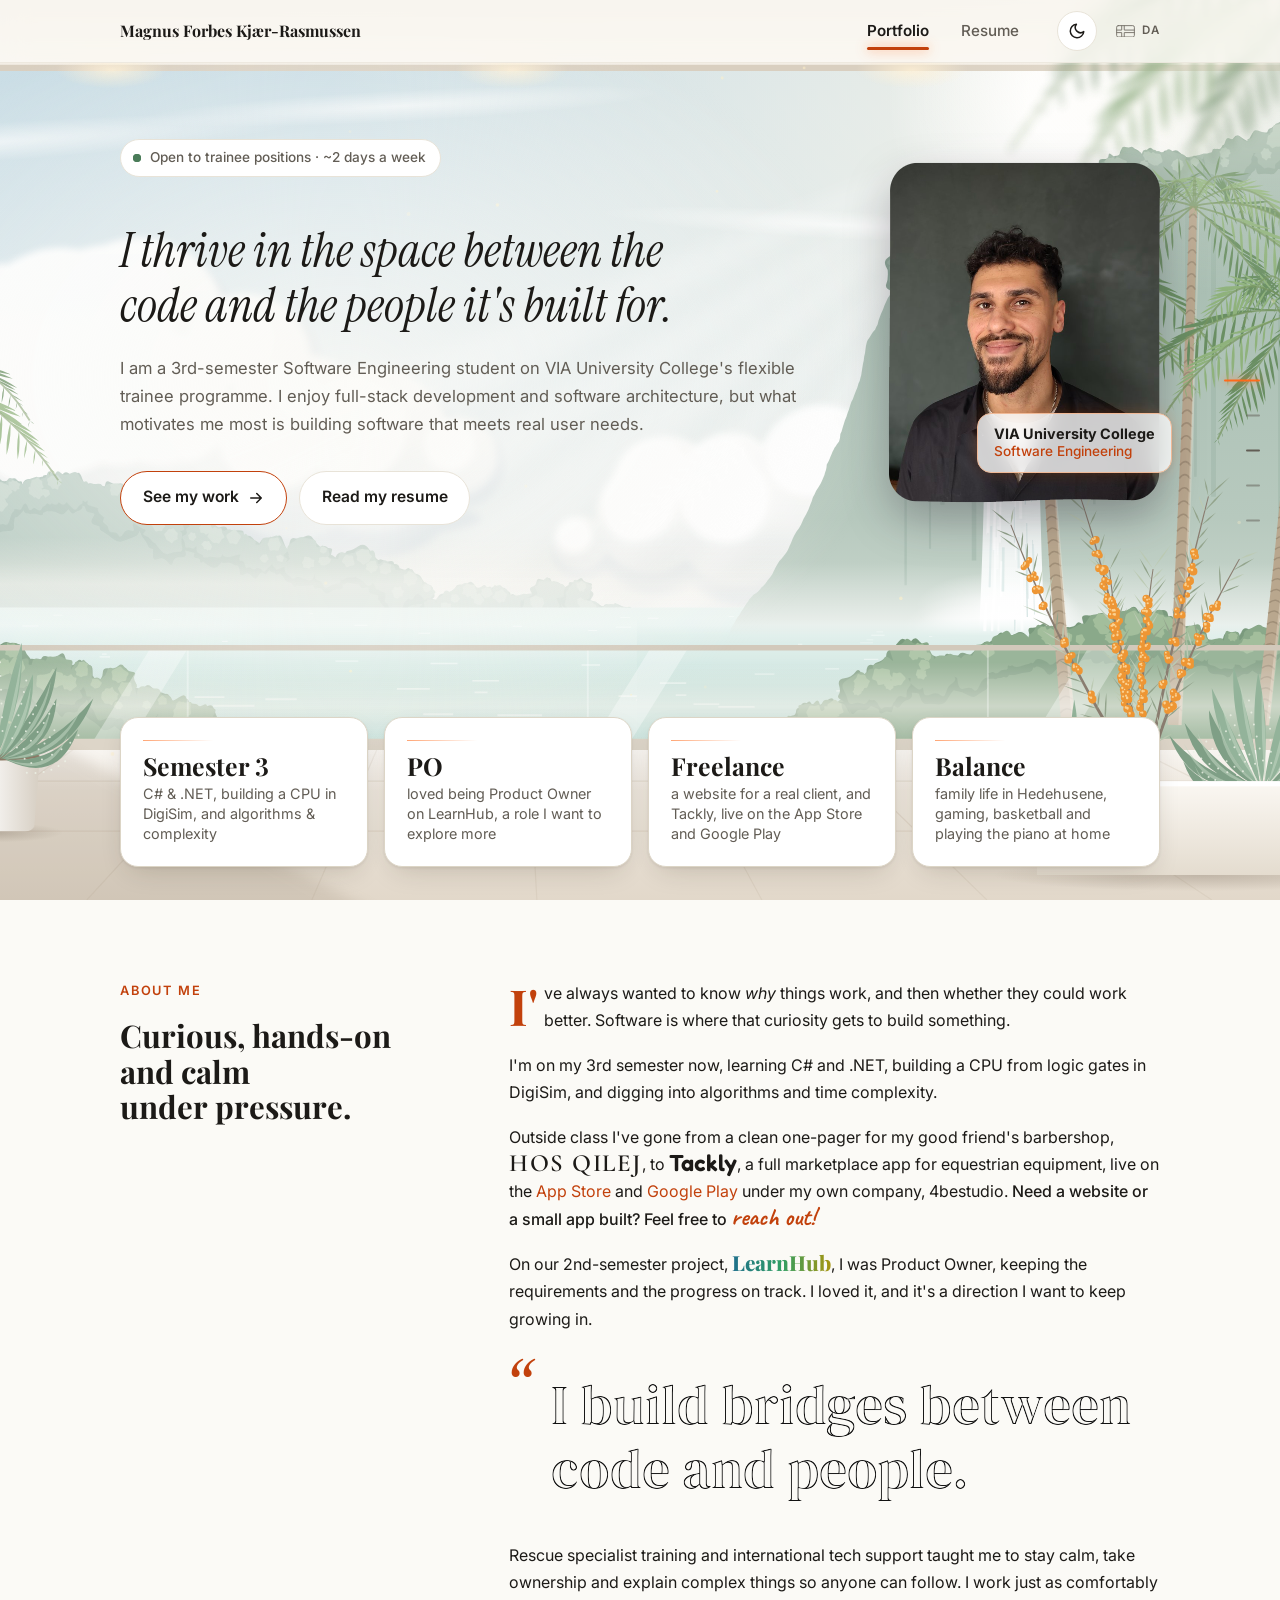
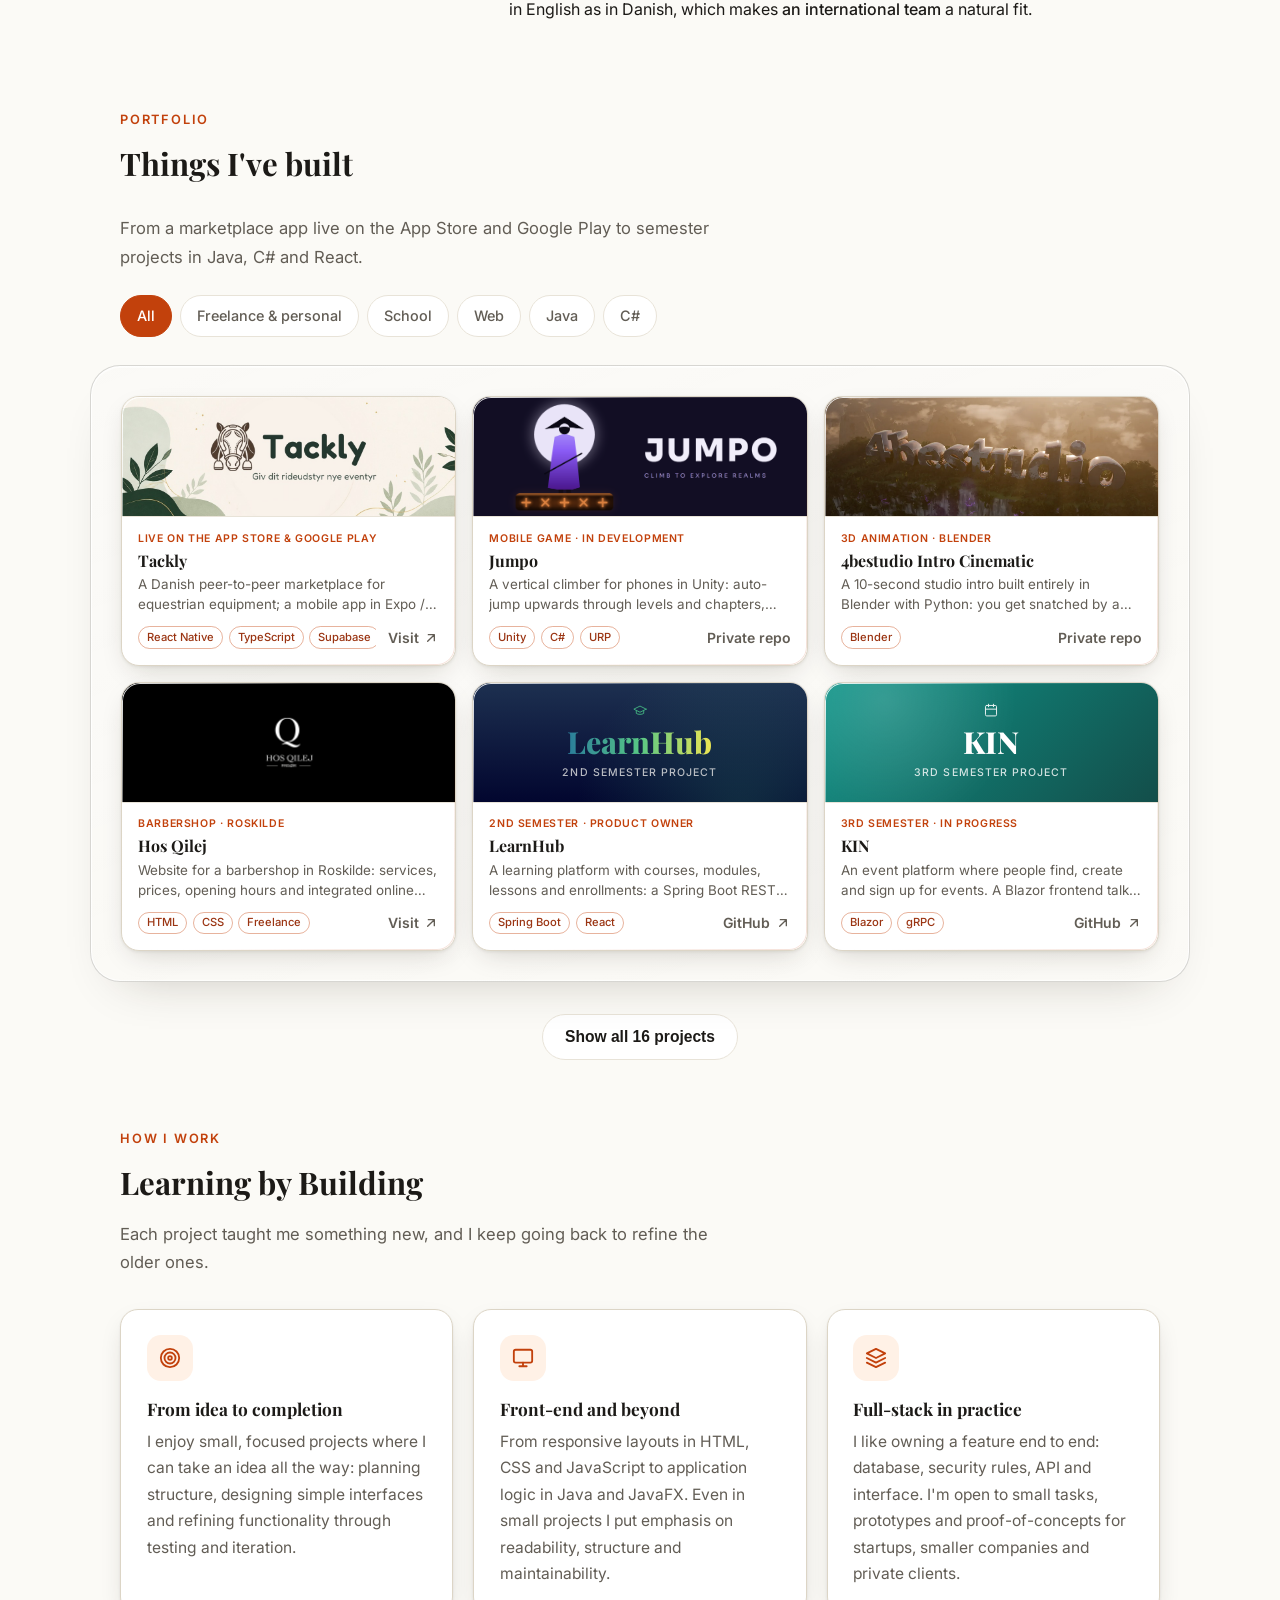
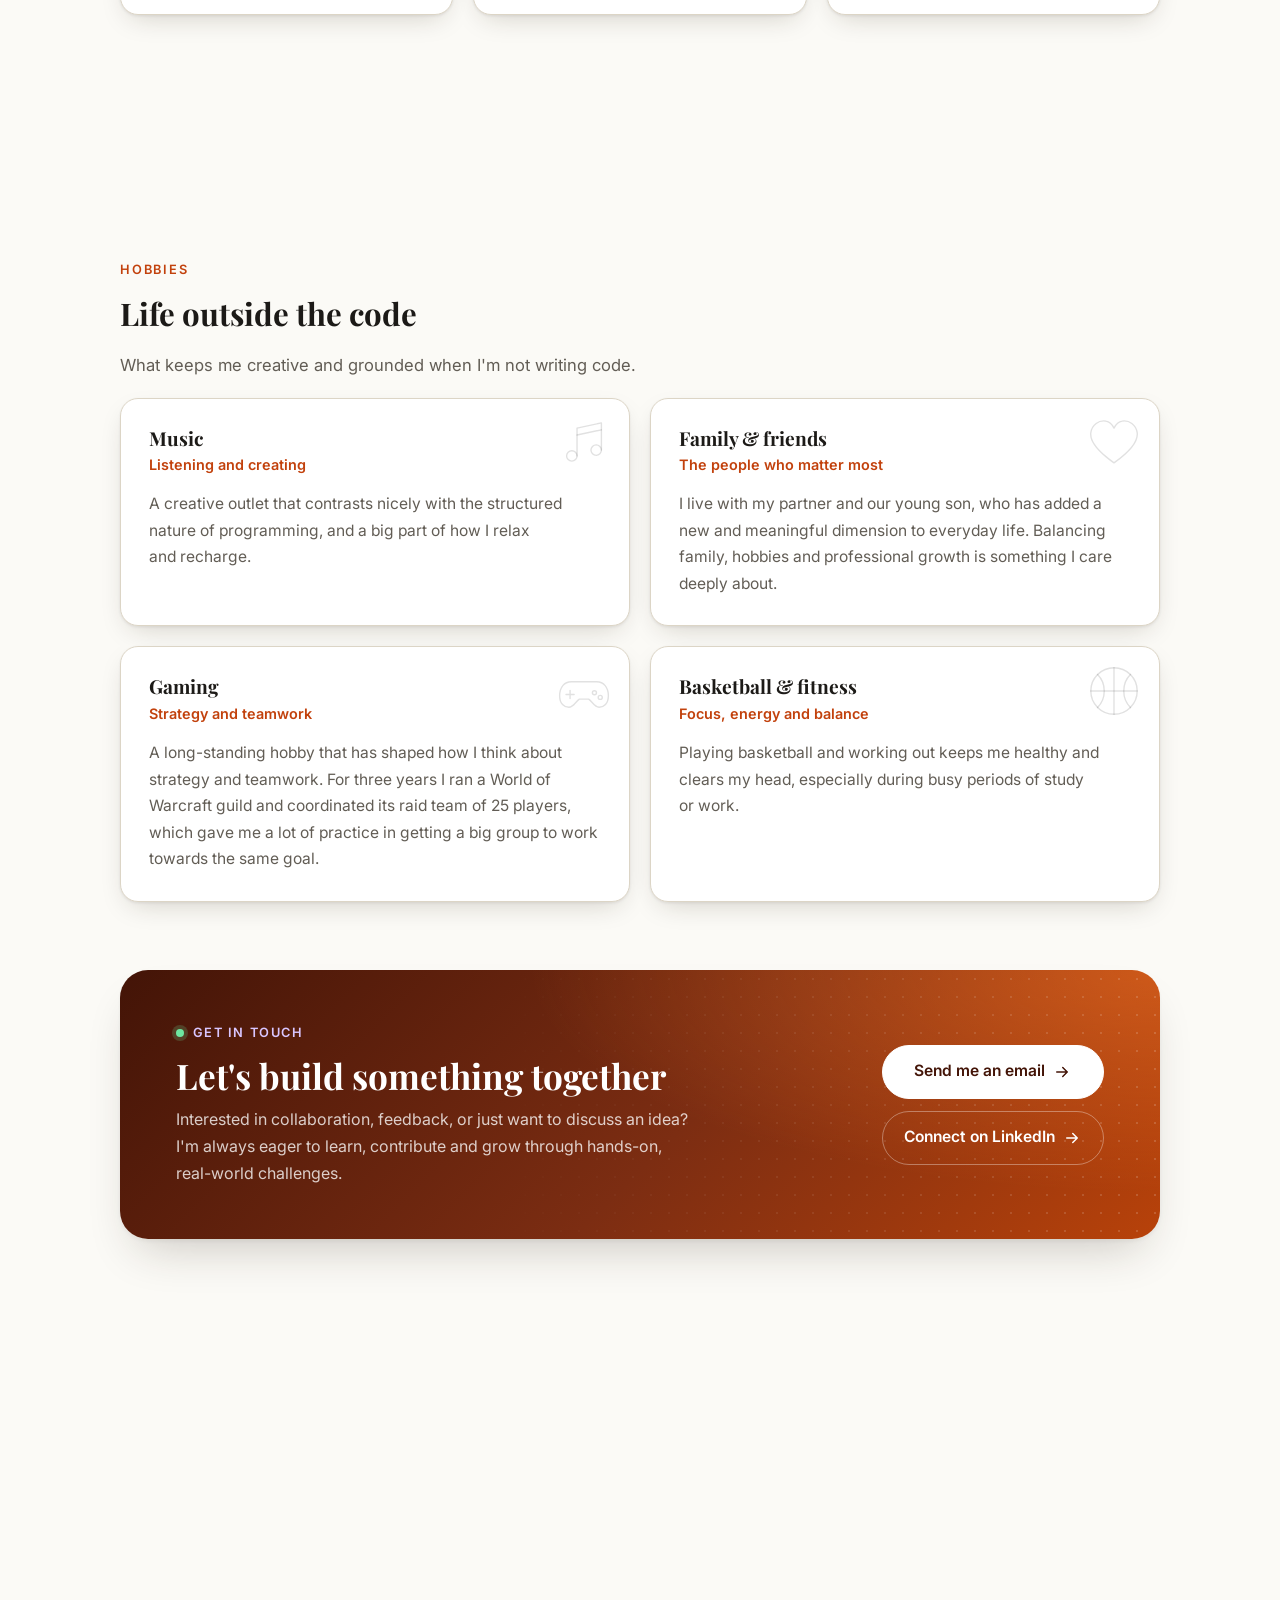
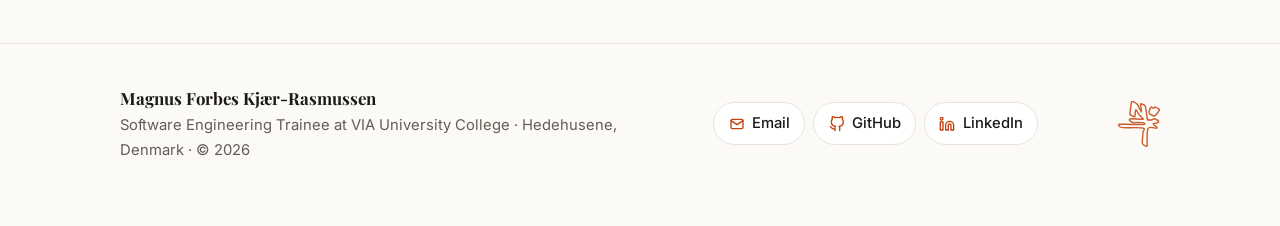
==== index.html @ 96257383 "Glass card edges" ====
<!DOCTYPE html>
<html lang="en" data-theme="light">
<head>
    <meta charset="UTF-8"/>
    <meta name="viewport" content="width=device-width, initial-scale=1.0"/>
    <title data-i18n="home.title">Magnus Forbes Kjær-Rasmussen · Software Engineering Trainee</title>
    <meta
            name="description"
            content="Magnus Forbes Kjær-Rasmussen, Software Engineering trainee at VIA University College, based in Hedehusene, Denmark. Full-stack, Java and web development."
            data-i18n-attr="content:home.desc"
    />
    <meta name="theme-color" content="#fbfaf6"/>
    <meta property="og:type" content="website"/>
    <meta property="og:site_name" content="Magnus Forbes Kjær-Rasmussen"/>
    <meta property="og:title" content="Magnus Forbes Kjær-Rasmussen · Software Engineering Trainee"/>
    <meta property="og:description"
          content="Full-stack developer, Software Engineering student at VIA University College. Open to trainee positions, around 2 days a week."/>
    <meta property="og:image" content="https://mforbeskr.github.io/assets/og-image.jpg"/>
    <meta property="og:image:type" content="image/jpeg"/>
    <meta property="og:image:width" content="1200"/>
    <meta property="og:image:height" content="627"/>
    <meta property="og:image:alt"
          content="Portrait of Magnus Forbes Kjær-Rasmussen next to his name and Software Engineering"/>
    <meta name="twitter:card" content="summary_large_image"/>
    <link
            rel="icon"
            type="image/svg+xml"
            href="assets/favicon.svg?v=2"
    />
    <link rel="preconnect" href="https://fonts.googleapis.com"/>
    <link rel="preconnect" href="https://fonts.gstatic.com" crossorigin/>
    <link
            rel="stylesheet"
            href="https://fonts.googleapis.com/css2?family=Inter:wght@400;500;600;700&family=Playfair+Display:ital,wght@0,600;0,700;0,800;1,700&family=Instrument+Serif:ital@1&display=swap"
    />
    <link
            rel="stylesheet"
            href="https://fonts.googleapis.com/css2?family=Cormorant+Garamond:wght@600&family=Fredoka:wght@600&family=Caveat:wght@700&text=HOSQILEJTacklyreachoutskivlmg!&display=swap"
    />
    <link
            rel="stylesheet"
            href="https://fonts.googleapis.com/css2?family=DM+Serif+Display&text=IJabcdegiklmnoprstuwy.%20&display=swap"
    />
    <link rel="stylesheet" href="style.css?v=84"/>
    <link rel="expect" href="#page-end" blocking="render"/>
    <script src="lang.js?v=15"></script>
    <script src="content.js?v=24"></script>
    <script src="script.js?v=26"></script>
    <script src="scene.js?v=15" defer></script>
    <script src="rail.js?v=9" defer></script>
    <script src="cloth.js?v=8" defer></script>
    <script src="story.js?v=8" defer></script>
</head>
<body>
<!-- Double hairline outline for the pull quote (style.css: .pull-quote p) -->
<svg class="svg-defs" aria-hidden="true" focusable="false">
    <filter id="double-outline" x="-5%" y="-15%" width="110%" height="130%" color-interpolation-filters="sRGB">
        <feMorphology in="SourceAlpha" operator="dilate" radius="5" result="far"/>
        <feMorphology in="SourceAlpha" operator="dilate" radius="4" result="near"/>
        <feComposite in="far" in2="near" operator="out" result="outer"/>
        <feMorphology in="SourceAlpha" operator="erode" radius="1" result="core"/>
        <feComposite in="SourceAlpha" in2="core" operator="out" result="inner"/>
        <feMerge result="lines"><feMergeNode in="outer"/><feMergeNode in="inner"/></feMerge>
        <feComposite in="SourceGraphic" in2="lines" operator="in"/>
    </filter>
</svg>
<a class="skip-link" href="#main" data-i18n="skip">Skip to content</a>

<header class="site-nav">
    <nav class="container nav-inner" aria-label="Main" data-i18n-attr="aria-label:nav.aria">
        <a class="brand" href="#intro">
            <span>Magnus <span class="brand-mid">Forbes </span>Kjær-Rasmussen</span>
        </a>
        <ul class="nav-links">
            <li><a href="#intro" aria-current="page" data-i18n="nav.home">Portfolio</a></li>
            <li><a href="resume.html" data-i18n="nav.resume" data-w="Resume">Resume</a></li>
        </ul>
        <button class="theme-toggle" type="button" aria-label="Toggle dark mode">
            <svg class="icon-moon" viewBox="0 0 24 24" fill="none" stroke="currentColor" stroke-width="2"
                 stroke-linecap="round" stroke-linejoin="round" aria-hidden="true">
                <path d="M21 12.8A9 9 0 1 1 11.2 3a7 7 0 0 0 9.8 9.8z"/>
            </svg>
            <svg class="icon-sun" viewBox="0 0 24 24" fill="none" stroke="currentColor" stroke-width="2"
                 stroke-linecap="round" stroke-linejoin="round" aria-hidden="true">
                <circle cx="12" cy="12" r="4"/>
                <path d="M12 2v2M12 20v2M4.9 4.9l1.4 1.4M17.7 17.7l1.4 1.4M2 12h2M20 12h2M4.9 19.1l1.4-1.4M17.7 6.3l1.4-1.4"/>
            </svg>
        </button>
        <button class="lang-toggle" type="button" aria-label="Læs på dansk" data-i18n-attr="aria-label:lang.toggle">
            <span class="lang-to-da" lang="da">
                <svg viewBox="0 0 30 20" fill="none" stroke="currentColor" stroke-width="1.5"
                     stroke-linecap="round" stroke-linejoin="round" aria-hidden="true">
                    <rect x="1" y="1" width="28" height="18" rx="2.5"/>
                    <path d="M9 1v7H1M13 1v7h16M1 12h8v7M13 19v-7h16"/>
                </svg>
                DA
            </span>
            <span class="lang-to-en" lang="en">
                <svg viewBox="0 0 30 20" fill="none" stroke="currentColor" stroke-width="1.5"
                     stroke-linecap="round" stroke-linejoin="round" aria-hidden="true">
                    <rect x="1" y="1" width="28" height="18" rx="2.5"/>
                    <path d="M12 1v6H1M18 1v6h11M1 13h11v6M18 19v-6h11M2 1.7 10.3 7M28 1.7 19.7 7M2 18.3l8.3-5.3M28 18.3l-8.3-5.3"/>
                </svg>
                EN
            </span>
        </button>
    </nav>
</header>

<div class="page">
    <main id="main">
        <div class="hero-stage" id="intro" data-rail="Intro" data-i18n-attr="data-rail:rail.intro" data-scene="1">
            <!-- scene:start (generated by tools/gen-scene.mjs) -->
            <div class="scene" aria-hidden="true">
                <div class="scene-chapter is-shown" data-chapter="1">
                    <div class="scene-set scene-night" data-set="night" data-focus="0.8">
                        <div class="scene-layer" data-speed="0.6">
                            <svg viewBox="0 0 2560 1440" preserveAspectRatio="xMidYMax slice">
                                <image data-href="assets/scene/night-1-sky.svg" width="2560" height="1440"/>
                            </svg>
                            <svg class="scene-motion" viewBox="0 0 2560 1440" preserveAspectRatio="xMidYMax slice">
                                <image data-href="assets/scene/night-1-sky-fx.svg" data-motion width="2560" height="1440"/>
                            </svg>
                        </div>
                        <div class="scene-layer" data-speed="0.45">
                            <svg viewBox="0 0 2560 1440" preserveAspectRatio="xMidYMax slice">
                                <image data-href="assets/scene/night-1-far.svg" width="2560" height="1440"/>
                            </svg>
                        </div>
                        <div class="scene-layer" data-speed="0.32">
                            <svg viewBox="0 0 2560 1440" preserveAspectRatio="xMidYMax slice">
                                <image data-href="assets/scene/night-1-mid.svg" width="2560" height="1440"/>
                            </svg>
                        </div>
                        <div class="scene-layer" data-speed="0.18">
                            <svg viewBox="0 0 2560 1440" preserveAspectRatio="xMidYMax slice">
                                <image data-href="assets/scene/night-1-near.svg" width="2560" height="1440"/>
                            </svg>
                        </div>
                        <div class="scene-layer" data-speed="0">
                            <svg viewBox="0 0 2560 1440" preserveAspectRatio="xMidYMax slice">
                                <image data-href="assets/scene/night-1-front.svg" width="2560" height="1440"/>
                            </svg>
                        </div>
                    </div>
                    <div class="scene-set scene-day" data-set="day" data-focus="0.8">
                        <div class="scene-layer" data-speed="0.6">
                            <svg viewBox="0 0 2560 1440" preserveAspectRatio="xMidYMax slice">
                                <image data-href="assets/scene/day-1-sky.svg" width="2560" height="1440"/>
                            </svg>
                        </div>
                        <div class="scene-layer" data-speed="0.45">
                            <svg viewBox="0 0 2560 1440" preserveAspectRatio="xMidYMax slice">
                                <image data-href="assets/scene/day-1-far.svg" width="2560" height="1440"/>
                            </svg>
                            <svg class="scene-motion" viewBox="0 0 2560 1440" preserveAspectRatio="xMidYMax slice">
                                <image data-href="assets/scene/day-1-far-fx.svg" data-motion width="2560" height="1440"/>
                            </svg>
                        </div>
                        <div class="scene-layer" data-speed="0.32">
                            <svg viewBox="0 0 2560 1440" preserveAspectRatio="xMidYMax slice">
                                <image data-href="assets/scene/day-1-mid.svg" width="2560" height="1440"/>
                            </svg>
                        </div>
                        <div class="scene-layer" data-speed="0.18">
                            <svg viewBox="0 0 2560 1440" preserveAspectRatio="xMidYMax slice">
                                <image data-href="assets/scene/day-1-near.svg" width="2560" height="1440"/>
                            </svg>
                        </div>
                        <div class="scene-layer" data-speed="0">
                            <svg viewBox="0 0 2560 1440" preserveAspectRatio="xMidYMax slice">
                                <image data-href="assets/scene/day-1-front.svg" width="2560" height="1440"/>
                            </svg>
                        </div>
                    </div>
                </div>
                <div class="scene-chapter" data-chapter="2">
                    <div class="scene-set scene-night" data-set="night" data-focus="0.8">
                        <div class="scene-layer" data-speed="0.6">
                            <svg viewBox="0 0 2560 1440" preserveAspectRatio="xMidYMax slice">
                                <image data-href="assets/scene/night-2-sky.svg" width="2560" height="1440"/>
                            </svg>
                            <svg class="scene-motion" viewBox="0 0 2560 1440" preserveAspectRatio="xMidYMax slice">
                                <image data-href="assets/scene/night-2-sky-fx.svg" data-motion width="2560" height="1440"/>
                            </svg>
                        </div>
                        <div class="scene-layer" data-speed="0.45">
                            <svg viewBox="0 0 2560 1440" preserveAspectRatio="xMidYMax slice">
                                <image data-href="assets/scene/night-2-far.svg" width="2560" height="1440"/>
                            </svg>
                        </div>
                        <div class="scene-layer" data-speed="0.32">
                            <svg viewBox="0 0 2560 1440" preserveAspectRatio="xMidYMax slice">
                                <image data-href="assets/scene/night-2-mid.svg" width="2560" height="1440"/>
                            </svg>
                        </div>
                        <div class="scene-layer" data-speed="0.18">
                            <svg viewBox="0 0 2560 1440" preserveAspectRatio="xMidYMax slice">
                                <image data-href="assets/scene/night-2-near.svg" width="2560" height="1440"/>
                            </svg>
                        </div>
                        <div class="scene-layer" data-speed="0">
                            <svg viewBox="0 0 2560 1440" preserveAspectRatio="xMidYMax slice">
                                <image data-href="assets/scene/night-2-front.svg" width="2560" height="1440"/>
                            </svg>
                        </div>
                    </div>
                    <div class="scene-set scene-day" data-set="day" data-focus="0.18">
                        <div class="scene-layer" data-speed="0.6">
                            <svg viewBox="0 0 2560 1440" preserveAspectRatio="xMidYMax slice">
                                <image data-href="assets/scene/day-2-sky.svg" width="2560" height="1440"/>
                            </svg>
                        </div>
                        <div class="scene-layer" data-speed="0.45">
                            <svg viewBox="0 0 2560 1440" preserveAspectRatio="xMidYMax slice">
                                <image data-href="assets/scene/day-2-far.svg" width="2560" height="1440"/>
                            </svg>
                            <svg class="scene-motion" viewBox="0 0 2560 1440" preserveAspectRatio="xMidYMax slice">
                                <image data-href="assets/scene/day-2-far-fx.svg" data-motion width="2560" height="1440"/>
                            </svg>
                        </div>
                        <div class="scene-layer" data-speed="0.32">
                            <svg viewBox="0 0 2560 1440" preserveAspectRatio="xMidYMax slice">
                                <image data-href="assets/scene/day-2-mid.svg" width="2560" height="1440"/>
                            </svg>
                        </div>
                        <div class="scene-layer" data-speed="0.18">
                            <svg viewBox="0 0 2560 1440" preserveAspectRatio="xMidYMax slice">
                                <image data-href="assets/scene/day-2-near.svg" width="2560" height="1440"/>
                            </svg>
                        </div>
                        <div class="scene-layer" data-speed="0">
                            <svg viewBox="0 0 2560 1440" preserveAspectRatio="xMidYMax slice">
                                <image data-href="assets/scene/day-2-front.svg" width="2560" height="1440"/>
                            </svg>
                        </div>
                    </div>
                </div>
                <div class="scene-chapter" data-chapter="3">
                    <div class="scene-set scene-night" data-set="night" data-focus="0.5">
                        <div class="scene-layer" data-speed="0.6">
                            <svg viewBox="0 0 2560 1440" preserveAspectRatio="xMidYMax slice">
                                <image data-href="assets/scene/night-3-sky.svg" width="2560" height="1440"/>
                            </svg>
                            <svg class="scene-motion" viewBox="0 0 2560 1440" preserveAspectRatio="xMidYMax slice">
                                <image data-href="assets/scene/night-3-sky-fx.svg" data-motion width="2560" height="1440"/>
                            </svg>
                        </div>
                        <div class="scene-layer" data-speed="0.45">
                            <svg viewBox="0 0 2560 1440" preserveAspectRatio="xMidYMax slice">
                                <image data-href="assets/scene/night-3-far.svg" width="2560" height="1440"/>
                            </svg>
                        </div>
                        <div class="scene-layer" data-speed="0.32">
                            <svg viewBox="0 0 2560 1440" preserveAspectRatio="xMidYMax slice">
                                <image data-href="assets/scene/night-3-mid.svg" width="2560" height="1440"/>
                            </svg>
                        </div>
                        <div class="scene-layer" data-speed="0.18">
                            <svg viewBox="0 0 2560 1440" preserveAspectRatio="xMidYMax slice">
                                <image data-href="assets/scene/night-3-near.svg" width="2560" height="1440"/>
                            </svg>
                        </div>
                        <div class="scene-layer" data-speed="0">
                            <svg viewBox="0 0 2560 1440" preserveAspectRatio="xMidYMax slice">
                                <image data-href="assets/scene/night-3-front.svg" width="2560" height="1440"/>
                            </svg>
                        </div>
                    </div>
                    <div class="scene-set scene-day" data-set="day" data-focus="0.5">
                        <div class="scene-layer" data-speed="0.6">
                            <svg viewBox="0 0 2560 1440" preserveAspectRatio="xMidYMax slice">
                                <image data-href="assets/scene/day-3-sky.svg" width="2560" height="1440"/>
                            </svg>
                        </div>
                        <div class="scene-layer" data-speed="0.45">
                            <svg viewBox="0 0 2560 1440" preserveAspectRatio="xMidYMax slice">
                                <image data-href="assets/scene/day-3-far.svg" width="2560" height="1440"/>
                            </svg>
                            <svg class="scene-motion" viewBox="0 0 2560 1440" preserveAspectRatio="xMidYMax slice">
                                <image data-href="assets/scene/day-3-far-fx.svg" data-motion width="2560" height="1440"/>
                            </svg>
                        </div>
                        <div class="scene-layer" data-speed="0.32">
                            <svg viewBox="0 0 2560 1440" preserveAspectRatio="xMidYMax slice">
                                <image data-href="assets/scene/day-3-mid.svg" width="2560" height="1440"/>
                            </svg>
                        </div>
                        <div class="scene-layer" data-speed="0.18">
                            <svg viewBox="0 0 2560 1440" preserveAspectRatio="xMidYMax slice">
                                <image data-href="assets/scene/day-3-near.svg" width="2560" height="1440"/>
                            </svg>
                        </div>
                        <div class="scene-layer" data-speed="0">
                            <svg viewBox="0 0 2560 1440" preserveAspectRatio="xMidYMax slice">
                                <image data-href="assets/scene/day-3-front.svg" width="2560" height="1440"/>
                            </svg>
                        </div>
                    </div>
                </div>
                <canvas class="scene-fx"></canvas>
                <div class="scene-dim"></div>
            </div>
            <!-- scene:end -->
            <section class="container hero">
                <div class="hero-text">
                    <p class="status reveal" data-i18n="home.status"><span class="status-dot" aria-hidden="true"></span>Open
                        to trainee positions ·
                        ~2 days a week</p>
                    <h1 class="reveal" style="--delay: 0.05s" data-i18n="home.h1">
                        I thrive in the space between the code and the people it's built for.
                    </h1>
                    <p class="lead reveal" style="--delay: 0.1s" data-i18n="home.lead">
                        I am a <span data-semester="ordinal">3rd</span>-semester Software Engineering student on VIA
                        University College's flexible trainee programme. I enjoy full-stack development and software
                        architecture, but what motivates me most is building software that meets real user needs.
                    </p>
                    <div class="btn-row reveal" style="--delay: 0.15s">
                        <a class="btn btn-primary" href="#work">
                            <span data-i18n="home.seeWork">See my work</span>
                            <svg viewBox="0 0 24 24" fill="none" stroke="currentColor" stroke-width="2"
                                 stroke-linecap="round" stroke-linejoin="round" aria-hidden="true">
                                <path d="M5 12h14M13 6l6 6-6 6"/>
                            </svg>
                        </a>
                        <a class="btn btn-ghost" href="resume.html" data-i18n="home.readCv">Read my resume</a>
                    </div>
                </div>

                <figure class="portrait reveal">
                    <img
                            src="assets/img/portrait.jpg"
                            alt="Portrait of Magnus Forbes Kjær-Rasmussen"
                            data-i18n-attr="alt:portrait.alt"
                            width="360"
                            height="450"
                            fetchpriority="high" data-cloth
                    />
                    <svg class="portrait-mark" viewBox="48 11 352 386" aria-hidden="true">
                        <path pathLength="1"
                              d="M252 347C252.4 330.8 256.5 294.2 257 276C257.5 257.8 283.5 245 255 238C226.5 231 119.5 237.7 86 234C52.5 230.3 59.4 220.4 54 216C48.6 211.6 53 209.7 53.9 207.9C54.7 206 55 205 59 205C92.8 205.2 224.2 210.8 256.9 208.9C289.5 206.9 264 196.1 254.9 193.1C245.7 190.2 215.1 190.9 202 191C188.9 191.1 185.9 196.4 176.4 193.6C166.9 190.7 149.7 178.9 145 174C140.3 169.1 143.7 166.3 148 164C152.3 161.7 153.4 159.9 171 160C188.6 160.1 240 165.6 253.6 164.6C267.1 163.5 257.1 160.4 252.1 153.9C247.2 147.3 232.7 136.9 223.7 125.3C214.7 113.7 203.5 82.4 198 84.3C192.5 86.2 192.5 127.2 190.7 136.7C188.9 146.2 189.4 140.6 187.3 141.3C185.2 142 183.5 143.4 178 141C172.5 138.6 158.9 130.1 154 127C149.1 123.9 149.6 124.2 148.7 122.3C147.8 120.4 146.6 131.4 148.4 115.4C150.3 99.5 156.8 43.1 159.7 26.7C162.6 10.3 163.7 18.7 166 17C168.3 15.3 166.4 12.8 173.6 16.4C180.8 20 197.7 24.6 209.3 38.7C220.9 52.8 238.4 100.8 243.1 101C247.9 101.2 237 50.3 237.7 39.7C238.5 29.1 241.1 35 247.6 37.4C254.1 39.9 269.1 33.7 276.7 54.3C284.3 74.8 289.3 141.7 293.3 160.7C297.3 179.7 294.8 166.7 300.7 168.3C306.7 169.8 320.1 171.4 329 170C337.9 168.6 344.5 158.7 354 160C363.5 161.3 380.6 173.5 386 178C391.4 182.5 387.5 184.4 386.1 187.1C384.8 189.9 385.1 192.3 377.7 194.7C370.4 197.2 343.3 196.3 342 201.9C340.7 207.4 365.8 221.5 370.1 227.9C374.5 234.2 379.8 237.6 368 240C356.2 242.4 312.2 217.7 299.4 242.4C286.6 267.1 294.1 363.7 291.3 388.3C290.2 392.6 288.4 392.2 282.3 389.7C276.2 387.2 259.8 380.4 254.7 373.3C249.7 366.2 251.6 363.2 252 347Z"/>
                        <path pathLength="1"
                              d="M309 100C309.5 92.9 313.6 81 316 75C318.4 69 321.1 66.5 323.3 64.3C325.5 62.1 325 61 329 62C333 63 342.8 70.4 347.1 70.6C351.5 70.8 352.5 64.4 355.1 63.1C357.8 61.9 356.8 60.4 362.9 63.1C368.9 65.9 386.5 75 391.6 79.4C396.7 83.8 398 81.3 393.4 89.4C388.9 97.6 371.9 120.5 364.4 128.4C357 136.3 357.4 138.6 348.9 136.9C340.3 135.1 319.9 123.9 313.3 117.7C306.6 111.6 308.5 107.1 309 100Z"/>
                    </svg>
                    <figcaption class="portrait-badge">
                        <span><strong>VIA University College</strong><span
                                data-i18n="home.badge">Software Engineering</span></span>
                    </figcaption>
                </figure>
            </section>

        </div>

        <section class="container facts" aria-label="Quick facts" data-i18n-attr="aria-label:facts.aria">
            <ul class="stats">
                <li class="reveal">
                    <a class="card stat" href="resume.html#now-studying">
                        <span class="stat-line" aria-hidden="true"></span>
                        <span class="stat-value">Semester <span data-semester="number">3</span></span>
                        <span class="stat-label" data-studying="short">C# &amp; .NET, building a CPU in DigiSim, and algorithms &amp; complexity</span>
                    </a>
                </li>
                <li class="reveal" style="--delay: 0.05s">
                    <a class="card stat" href="#about-po">
                        <span class="stat-line" aria-hidden="true"></span>
                        <span class="stat-value">PO</span>
                        <span class="stat-label" data-i18n="facts.po">loved being Product Owner on LearnHub, a role I want to explore more</span>
                    </a>
                </li>
                <li class="reveal" style="--delay: 0.1s">
                    <a class="card stat" href="#work" data-filter-link="personal">
                        <span class="stat-line" aria-hidden="true"></span>
                        <span class="stat-value">Freelance</span>
                        <span class="stat-label" data-i18n="facts.freelance">a website for a real client, and Tackly, live on the App Store and Google Play</span>
                    </a>
                </li>
                <li class="reveal" style="--delay: 0.15s">
                    <a class="card stat" href="#hobbies">
                        <span class="stat-line" aria-hidden="true"></span>
                        <span class="stat-value">Balance</span>
                        <span class="stat-label" data-i18n="facts.balance">family life in Hedehusene, gaming, basketball and playing the piano at home</span>
                    </a>
                </li>
            </ul>
        </section>

        <div class="scene-break" data-scene="2" aria-hidden="true"></div>

        <section class="container section" id="about" data-rail="About" data-i18n-attr="data-rail:rail.about">
            <div class="split">
                <div class="split-aside reveal">
                    <p class="eyebrow" data-i18n="about.eyebrow">About me</p>
                    <h2 class="section-title" data-split data-i18n="about.title">Curious, hands-on and calm under
                        pressure.</h2>
                </div>

                <div class="prose reveal">
                    <p data-i18n="about.p1">
                        I've always wanted to know <em>why</em> things work, and then whether
                        they could work better. Software is where that curiosity gets to build
                        something.
                    </p>
                    <p id="about-semester" data-i18n="about.semester">
                        I'm on my <span data-semester="ordinal">3rd</span> semester now,
                        <span data-studying="long">learning C# and .NET, building a CPU from
                logic gates in DigiSim, and digging into algorithms and time
                complexity</span>.
                    </p>
                    <p id="about-projects" data-i18n="about.projects">
                        Outside class I've gone from a clean one-pager for my good friend's barbershop,
                        <a class="brand-word brand-qilej" href="https://www.hosqilej.dk/" target="_blank"
                           rel="noopener">Hos Qilej</a>,
                        to
                        <a class="brand-word brand-tackly" href="https://tackly.dk/" target="_blank" rel="noopener">Tackly</a>,
                        a full marketplace app for equestrian equipment, live on the <a
                            href="https://apps.apple.com/dk/app/id6827721554" target="_blank" rel="noopener">App Store</a> and <a
                            href="https://play.google.com/store/apps/developer?id=4bestudio" target="_blank"
                            rel="noopener">Google Play</a>
                        under my own company, 4bestudio.
                        <mark class="callout">Need a website or a small app built? Feel free
                            to <a class="reach-out" href="mailto:mforbeskr@outlook.dk">reach out!</a></mark>
                    </p>
                    <p id="about-po" data-i18n="about.po">
                        On our 2nd-semester project,
                        <a class="brand-word brand-learnhub" href="https://github.com/mforbeskr/SEP2-Project-LearnHub"
                           target="_blank" rel="noopener">LearnHub</a>, I was Product
                        Owner, keeping the requirements and the progress on track. I loved
                        it, and it's a direction I want to keep growing in.
                    </p>
                    <blockquote class="pull-quote" data-scrub>
                        <p data-i18n="about.quote">I build bridges between code and people.</p>
                    </blockquote>
                    <p data-i18n="about.calm">
                        Rescue specialist training and international tech support taught me
                        to stay calm, take ownership and explain complex things so anyone
                        can follow. I work just as comfortably in English as in Danish, which
                        makes <strong class="callout">an international team</strong> a natural fit.
                    </p>
                </div>
            </div>
        </section>

        <section class="container section" id="work" data-rail="Portfolio" data-i18n-attr="data-rail:rail.portfolio">
            <div class="section-head reveal">
                <div>
                    <p class="eyebrow">Portfolio</p>
                    <h2 class="section-title" data-split data-i18n="work.title">Things I've built</h2>
                </div>
            </div>
            <p class="lead reveal work-lead" data-i18n="work.lead">
                From a marketplace app live on the App Store and Google Play to semester
                projects in Java, C# and React.
            </p>
            <div class="filters" role="group" aria-label="Filter projects" data-i18n-attr="aria-label:filter.aria">
                <button class="filter" type="button" data-filter="all" aria-pressed="true" data-i18n="filter.all">All
                </button>
                <button class="filter" type="button" data-filter="personal" aria-pressed="false"
                        data-i18n="filter.personal">Freelance &amp; personal
                </button>
                <button class="filter" type="button" data-filter="school" aria-pressed="false"
                        data-i18n="filter.school">School
                </button>
                <button class="filter" type="button" data-filter="web" aria-pressed="false">Web</button>
                <button class="filter" type="button" data-filter="java" aria-pressed="false">Java</button>
                <button class="filter" type="button" data-filter="csharp" aria-pressed="false">C#</button>
            </div>
            <div class="project-grid is-collapsed" id="projects" data-projects="all"></div>
            <div class="show-all" hidden>
                <button class="btn btn-ghost" type="button" data-show-all aria-controls="projects"
                        aria-expanded="false">Show all projects
                </button>
            </div>
        </section>

        <section class="container section" aria-labelledby="approach-heading">
            <div class="reveal">
                <p class="eyebrow" data-i18n="approach.eyebrow">How I work</p>
                <h2 id="approach-heading" class="section-title" data-i18n="approach.title">Learning by Building</h2>
                <p class="lead" style="margin-bottom: 2rem" data-i18n="approach.lead">
                    Each project taught me something new, and I keep going back to refine
                    the older ones.
                </p>
            </div>

            <div class="feature-grid">
                <article class="card feature spotlight reveal">
                    <div class="feature-icon">
                        <svg viewBox="0 0 24 24" fill="none" stroke="currentColor" stroke-width="2"
                             stroke-linecap="round" stroke-linejoin="round" aria-hidden="true">
                            <circle cx="12" cy="12" r="10"/>
                            <circle cx="12" cy="12" r="6"/>
                            <circle cx="12" cy="12" r="2"/>
                        </svg>
                    </div>
                    <h3 data-i18n="approach.f1Title">From idea to completion</h3>
                    <p data-i18n="approach.f1">I enjoy small, focused projects where I can take an idea all the way:
                        planning structure, designing simple interfaces and refining functionality through testing and
                        iteration.</p>
                </article>
                <article class="card feature spotlight reveal" style="--delay: 0.05s">
                    <div class="feature-icon">
                        <svg viewBox="0 0 24 24" fill="none" stroke="currentColor" stroke-width="2"
                             stroke-linecap="round" stroke-linejoin="round" aria-hidden="true">
                            <rect x="2" y="3" width="20" height="14" rx="2"/>
                            <path d="M8 21h8M12 17v4"/>
                        </svg>
                    </div>
                    <h3 data-i18n="approach.f2Title">Front-end and beyond</h3>
                    <p data-i18n="approach.f2">From responsive layouts in HTML, CSS and JavaScript to application logic
                        in Java and JavaFX. Even in small projects I put emphasis on readability, structure and
                        maintainability.</p>
                </article>
                <article class="card feature spotlight reveal" style="--delay: 0.1s">
                    <div class="feature-icon">
                        <svg viewBox="0 0 24 24" fill="none" stroke="currentColor" stroke-width="2"
                             stroke-linecap="round" stroke-linejoin="round" aria-hidden="true">
                            <path d="m12 2 10 5-10 5L2 7z"/>
                            <path d="m2 17 10 5 10-5M2 12l10 5 10-5"/>
                        </svg>
                    </div>
                    <h3 data-i18n="approach.f3Title">Full-stack in practice</h3>
                    <p data-i18n="approach.f3">I like owning a feature end to end: database, security rules, API and
                        interface. I'm open to small tasks, prototypes and proof-of-concepts for startups, smaller
                        companies and private clients.</p>
                </article>
            </div>
        </section>

        <div class="scene-break" data-scene="3" aria-hidden="true"></div>

        <section class="container section" id="hobbies" data-rail="Hobbies" data-i18n-attr="data-rail:rail.hobbies">
            <div class="reveal">
                <p class="eyebrow" data-i18n="hobbies.eyebrow">Hobbies</p>
                <h2 class="section-title" data-split data-i18n="hobbies.title">Life outside the code</h2>
                <p class="lead" data-i18n="hobbies.lead">
                    What keeps me creative and grounded when I'm not writing code.
                </p>
            </div>
            <div class="hobby-grid">
                <article class="card hobby hobby-music reveal">
                    <svg class="hobby-art" viewBox="0 0 100 100" aria-hidden="true">
                        <g class="art-base">
                            <path pathLength="1" d="M38 74V26L80 17V64"/>
                            <path pathLength="1" d="M38 38L80 29"/>
                            <circle pathLength="1" cx="29" cy="74" r="9"/>
                            <circle pathLength="1" cx="71" cy="64" r="9"/>
                        </g>
                        <g class="art-glow">
                            <path pathLength="1" d="M38 74V26L80 17V64"/>
                            <path pathLength="1" d="M38 38L80 29"/>
                            <circle pathLength="1" cx="29" cy="74" r="9"/>
                            <circle pathLength="1" cx="71" cy="64" r="9"/>
                        </g>
                    </svg>
                    <h2 data-i18n="hobby.musicTitle">Music</h2>
                    <p class="tagline" data-i18n="hobby.musicTag">Listening and creating</p>
                    <p data-i18n="hobby.music">
                        A creative outlet that contrasts nicely with the structured
                        nature of programming, and a big part of how I relax and
                        recharge.
                    </p>
                </article>

                <article class="card hobby hobby-family reveal" style="--delay: 0.05s">
                    <svg class="hobby-art" viewBox="0 0 100 100" aria-hidden="true">
                        <g class="art-base">
                            <path pathLength="1"
                                  d="M50 86C22 66 8 50 10 34C12 20 24 12 36 14C43 15 47 20 50 26C53 20 57 15 64 14C76 12 88 20 90 34C92 50 78 66 50 86Z"/>
                        </g>
                        <g class="art-glow">
                            <path pathLength="1"
                                  d="M50 86C22 66 8 50 10 34C12 20 24 12 36 14C43 15 47 20 50 26C53 20 57 15 64 14C76 12 88 20 90 34C92 50 78 66 50 86Z"/>
                        </g>
                    </svg>
                    <h2 data-i18n="hobby.familyTitle">Family &amp; friends</h2>
                    <p class="tagline" data-i18n="hobby.familyTag">The people who matter most</p>
                    <p data-i18n="hobby.family">
                        I live with my partner and our young son, who has added a new
                        and meaningful dimension to everyday life. Balancing family,
                        hobbies and professional growth is something I care deeply
                        about.
                    </p>
                </article>

                <article class="card hobby hobby-gaming reveal">
                    <svg class="hobby-art" viewBox="0 0 100 100" aria-hidden="true">
                        <g class="art-base">
                            <path pathLength="1"
                                  d="M28 34H72C84 34 92 44 92 58C92 72 84 78 76 78C68 78 64 68 58 64H42C36 68 32 78 24 78C16 78 8 72 8 58C8 44 16 34 28 34Z"/>
                            <path pathLength="1" d="M26 49V63M19 56H33"/>
                            <circle pathLength="1" cx="68" cy="53" r="3.5"/>
                            <circle pathLength="1" cx="78" cy="61" r="3.5"/>
                        </g>
                        <g class="art-glow">
                            <path pathLength="1"
                                  d="M28 34H72C84 34 92 44 92 58C92 72 84 78 76 78C68 78 64 68 58 64H42C36 68 32 78 24 78C16 78 8 72 8 58C8 44 16 34 28 34Z"/>
                            <path pathLength="1" d="M26 49V63M19 56H33"/>
                            <circle pathLength="1" cx="68" cy="53" r="3.5"/>
                            <circle pathLength="1" cx="78" cy="61" r="3.5"/>
                        </g>
                    </svg>
                    <h2>Gaming</h2>
                    <p class="tagline" data-i18n="hobby.gamingTag">Strategy and teamwork</p>
                    <p data-i18n="hobby.gaming">
                        A long-standing hobby that has shaped how I think about strategy
                        and teamwork. For three years I ran a World of Warcraft guild and
                        coordinated its raid team of 25 players, which gave me a lot of
                        practice in getting a big group to work towards the same goal.
                    </p>
                </article>

                <article class="card hobby hobby-ball reveal" style="--delay: 0.05s">
                    <svg class="hobby-art" viewBox="0 0 100 100" aria-hidden="true">
                        <g class="art-base">
                            <circle pathLength="1" cx="50" cy="50" r="40"/>
                            <path pathLength="1" d="M50 10V90"/>
                            <path pathLength="1" d="M10 50H90"/>
                            <path pathLength="1" d="M21.7 21.7C37 37 37 63 21.7 78.3"/>
                            <path pathLength="1" d="M78.3 21.7C63 37 63 63 78.3 78.3"/>
                        </g>
                        <g class="art-glow">
                            <circle pathLength="1" cx="50" cy="50" r="40"/>
                            <path pathLength="1" d="M50 10V90"/>
                            <path pathLength="1" d="M10 50H90"/>
                            <path pathLength="1" d="M21.7 21.7C37 37 37 63 21.7 78.3"/>
                            <path pathLength="1" d="M78.3 21.7C63 37 63 63 78.3 78.3"/>
                        </g>
                    </svg>
                    <h2>Basketball &amp; fitness</h2>
                    <p class="tagline" data-i18n="hobby.ballTag">Focus, energy and balance</p>
                    <p data-i18n="hobby.ball">
                        Playing basketball and working out keeps me healthy and clears
                        my head, especially during busy periods of study or work.
                    </p>
                </article>
            </div>
        </section>

        <section class="container section reveal" id="contact" data-rail="Contact"
                 data-i18n-attr="data-rail:rail.contact">
            <div class="cta">
                <div>
                    <p class="cta-eyebrow" data-i18n="contact.eyebrow">Get in touch</p>
                    <h2 data-i18n="contact.title">Let's build something together</h2>
                    <p data-i18n="contact.text">
                        Interested in collaboration, feedback, or just want to discuss an
                        idea? I'm always eager to learn, contribute and grow through
                        hands-on, real-world challenges.
                    </p>
                </div>
                <div class="btn-row">
                    <a class="btn btn-primary" href="mailto:mforbeskr@outlook.dk">
                        <span data-i18n="contact.email">Send me an email</span>
                        <svg viewBox="0 0 24 24" fill="none" stroke="currentColor" stroke-width="2"
                             stroke-linecap="round" stroke-linejoin="round" aria-hidden="true">
                            <path d="M5 12h14M13 6l6 6-6 6"/>
                        </svg>
                    </a>
                    <a class="btn btn-ghost" href="https://www.linkedin.com/in/magnusforbes" target="_blank"
                       rel="noopener">
                        <span data-i18n="contact.linkedin">Connect on LinkedIn</span>
                        <svg viewBox="0 0 24 24" fill="none" stroke="currentColor" stroke-width="2"
                             stroke-linecap="round" stroke-linejoin="round" aria-hidden="true">
                            <path d="M5 12h14M13 6l6 6-6 6"/>
                        </svg>
                    </a>
                </div>
            </div>
        </section>
    </main>

    <footer class="site-footer">
        <div class="container footer-inner">
            <div>
                <strong>Magnus Forbes Kjær-Rasmussen</strong>
                <span data-i18n="home.footer">Software Engineering Trainee at VIA University College · Hedehusene, Denmark ·</span>
                © <span
                    data-year>2026</span>
            </div>
            <ul class="footer-links">
                <li><a href="mailto:mforbeskr@outlook.dk">
                    <svg viewBox="0 0 24 24" fill="none" stroke="currentColor" stroke-width="2" stroke-linecap="round"
                         stroke-linejoin="round" aria-hidden="true">
                        <rect x="3" y="5" width="18" height="14" rx="2"/>
                        <path d="m3 7 9 6 9-6"/>
                    </svg>
                    <span data-i18n="footer.email">Email</span></a></li>
                <li><a href="https://github.com/mforbeskr" target="_blank" rel="noopener">
                    <svg viewBox="0 0 24 24" fill="none" stroke="currentColor" stroke-width="2" stroke-linecap="round"
                         stroke-linejoin="round" aria-hidden="true">
                        <path d="M9 19c-5 1.5-5-2.5-7-3m14 6v-3.9a3.4 3.4 0 0 0-.9-2.6c3.1-.3 6.4-1.5 6.4-7A5.4 5.4 0 0 0 20 4.8 5 5 0 0 0 19.9 1S18.7.7 16 2.5a13.4 13.4 0 0 0-7 0C6.3.7 5.1 1 5.1 1A5 5 0 0 0 5 4.8a5.4 5.4 0 0 0-1.5 3.7c0 5.4 3.3 6.6 6.4 7a3.4 3.4 0 0 0-.9 2.6V22"/>
                    </svg>
                    GitHub</a></li>
                <li><a href="https://www.linkedin.com/in/magnusforbes" target="_blank" rel="noopener">
                    <svg viewBox="0 0 24 24" fill="none" stroke="currentColor" stroke-width="2" stroke-linecap="round"
                         stroke-linejoin="round" aria-hidden="true">
                        <path d="M16 8a6 6 0 0 1 6 6v7h-4v-7a2 2 0 0 0-4 0v7h-4v-7a6 6 0 0 1 6-6z"/>
                        <rect x="2" y="9" width="4" height="12"/>
                        <circle cx="4" cy="4" r="2"/>
                    </svg>
                    LinkedIn</a></li>
            </ul>
            <span class="footer-mark-item"><img class="footer-mark" src="assets/signature.svg" alt="" width="40"
                                                height="44"/></span>
        </div>
    </footer>
    <script src="render.js?v=16"></script>
    <span id="page-end"></span>
</div>
</body>
</html>
---- style.css ----
@charset "UTF-8";

/* ---------- Tokens ---------- */
:root {
  --bg: #fbfaf6;
  --surface: #ffffff;
  --surface-2: #f5f2eb;
  --text: #1c1a17;
  --muted: #625d55;
  --border: #e8e3d8;
  --accent: #c2410c;
  --accent-deep: #c2410c;
  --accent-strong: #7c2d12;
  --accent-soft: #fff1e6;
  --chip-border: #c2410c;
  --chip-text: #9a3412;
  --neon: #ff6a1a;
  --plant: #4a7c59;
  --plant-soft: #e8f1ea;
  --on-accent: #ffffff;
  --shadow: 0 1px 2px rgb(40 30 15 / 0.05), 0 8px 24px -10px rgb(40 30 15 / 0.14);
  --shadow-lg: 0 2px 4px rgb(40 30 15 / 0.05), 0 24px 48px -18px rgb(40 30 15 / 0.24);
  --glow: 0 0 0 1px color-mix(in srgb, var(--neon) 25%, transparent), 0 8px 28px -6px color-mix(in srgb, var(--neon) 45%, transparent);

  --font-display: "Playfair Display", Georgia, "Times New Roman", serif;
  --font-body: "Inter", system-ui, -apple-system, "Segoe UI", Roboto, sans-serif;

  --radius: 18px;
  --radius-sm: 10px;
  --container: 1120px;
  --gutter: clamp(16px, 4vw, 40px);
  --ease-out: cubic-bezier(0.22, 1, 0.36, 1);

  color-scheme: light;
}

:root[data-theme="dark"] {
  --bg: #050407;
  --surface: #14111b;
  --surface-2: #1b1724;
  --text: #f0eaff;
  --muted: #a8a0ba;
  --border: #2a2436;
  --accent: #b890ff;
  --accent-deep: #7c3aed;
  --accent-strong: #e4d3ff;
  --accent-soft: #211a30;
  --chip-border: #8a63e6;
  --chip-text: #c4b1ef;
  --neon: #b566ff;
  --plant: #86c29a;
  --plant-soft: #182a22;
  --on-accent: #16092c;
  --shadow: 0 1px 2px rgb(5 0 15 / 0.4), 0 8px 24px -8px rgb(5 0 15 / 0.6);
  --shadow-lg: 0 2px 4px rgb(5 0 15 / 0.4), 0 24px 48px -16px rgb(40 0 90 / 0.6);
  color-scheme: dark;
}

/* ---------- Base ---------- */
*,
*::before,
*::after {
  box-sizing: border-box;
}

html {
  -webkit-text-size-adjust: 100%;
  scroll-behavior: smooth;
}

body {
  margin: 0;
  min-height: 100vh;
  background: var(--bg);
  color: var(--text);
  font-family: var(--font-body);
  font-size: 1rem;
  line-height: 1.7;
  overflow-x: clip;
  transition: background-color 0.3s, color 0.3s;
}

img {
  max-width: 100%;
  display: block;
}

a {
  color: var(--accent);
  text-underline-offset: 3px;
}

h1,
h2,
h3,
h4 {
  font-family: var(--font-display);
  line-height: 1.15;
  margin: 0 0 0.6em;
  color: var(--text);
  text-wrap: balance;
}

p {
  margin: 0 0 1.1em;
  text-wrap: pretty;
}

::selection {
  background: var(--accent);
  color: var(--on-accent);
}

:focus-visible {
  outline: 2px solid var(--accent);
  outline-offset: 3px;
  border-radius: 6px;
}

/* Sections the rail moves focus to (so Tab carries on from there) shouldn't get a ring */
[tabindex="-1"]:focus {
  outline: none;
}

.skip-link {
  position: absolute;
  left: 16px;
  top: -60px;
  z-index: 100;
  background: var(--accent);
  color: var(--on-accent);
  padding: 0.6rem 1rem;
  border-radius: var(--radius-sm);
  text-decoration: none;
  font-weight: 600;
}

.skip-link:focus {
  top: 12px;
}

.container {
  width: 100%;
  max-width: var(--container);
  margin-inline: auto;
  padding-inline: var(--gutter);
}

[id] {
  scroll-margin-top: 110px;
}

/* ---------- Navigation ---------- */
.site-nav {
  position: sticky;
  top: 0;
  z-index: 50;
  background: color-mix(in srgb, var(--bg) 78%, transparent);
  backdrop-filter: saturate(1.4) blur(14px);
  -webkit-backdrop-filter: saturate(1.4) blur(14px);
  border-bottom: 1px solid color-mix(in srgb, var(--border) 70%, transparent);
  view-transition-name: site-nav;
}

.nav-inner {
  display: flex;
  align-items: center;
  gap: 1.5rem;
  min-height: 62px;
}

.brand {
  display: inline-flex;
  align-items: center;
  gap: 0.7rem;
  text-decoration: none;
  color: var(--text);
  font-family: var(--font-display);
  font-weight: 700;
  font-size: 1rem;
  white-space: nowrap;
  margin-right: auto;
}

.nav-links {
  display: flex;
  gap: 0.25rem;
  margin: 0;
  padding: 0;
  list-style: none;
}

.nav-links a {
  position: relative;
  display: block;
  padding: 0.5rem 0.85rem;
  color: var(--muted);
  text-decoration: none;
  font-size: 0.95rem;
  font-weight: 500;
  border-radius: 999px;
  transition: color 0.2s, background-color 0.2s;
}

/* Reserves room for the wider of a link's two translations (data-w), so switching language doesn't shift the nav */
.nav-links a[data-w] {
  display: grid;
  justify-items: center;
}

.nav-links a[data-w]::before {
  content: attr(data-w);
  height: 0;
  overflow: hidden;
  visibility: hidden;
  font-weight: 600;
}

.nav-links a:hover {
  color: var(--text);
  background: var(--surface-2);
}

.nav-links a[aria-current="page"] {
  color: var(--text);
  font-weight: 600;
}

.nav-links a[aria-current="page"]::after {
  content: "";
  position: absolute;
  left: 0.85rem;
  right: 0.85rem;
  bottom: 0.1rem;
  height: 3px;
  border-radius: 3px;
  background: var(--accent-deep);
  box-shadow: 0 0 12px color-mix(in srgb, var(--neon) 70%, transparent);
  view-transition-name: nav-indicator;
}

.theme-toggle {
  display: grid;
  place-items: center;
  width: 40px;
  height: 40px;
  border-radius: 999px;
  border: 1px solid var(--border);
  background: var(--surface);
  color: var(--text);
  cursor: pointer;
  transition: transform 0.3s var(--ease-out), background-color 0.2s;
  flex-shrink: 0;
}

.theme-toggle:hover {
  transform: rotate(18deg);
}

.theme-toggle svg {
  width: 18px;
  height: 18px;
}

.theme-toggle .icon-sun {
  display: none;
}

:root[data-theme="dark"] .theme-toggle .icon-sun {
  display: block;
}

:root[data-theme="dark"] .theme-toggle .icon-moon {
  display: none;
}

/* Language toggle: a hairline flag and its code, showing the language you'd switch to */
.lang-toggle {
  display: inline-grid;
  align-items: center;
  height: 40px;
  margin: 0 -0.6rem 0 -0.9rem;
  padding: 0 0.6rem;
  border: 0;
  border-radius: 999px;
  background: none;
  color: var(--muted);
  font: 600 0.72rem/1 var(--font-body);
  letter-spacing: 0.08em;
  cursor: pointer;
  transition: color 0.2s;
  flex-shrink: 0;
}

.lang-toggle:hover {
  color: var(--text);
}

/* Both labels share one cell, so DA and EN take the same width and the nav doesn't shift */
.lang-toggle > span {
  grid-area: 1 / 1;
  display: inline-flex;
  align-items: center;
  gap: 0.45rem;
}

.lang-toggle svg {
  width: 19px;
  height: auto;
  opacity: 0.85;
}

.lang-toggle .lang-to-en,
:root[lang="da"] .lang-toggle .lang-to-da {
  visibility: hidden;
}

:root[lang="da"] .lang-toggle .lang-to-en {
  visibility: visible;
}

/* Phones skip the blur: redoing it over the moving scene every frame is what makes cheap ones stutter */
@media (max-width: 760px) {
  .site-nav {
    background: color-mix(in srgb, var(--bg) 96%, transparent);
    backdrop-filter: none;
    -webkit-backdrop-filter: none;
  }
}

@media (max-width: 720px) {
  .nav-inner {
    flex-wrap: wrap;
    gap: 0.25rem 1rem;
    padding-block: 0.6rem 0.2rem;
  }

  .brand-mid {
    display: none;
  }

  .nav-links {
    order: 3;
    width: 100%;
    justify-content: space-between;
    overflow-x: auto;
    scrollbar-width: none;
  }

  /* Shrinks on narrow phones so all four links fit without a sideways scroll */
  .nav-links a {
    padding: 0.5rem clamp(0.35rem, 1.8vw, 0.6rem);
    font-size: clamp(0.8rem, 3.7vw, 0.9rem);
  }

  .nav-links a[aria-current="page"]::after {
    left: clamp(0.35rem, 1.8vw, 0.6rem);
    right: clamp(0.35rem, 1.8vw, 0.6rem);
  }
}

/* ---------- Page shell (this is what slides) ---------- */
.page {
  view-transition-name: page;
}

main {
  display: block;
}

.section {
  padding-block: clamp(2.5rem, 5.5vw, 4.25rem);
}

.section + .section {
  padding-top: 0;
}

.eyebrow {
  font-size: 0.8rem;
  font-weight: 600;
  letter-spacing: 0.14em;
  text-transform: uppercase;
  color: var(--accent);
  margin-bottom: 1rem;
}

.section-title {
  font-size: clamp(1.5rem, 2.8vw, 1.95rem);
  font-weight: 700;
}

.lead {
  font-size: clamp(1rem, 1.3vw, 1.1rem);
  color: var(--muted);
  max-width: 62ch;
}

/* ---------- Buttons ---------- */
.btn-row {
  display: flex;
  flex-wrap: wrap;
  gap: 0.75rem;
}

.btn {
  display: inline-flex;
  align-items: center;
  gap: 0.5rem;
  padding: 0.8rem 1.35rem;
  border-radius: 999px;
  font-weight: 600;
  font-size: 0.975rem;
  text-decoration: none;
  border: 1px solid transparent;
  transition: transform 0.25s var(--ease-out), box-shadow 0.25s, background-color 0.2s, color 0.2s;
  cursor: pointer;
}

.btn svg {
  width: 18px;
  height: 18px;
  transition: transform 0.25s var(--ease-out);
}

.btn:hover svg {
  transform: translateX(3px);
}

.btn-primary {
  background: var(--surface);
  color: var(--text);
  border-color: var(--accent);
}

.btn-primary:hover {
  background: var(--accent);
  border-color: var(--accent);
  color: var(--on-accent);
  transform: translateY(-2px);
  box-shadow: var(--glow);
}

.btn-ghost {
  background: var(--surface);
  color: var(--text);
  border-color: var(--border);
}

.btn-ghost:hover {
  border-color: var(--accent);
  transform: translateY(-2px);
}

/* ---------- Chips & tags ---------- */
.chips {
  display: flex;
  flex-wrap: wrap;
  gap: 0.5rem;
  padding: 0;
  margin: 0;
  list-style: none;
}

.chip {
  display: inline-flex;
  align-items: center;
  gap: 0.4rem;
  padding: 0.35rem 0.8rem;
  border-radius: 999px;
  background: transparent;
  border: 1px solid color-mix(in srgb, var(--chip-border) 40%, transparent);
  color: var(--chip-text);
  font-size: 0.85rem;
  font-weight: 500;
  line-height: 1.4;
  transition: color 0.25s, border-color 0.25s, background-color 0.25s, box-shadow 0.25s, transform 0.25s var(--ease-out);
}

.chip:hover {
  color: var(--accent-strong);
  border-color: color-mix(in srgb, var(--neon) 85%, transparent);
  background: linear-gradient(135deg, color-mix(in srgb, var(--neon) 22%, transparent), color-mix(in srgb, var(--neon) 6%, transparent));
  backdrop-filter: blur(6px);
  -webkit-backdrop-filter: blur(6px);
  box-shadow:
    0 0 12px -2px color-mix(in srgb, var(--neon) 70%, transparent),
    inset 0 1px 0 rgb(255 255 255 / 0.12);
  transform: translateY(-1px);
}

.status {
  display: inline-flex;
  align-items: center;
  gap: 0.55rem;
  padding: 0.4rem 0.9rem 0.4rem 0.75rem;
  border-radius: 999px;
  background: var(--surface);
  border: 1px solid var(--border);
  font-size: 0.85rem;
  font-weight: 500;
  color: var(--muted);
  margin-bottom: 1.5rem;
}

.status-dot {
  position: relative;
  width: 8px;
  height: 8px;
  border-radius: 50%;
  background: var(--plant);
}

.status-dot::after {
  content: "";
  position: absolute;
  inset: 0;
  border-radius: 50%;
  background: inherit;
  animation: ping 2s var(--ease-out) infinite;
}

@keyframes ping {
  75%,
  100% {
    transform: scale(2.6);
    opacity: 0;
  }
}

/* ---------- Cards ---------- */
.card {
  position: relative;
  background: var(--surface);
  border: 1px solid var(--border);
  border-radius: var(--radius);
  box-shadow: var(--shadow);
  isolation: isolate;
}

/* Light mode: a firmer edge and deeper shadow so white cards lift off the cream page */
:where(:root[data-theme="light"]) .card {
  border-color: #dcd5c6;
  box-shadow: 0 1px 3px rgb(40 30 15 / 0.08), 0 10px 28px -10px rgb(40 30 15 / 0.22);
}

.card.spotlight {
  --mx: 50%;
  --my: 50%;
}

.card.spotlight::before {
  content: "";
  position: absolute;
  inset: 0;
  border-radius: inherit;
  background: radial-gradient(
    380px circle at var(--mx) var(--my),
    color-mix(in srgb, var(--accent) 14%, transparent),
    transparent 60%
  );
  opacity: 0;
  transition: opacity 0.3s;
  z-index: -1;
  pointer-events: none;
}

.card.spotlight:hover::before {
  opacity: 1;
}

/* Light mode: project cards get no cursor spotlight */
:root[data-theme="light"] .card.project.spotlight:hover::before {
  opacity: 0;
}

/* ---------- Home: hero ---------- */
.hero {
  display: grid;
  grid-template-columns: minmax(0, 1fr) 270px;
  align-items: center;
  gap: clamp(2rem, 4vw, 3rem);
  padding-block: clamp(2.5rem, 6vw, 4.75rem) clamp(2rem, 4.5vw, 3.5rem);
}

.hero h1 {
  font-family: "Instrument Serif", Georgia, serif;
  font-style: italic;
  font-weight: 400;
  font-size: clamp(1.6rem, 3.9vw, 3rem);
  line-height: 1.15;
  margin: 1.4rem 0 1.25rem;
  text-wrap: balance;
}

.hero .lead {
  max-width: none;
  margin-bottom: 2rem;
}

.portrait {
  position: relative;
  margin: 0;
  justify-self: center;
  width: min(100%, 270px);
}

.portrait-mark {
  position: absolute;
  top: 6%;
  left: 7%;
  width: 30%;
  height: auto;
  overflow: visible;
  pointer-events: none;
  filter: drop-shadow(0 0 5px rgb(168 85 247 / 0.9)) drop-shadow(0 0 14px rgb(168 85 247 / 0.5));
}

.portrait-mark path {
  fill: none;
  stroke: #c9b2ff;
  stroke-width: 5;
  stroke-linejoin: round;
  stroke-dasharray: 1;
  stroke-dashoffset: 1;
  transition: stroke-dashoffset 0.9s var(--ease-out);
}

.portrait:hover .portrait-mark path {
  stroke-dashoffset: 0;
}

:root[data-theme="light"] .portrait-mark {
  filter: drop-shadow(0 0 5px rgb(255 106 26 / 0.9)) drop-shadow(0 0 14px rgb(255 106 26 / 0.5));
}

:root[data-theme="light"] .portrait-mark path {
  stroke: #ffc49a;
}

.portrait img {
  position: relative;
  width: 100%;
  height: auto;
  aspect-ratio: 4 / 5;
  object-fit: cover;
  border-radius: 28px;
  box-shadow: var(--shadow-lg);
}

.portrait-badge {
  position: absolute;
  right: -12px;
  bottom: 28px;
  display: flex;
  align-items: center;
  gap: 0.6rem;
  padding: 0.65rem 1rem;
  border-radius: 14px;
  background: color-mix(in srgb, var(--surface) 78%, transparent);
  backdrop-filter: blur(10px);
  -webkit-backdrop-filter: blur(10px);
  border: 1px solid color-mix(in srgb, var(--neon) 35%, var(--border));
  box-shadow: var(--shadow-lg), 0 0 20px -8px color-mix(in srgb, var(--neon) 60%, transparent);
  font-size: 0.85rem;
  line-height: 1.3;
  color: var(--text);
  animation: float 6s ease-in-out infinite;
  transition: border-color 0.3s, box-shadow 0.3s, background-color 0.3s;
}

.portrait-badge strong {
  display: block;
  font-size: 0.9rem;
  font-weight: 700;
  color: var(--text);
}

.portrait-badge span span {
  color: var(--accent-deep);
  font-weight: 500;
}

.portrait:hover .portrait-badge {
  background: color-mix(in srgb, var(--surface) 92%, transparent);
  border-color: color-mix(in srgb, var(--neon) 80%, transparent);
  box-shadow: var(--shadow-lg), 0 0 28px -4px color-mix(in srgb, var(--neon) 70%, transparent);
}

@keyframes float {
  50% {
    transform: translateY(-8px);
  }
}

@media (max-width: 900px) {
  .hero {
    grid-template-columns: 1fr auto;
    grid-template-areas:
      "status photo"
      "title  photo"
      "lead   lead"
      "cta    cta";
    column-gap: 1.25rem;
    row-gap: 0;
    align-items: start;
  }

  .hero-text {
    display: contents;
  }

  .hero .status { grid-area: status; justify-self: start; }
  .hero h1 { grid-area: title; }
  .hero .lead { grid-area: lead; }
  .hero .btn-row { grid-area: cta; }

  .portrait {
    grid-area: photo;
    width: clamp(92px, 26vw, 150px);
    justify-self: end;
  }

  .portrait img {
    border-radius: 18px;
  }

  .portrait-badge {
    display: none;
  }
}

@media (max-width: 480px) {
  .hero .status {
    font-size: 0.75rem;
    margin-bottom: 1rem;
  }
}

@media (max-width: 600px) {
  .portrait-badge {
    right: -8px;
  }
}

/* ---------- Home: scenery (scene.js, art from tools/gen-scene.mjs) ---------- */
/* The stage tucks up under the see-through nav so the sky runs to the top edge.
   No isolation here: the pinned scene's z-index -1 must place it behind the whole page, not just
   behind the hero (an isolated stage would be painted over every plain section after it). */
.hero-stage {
  position: relative;
  margin-top: -62px;
  padding-top: 62px;
  min-height: max(100svh, 620px);
}

.hero-stage .hero {
  padding-bottom: max(clamp(2rem, 4.5vw, 3.5rem), 28svh);
}

.scene {
  position: fixed;
  inset: 0;
  z-index: -1;
  overflow: hidden;
  pointer-events: none;
  animation: scene-in 1.4s var(--ease-out) both;
}

@keyframes scene-in {
  from { opacity: 0; }
}

/* A soft wash behind the hero text; scene.js fades it out (--scrim) as you scroll away */
.scene::before {
  content: "";
  position: absolute;
  z-index: 2;
  inset: 0;
  opacity: var(--scrim, 1);
  background: radial-gradient(55% 50% at 27% 42%, color-mix(in srgb, var(--bg) 42%, transparent), transparent 75%);
}

:root[data-theme="light"] .scene::before {
  background: radial-gradient(55% 55% at 27% 42%, color-mix(in srgb, var(--bg) 78%, transparent), transparent 78%);
}

/* A veil in the page colour; scene.js raises it (--dim) whenever text is on screen */
.scene-dim {
  position: absolute;
  z-index: 2;
  inset: 0;
  background: var(--bg);
  opacity: calc(var(--dim, 0) * 0.66);
}

:root[data-theme="light"] .scene-dim {
  opacity: calc(var(--dim, 0) * 0.74);
}

.scene-fx {
  position: absolute;
  z-index: 1;
  inset: 0;
  width: 100%;
  height: 100%;
}

/* Three scenes are stacked; a later one fades in over the previous as its part of the page arrives,
   settling from a slight zoom so the handover feels like a slow camera move rather than a cut. */
.scene-chapter {
  position: absolute;
  inset: 0;
  opacity: 0;
  transition: opacity 1.6s ease, visibility 0s;
}

.scene-chapter.is-shown {
  opacity: 1;
}

/* Once fully covered, a scene stops being painted */
.scene-chapter.is-covered {
  visibility: hidden;
  transition: opacity 1.6s ease, visibility 0s 1.6s;
}

.scene-set {
  position: absolute;
  inset: 0;
  transform: scale(1.05);
  transition: opacity 0.9s ease, visibility 0.9s, transform 2.4s var(--ease-out);
}

.scene-chapter.is-shown > .scene-set {
  transform: none;
}

:root[data-theme="light"] .scene-night,
:root[data-theme="dark"] .scene-day {
  opacity: 0;
  visibility: hidden;
}

/* Layers are a little wider than the screen so the pointer drift never shows an edge */
.scene-layer {
  position: absolute;
  inset: 0 -32px;
  transform-origin: 50% 66%;
  will-change: transform;
}

.scene-layer svg {
  position: absolute;
  inset: 0;
  width: 100%;
  height: 100%;
  overflow: visible;
}

/* Keeps the animated overlay on its own layer so the static landscape under it isn't repainted */
.scene-motion {
  will-change: transform;
}

/* Gaps between parts of the page where the new landscape has the screen to itself */
.scene-break {
  min-height: 12svh;
}

@media (max-width: 600px) {
  .scene-break {
    min-height: 8svh;
  }
}

/* ---------- Home: quick facts ---------- */
.stats {
  display: grid;
  grid-template-columns: repeat(4, 1fr);
  gap: 1rem;
  margin: 0;
  padding: 0;
  list-style: none;
}

.stat {
  display: block;
  height: 100%;
  padding: 1.35rem 1.4rem;
  color: inherit;
  text-decoration: none;
  transition: transform 0.3s var(--ease-out), border-color 0.25s, box-shadow 0.3s;
}

.stat:hover {
  transform: translateY(-4px);
}

.stat-value {
  display: block;
  font-variant-numeric: lining-nums;
  font-family: var(--font-display);
  font-size: 1.55rem;
  font-weight: 700;
  line-height: 1.1;
  color: var(--text);
  margin-bottom: 0.3rem;
}

.stat-label {
  display: block;
  font-size: 0.9rem;
  color: var(--muted);
  line-height: 1.4;
}

@media (max-width: 900px) {
  .stats {
    grid-template-columns: repeat(2, 1fr);
  }
}

@media (max-width: 600px) {
  .stat {
    padding: 1.1rem;
  }

  .stat-value {
    font-size: 1.6rem;
  }
}

/* ---------- Home: about me ---------- */
.split {
  display: grid;
  grid-template-columns: minmax(0, 0.8fr) minmax(0, 1.6fr);
  gap: clamp(1.5rem, 5vw, 4rem);
  align-items: start;
}

.split-aside {
  position: sticky;
  top: 100px;
}

.prose {
  max-width: 68ch;
}

.prose > p:first-child::first-letter {
  float: left;
  font-family: var(--font-display);
  font-size: 3.1em;
  line-height: 0.85;
  padding: 0.08em 0.12em 0 0;
  color: var(--accent-deep);
  font-weight: 700;
}

.personal-note {
  padding: 1.5rem 1.6rem;
  margin-top: 2rem;
  background: var(--plant-soft);
  border: none;
  box-shadow: none;
}

.personal-note h3 {
  font-size: 1.2rem;
  margin-bottom: 0.5rem;
}

.personal-note p:last-child {
  margin-bottom: 0;
}

.callout {
  background: none;
  color: var(--text);
  font-weight: 500;
}

.prose a {
  text-decoration: none;
}

.prose a:hover {
  text-decoration: underline;
}

.brand-word {
  display: inline-block;
  line-height: 1;
  vertical-align: -0.05em;
  color: var(--text);
}

.brand-qilej {
  font-family: "Cormorant Garamond", Georgia, serif;
  font-weight: 600;
  font-size: 1.55em;
  text-transform: uppercase;
  letter-spacing: 0.06em;
}

.brand-tackly {
  font-family: "Fredoka", system-ui, sans-serif;
  font-weight: 600;
  font-size: 1.45em;
}

.brand-learnhub,
.tile-learnhub .tile-name {
  background: linear-gradient(90deg, rgb(42 125 155), rgb(87 199 133), rgb(237 229 83));
  -webkit-background-clip: text;
  background-clip: text;
  color: transparent;
}

.brand-learnhub {
  font-family: var(--font-display);
  font-weight: 800;
  font-size: 1.3em;
}

:root[data-theme="light"] .brand-learnhub {
  background-image: linear-gradient(90deg, #1f6f8b, #2f9e63, #a8950f);
}

.pull-quote {
  position: relative;
  margin: 2.5rem 0;
  padding-left: 2.6rem;
}

.pull-quote::before {
  content: "\201C";
  position: absolute;
  left: -0.2rem;
  top: -1.1rem;
  font-family: "Instrument Serif", Georgia, serif;
  font-style: italic;
  font-size: 5rem;
  line-height: 1;
  color: var(--accent);
}

.pull-quote p {
  margin: 0;
  font-family: "DM Serif Display", var(--font-display);
  font-weight: 400;
  letter-spacing: 0;
  line-height: 1.15;
  color: var(--text);
  text-wrap: balance;
}

.reach-out {
  display: inline-block;
  font-family: "Caveat", "Segoe Print", cursive;
  font-weight: 700;
  font-size: 1.55em;
  line-height: 1;
  white-space: nowrap;
  /* Room for the handwritten "!" and descenders that reach past the letter box; otherwise the
     dark mode's gradient text (clipped to this box) cuts them off */
  padding: 0.1em 0.15em 0.15em 0;
  margin: -0.1em -0.15em -0.15em 0;
  transform-origin: left 70%;
  transition:
    transform 0.5s cubic-bezier(0.34, 1.8, 0.5, 1),
    background-position 0.5s var(--ease-out);
}

/* Hover: the word grows and tilts with a springy wobble instead of underlining */
.prose a.reach-out:hover {
  text-decoration: none;
  transform: rotate(-4deg) scale(1.12);
}

/* Dark: the letters themselves fade from a dark ember to bright orange
   (pure black would vanish on the dark background) */
:root[data-theme="dark"] .prose a.reach-out {
  /* Twice as wide as the word: the first half is the resting look, the second half the brighter hover look */
  background: linear-gradient(100deg, #8a2c0c 0%, #c2410c 20%, #fb923c 50%, #fdba74 75%, #fb923c 100%) 0 0 / 200% 100%;
  -webkit-background-clip: text;
  background-clip: text;
  color: transparent;
}

:root[data-theme="dark"] .prose a.reach-out:hover {
  background-position: 100% 0;
}

.prose a.brand-learnhub:hover {
  text-decoration-color: rgb(87 199 133);
}

@media (max-width: 900px) {
  .split {
    grid-template-columns: 1fr;
  }

  .split-aside {
    position: static;
  }
}

/* ---------- Home: storytelling ---------- */
.facts {
  position: relative;
  z-index: 1;
  margin-top: calc(-1 * clamp(3rem, 9vw, 7rem) - 8svh);
}

/* Keeps the cards closer to the section after them */
.facts + .scene-break {
  min-height: 5svh;
}

.stat-line {
  display: flex;
  margin-bottom: 0.7rem;
}

.stat-line::after {
  content: "";
  flex: 1;
  height: 1px;
  background: linear-gradient(90deg, color-mix(in srgb, var(--neon) 60%, transparent), transparent);
  transform: scaleX(0.35);
  transform-origin: left;
  transition: transform 0.5s var(--ease-out);
}

.stat:hover .stat-line::after {
  transform: scaleX(1);
}

.word {
  display: inline-block;
  vertical-align: top;
}

.word > span {
  display: inline-block;
}

.reveal-ready .reveal .word > span {
  opacity: 0.4;
  transform: translateY(0.3em);
  transition: opacity 0.7s ease calc(0.1s + var(--i) * 0.05s), transform 0.8s var(--ease-out) calc(0.1s + var(--i) * 0.05s);
}

.reveal-ready .reveal.in .word > span {
  opacity: 1;
  transform: none;
}

.pull-quote p {
  font-size: clamp(2.2rem, 4.8vw, 3.5rem);
}

/* Hollow letters drawn with two very thin lines (filter in index.html): black in light mode,
   the usual text colour with a soft violet glow in dark mode */
.pull-quote p {
  filter: url(#double-outline);
}

:root[data-theme="light"] .pull-quote p {
  color: #111;
}

:root[data-theme="dark"] .pull-quote p {
  filter: url(#double-outline) drop-shadow(0 0 8px color-mix(in srgb, var(--neon) 45%, transparent));
}

.svg-defs {
  position: absolute;
  width: 0;
  height: 0;
  overflow: hidden;
}

@media (max-width: 480px) {
  .pull-quote p {
    font-size: 1.75rem;
  }
}

.story-ready .qw > span {
  opacity: 0.45;
  transition: opacity 0.35s ease, text-shadow 0.35s ease;
}

.story-ready .qw.is-lit > span {
  opacity: 1;
}

/* The hollow quote dims unlit words with a colour: see-through letters would fill in under the outline filter */
.story-ready .pull-quote .qw > span {
  opacity: 1;
  color: #bdb6aa;
  transition: color 0.35s ease;
}

:root[data-theme="dark"].story-ready .pull-quote .qw > span {
  color: #5f5672;
}

.story-ready .pull-quote .qw.is-lit > span {
  color: inherit;
}

/* ---------- Projects ---------- */
.section-head {
  display: flex;
  flex-wrap: wrap;
  align-items: end;
  justify-content: space-between;
  gap: 1rem;
  margin-bottom: 2rem;
}

.section-head .section-title {
  margin-bottom: 0;
}

.project-grid {
  display: grid;
  grid-template-columns: repeat(auto-fill, minmax(min(100%, 300px), 1fr));
  gap: 1.5rem;
}

.project {
  display: flex;
  flex-direction: column;
  overflow: hidden;
  text-decoration: none;
  color: inherit;
  transition: transform 0.35s var(--ease-out), box-shadow 0.35s, border-color 0.2s;
}

.project:hover {
  transform: translateY(-6px);
  box-shadow: var(--shadow), inset 0 0 0 1px color-mix(in srgb, var(--neon) 30%, transparent);
  border-color: color-mix(in srgb, var(--accent) 45%, var(--border));
}

.project-media {
  position: relative;
  aspect-ratio: 16 / 10;
  background: var(--surface-2);
  overflow: hidden;
  border-bottom: 1px solid var(--border);
}

.project-media img {
  width: 100%;
  height: 100%;
  object-fit: cover;
  transition: transform 0.6s var(--ease-out);
}

.project-media img.contain {
  object-fit: contain;
  padding: 1.25rem;
}

.project:hover .project-media img {
  transform: scale(1.05);
}

.project-media.placeholder {
  display: grid;
  place-items: center;
  background:
    linear-gradient(135deg, color-mix(in srgb, var(--accent) 22%, transparent), transparent),
    repeating-linear-gradient(0deg, transparent 0 23px, color-mix(in srgb, var(--accent) 12%, transparent) 23px 24px),
    repeating-linear-gradient(90deg, transparent 0 23px, color-mix(in srgb, var(--accent) 12%, transparent) 23px 24px),
    var(--surface-2);
  color: var(--accent);
  font-family: ui-monospace, "Cascadia Code", Consolas, monospace;
  font-size: 1.6rem;
  font-weight: 600;
}

.project-body {
  display: flex;
  flex-direction: column;
  flex: 1;
  padding: 1.25rem 1.35rem 1.35rem;
}

.project-body h3 {
  font-size: 1.12rem;
  margin-bottom: 0.4rem;
}

.project-body p {
  font-size: 0.95rem;
  color: var(--muted);
  line-height: 1.6;
  margin-bottom: 1rem;
}

.project-foot {
  display: flex;
  align-items: center;
  justify-content: space-between;
  gap: 0.75rem;
  margin-top: auto;
}

.project-link {
  display: inline-flex;
  align-items: center;
  gap: 0.3rem;
  font-size: 0.875rem;
  font-weight: 600;
  color: var(--accent);
  white-space: nowrap;
}

:root[data-theme="light"] .project-link {
  color: var(--muted);
  transition: color 0.2s;
}

:root[data-theme="light"] .project:hover .project-link {
  color: var(--text);
}

.project-link svg {
  width: 16px;
  height: 16px;
  transition: transform 0.25s var(--ease-out);
}

.project:hover .project-link svg {
  transform: translate(2px, -2px);
}

.project .chips {
  gap: 0.35rem;
}

.project .chip {
  font-size: 0.75rem;
  padding: 0.2rem 0.6rem;
}

.filters {
  display: flex;
  flex-wrap: wrap;
  gap: 0.5rem;
}

/* The portfolio opens with the featured projects; "Show all" or a filter reveals the rest */
.work-lead {
  margin-bottom: 1.5rem;
}

#work .filters {
  margin-bottom: 1.75rem;
}

.project-grid.is-collapsed > .project:not([data-featured]) {
  display: none;
}

.show-all {
  display: flex;
  justify-content: center;
  margin-top: 2rem;
}

.show-all[hidden] {
  display: none;
}

.filter {
  padding: 0.5rem 1rem;
  border-radius: 999px;
  border: 1px solid var(--border);
  background: var(--surface);
  color: var(--muted);
  font: inherit;
  font-size: 0.9rem;
  font-weight: 500;
  cursor: pointer;
  transition: all 0.2s;
}

.filter:hover {
  color: var(--text);
  border-color: var(--accent);
}

.filter[aria-pressed="true"] {
  background: var(--accent);
  border-color: var(--accent);
  color: var(--on-accent);
}

.project[hidden] {
  display: none;
}

.feature-grid {
  display: grid;
  grid-template-columns: repeat(auto-fit, minmax(min(100%, 280px), 1fr));
  gap: 1.25rem;
}

.feature {
  padding: 1.6rem;
}

.feature-icon {
  display: grid;
  place-items: center;
  width: 46px;
  height: 46px;
  border-radius: 14px;
  background: var(--accent-soft);
  color: var(--accent);
  margin-bottom: 1.1rem;
}

.feature-icon svg {
  width: 22px;
  height: 22px;
}

.feature h3 {
  font-size: 1.08rem;
}

.feature p {
  font-size: 0.975rem;
  color: var(--muted);
  margin-bottom: 0;
}

@media (min-width: 700px) {
  .project-featured {
    grid-column: span 2;
  }

  .project-featured .project-media {
    aspect-ratio: 16 / 5;
  }
}

.project-body .project-badge {
  align-self: flex-start;
  font-size: 0.75rem;
  font-weight: 600;
  letter-spacing: 0.06em;
  text-transform: uppercase;
  color: var(--accent);
  margin-bottom: 0.4rem;
}

.tile-kattis .tile-name {
  font-family: inherit;
  font-size: 1.9rem;
  color: #8cc7a4;
}

.tile-kattis .tile-sub {
  color: #3fb56e;
  text-transform: none;
  letter-spacing: 0;
}

.code-tile,
.logo-tile {
  display: flex;
  flex-direction: column;
  justify-content: center;
  align-items: center;
  gap: 0.35rem;
  text-align: center;
  padding: 1.25rem;
}

.code-tile {
  color: #fff;
  background:
    radial-gradient(circle at 18% 15%, rgb(255 255 255 / 0.16), transparent 45%),
    linear-gradient(135deg, var(--t1), var(--t2));
}

.code-tile svg {
  width: 34px;
  height: 34px;
  opacity: 0.9;
  margin-bottom: 0.2rem;
}

.logo-tile img {
  width: auto !important;
  height: 78% !important;
  max-height: 150px;
  object-fit: contain !important;
}

.tile-qilej {
  background: #000;
}

.tile-qilej img {
  height: 100% !important;
  max-height: none;
}

.tile-name {
  font-family: var(--font-display);
  font-size: clamp(1.5rem, 2.6vw, 1.9rem);
  font-weight: 800;
  line-height: 1.05;
  transition: transform 0.6s var(--ease-out);
}

.project:hover .tile-name {
  transform: scale(1.05);
}

.tile-sub {
  font-size: 0.75rem;
  font-weight: 500;
  letter-spacing: 0.1em;
  text-transform: uppercase;
  opacity: 0.8;
}

.code-tile.tile-kattis {
  --t1: #1f1830;
  --t2: #0e0b16;
  font-family: ui-monospace, "Cascadia Code", Consolas, monospace;
}

.code-tile.tile-learnhub {
  background:
    radial-gradient(circle at 80% 110%, rgb(69 184 131 / 0.22), transparent 55%),
    linear-gradient(180deg, #1d3050, #02062f);
  color: #e4e4e4;
}

.tile-learnhub svg {
  color: #45b883;
}

/* ---------- Call to action ---------- */
.cta {
  position: relative;
  overflow: hidden;
  isolation: isolate;
  display: grid;
  grid-template-columns: minmax(0, 1fr) auto;
  align-items: center;
  gap: 1.75rem 3rem;
  padding: clamp(2rem, 5vw, 3.25rem) clamp(1.5rem, 5vw, 3.5rem);
  border-radius: 28px;
  background:
    radial-gradient(110% 150% at 100% 0%, rgb(255 122 38 / 0.5), transparent 55%),
    linear-gradient(135deg, #431407 0%, #7c2d12 55%, #b8420a 100%);
  color: #fff;
  box-shadow: var(--shadow-lg);
}

.cta::before {
  content: "";
  position: absolute;
  inset: 0;
  z-index: -1;
  background-image: radial-gradient(rgb(255 255 255 / 0.16) 1px, transparent 1.5px);
  background-size: 18px 18px;
  -webkit-mask-image: linear-gradient(to left, #000, transparent 65%);
  mask-image: linear-gradient(to left, #000, transparent 65%);
  pointer-events: none;
}

.cta-eyebrow {
  display: flex;
  align-items: center;
  gap: 0.55rem;
  margin-bottom: 0.75rem;
  font-size: 0.8rem;
  font-weight: 600;
  letter-spacing: 0.12em;
  text-transform: uppercase;
  color: #d9c6ff;
}

.cta-eyebrow::before {
  content: "";
  width: 8px;
  height: 8px;
  border-radius: 50%;
  background: #6ee7a0;
  box-shadow: 0 0 0 4px rgb(110 231 160 / 0.2);
}

.cta h2 {
  font-size: clamp(1.6rem, 3.4vw, 2.2rem);
  color: #fff;
  margin-bottom: 0.6rem;
}

.cta p:not(.cta-eyebrow) {
  max-width: 52ch;
  margin-bottom: 0;
  color: rgb(255 255 255 / 0.78);
}

.cta .btn-row {
  flex-direction: column;
  align-items: stretch;
}

.cta .btn {
  justify-content: center;
}

:root[data-theme="light"] .cta {
  --cta-ink: #431407;
}

:root .cta .btn-primary {
  background: #fff;
  border-color: #fff;
  color: var(--cta-ink, #230a47);
  box-shadow: none;
}

:root .cta .btn-primary:hover {
  background: #fff;
  color: var(--cta-ink, #230a47);
  transform: translateY(-2px);
  box-shadow: 0 8px 20px -10px rgb(0 0 0 / 0.6);
}

:root .cta .btn-ghost {
  background: transparent;
  border-color: rgb(255 255 255 / 0.35);
  color: #fff;
}

:root .cta .btn-ghost:hover {
  background: rgb(255 255 255 / 0.1);
  border-color: rgb(255 255 255 / 0.7);
}

:root[data-theme="dark"] .cta {
  background:
    radial-gradient(110% 150% at 100% 0%, rgb(181 102 255 / 0.32), transparent 55%),
    linear-gradient(135deg, #12052a 0%, #250b4d 60%, #36126f 100%);
  border: 1px solid rgb(225 215 255 / 0.18);
  box-shadow: inset 0 1px 0 rgb(255 255 255 / 0.12), var(--shadow);
}

@media (max-width: 720px) {
  .cta {
    grid-template-columns: 1fr;
  }

  .cta .btn-row {
    flex-direction: row;
  }
}

/* ---------- Resume: one CV sheet ---------- */
/* Sidebar (photo, contact, languages) on the left, content on the right, on a single
   sheet that sits on the page like a printed CV. Prints as one clean document (see Print). */
.cv-wrap {
  padding-block: clamp(1.5rem, 4vw, 3rem) clamp(2.5rem, 6vw, 4.5rem);
}

.cv {
  --side: color-mix(in srgb, var(--surface-2) 70%, var(--surface));
  display: grid;
  grid-template-columns: 290px minmax(0, 1fr);
  background: var(--surface);
  border: 1px solid var(--border);
  position: relative;
  border-radius: 22px;
  box-shadow: var(--shadow-lg);
  overflow: clip;
}

:root[data-theme="dark"] .cv {
  --side: rgb(255 255 255 / 0.025);
  background: linear-gradient(180deg, #0d0a13 0%, #07050b 100%);
  border-color: rgb(225 215 255 / 0.14);
  box-shadow: 0 30px 60px -30px rgb(0 0 0 / 0.9), 0 0 0 1px rgb(0 0 0 / 0.6), 0 0 40px -20px color-mix(in srgb, var(--neon) 40%, transparent);
}

:root[data-theme="dark"] .cv-side {
  --accent: var(--accent-deep);
}

.cv-side {
  background: var(--side);
  border-right: 1px solid var(--border);
  padding: 2.25rem 1.75rem;
}

/* The sidebar's content stays in view while the main column scrolls past */
.cv-side-inner {
  position: sticky;
  top: 90px;
}

.cv-side img {
  width: 112px;
  height: 112px;
  object-fit: cover;
  border-radius: 26px;
  margin-bottom: 1.1rem;
  box-shadow: var(--shadow);
}

.cv-side h2 {
  font-size: 1.3rem;
  margin-bottom: 0.2rem;
}

.cv-side .role {
  font-size: 0.9rem;
  color: var(--muted);
  margin-bottom: 1.4rem;
}

.cv-side h3 {
  font-family: var(--font-body);
  font-size: 0.72rem;
  font-weight: 700;
  letter-spacing: 0.14em;
  text-transform: uppercase;
  color: var(--muted);
  margin: 1.75rem 0 0.75rem;
  padding-top: 1.25rem;
  border-top: 1px solid var(--border);
}

.cv-main {
  padding: clamp(1.75rem, 4vw, 3rem) clamp(1.5rem, 4.5vw, 3.5rem);
}

/* No divider under the intro: the first section heading (Profile) draws its own line */
.cv-header {
  margin-bottom: 2rem;
}

.cv-header h1 {
  font-size: clamp(1.85rem, 3.6vw, 2.5rem);
  font-weight: 800;
  margin-bottom: 0;
}

/* Just an icon and "PDF", tucked into the card's top-right corner above the headline */
.cv-print {
  position: absolute;
  top: 1.1rem;
  right: clamp(1.5rem, 4.5vw, 3.5rem);
  display: inline-flex;
  align-items: center;
  gap: 0.4rem;
  color: var(--muted);
  font-size: 0.8rem;
  font-weight: 600;
  letter-spacing: 0.08em;
  line-height: 1.7;
  text-decoration: none;
  transition: color 0.2s;
}

.cv-print:hover {
  color: var(--accent);
}

.cv-print svg {
  width: 15px;
  height: 15px;
  transition: transform 0.25s var(--ease-out);
}

.cv-print:hover svg {
  transform: translateY(2px);
}

.resume-main > section {
  margin-bottom: 2.75rem;
}

.resume-main > section:last-child {
  margin-bottom: 0;
}

.resume-main h2 {
  font-size: 1.3rem;
  display: flex;
  align-items: center;
  gap: 0.75rem;
}

.resume-main h2::after {
  content: "";
  flex: 1;
  height: 1px;
  background: var(--border);
}

/* Columns rather than a grid: each group sits right under the one above it, so a short
   group never leaves a gap the height of its tallest neighbour */
.skill-groups {
  columns: 3 180px;
  column-gap: 2rem;
  margin-bottom: -1.5rem;
}

.skill-group {
  break-inside: avoid;
  padding-bottom: 1.5rem;
}

.skill-group h3,
.strength h3 {
  font-family: var(--font-body);
  font-size: 0.75rem;
  font-weight: 700;
  letter-spacing: 0.12em;
  text-transform: uppercase;
  color: var(--accent);
  margin-bottom: 0.6rem;
}

.skill-words {
  display: flex;
  flex-wrap: wrap;
  gap: 0.15rem 1rem;
  margin: 0;
  padding: 0;
  list-style: none;
}

.skill-words li {
  font-size: 0.95rem;
  font-weight: 500;
  line-height: 1.9;
  white-space: nowrap;
}

.strengths {
  columns: 2 260px;
  column-gap: 2.25rem;
  margin-bottom: -1.75rem;
}

.strength {
  break-inside: avoid;
  padding-bottom: 1.75rem;
}

.strength p {
  margin: 0;
  font-size: 0.95rem;
  line-height: 1.6;
  color: var(--muted);
}

.details {
  margin: 0;
  display: grid;
  gap: 0.7rem;
  font-size: 0.9rem;
  line-height: 1.45;
}

.details div {
  display: grid;
  grid-template-columns: 20px 1fr;
  gap: 0.65rem;
  align-items: start;
}

.details svg {
  width: 18px;
  height: 18px;
  color: var(--accent);
  margin-top: 1px;
}

.details dt {
  position: absolute;
  width: 1px;
  height: 1px;
  overflow: hidden;
  clip: rect(0 0 0 0);
}

.details .print-only {
  display: none;
}

.details dd {
  margin: 0;
  word-break: break-word;
}

.details a {
  color: var(--text);
  text-decoration: none;
}

.details a:hover {
  color: var(--accent);
  text-decoration: underline;
}

.lang-list {
  margin: 0;
  padding: 0;
  list-style: none;
  display: grid;
  gap: 0.6rem;
  font-size: 0.9rem;
}

.lang-list li {
  display: flex;
  justify-content: space-between;
  align-items: center;
  gap: 0.5rem;
}

.dots {
  display: inline-flex;
  gap: 4px;
}

.dots i {
  width: 8px;
  height: 8px;
  border-radius: 50%;
  background: var(--border);
}

.dots i.on {
  background: var(--accent);
}

.cert-list {
  margin: 0;
  padding: 0;
  list-style: none;
  display: grid;
  gap: 0.45rem;
  font-size: 0.875rem;
  line-height: 1.45;
}

.cert-list li {
  display: flex;
  gap: 0.5rem;
}

.cert-list li::before {
  content: "\2713";
  color: var(--plant);
  font-weight: 700;
}

.check-list {
  margin: 0.8rem 0 0;
  padding: 0;
  list-style: none;
  display: grid;
  gap: 0.5rem;
  font-size: 0.95rem;
  line-height: 1.5;
}

.check-list li {
  position: relative;
  padding-left: 1rem;
}

.check-list li::before {
  content: "";
  position: absolute;
  left: 0;
  top: 0.6em;
  width: 6px;
  height: 6px;
  border-radius: 50%;
  background: var(--accent);
}

/* Sub-points under a point (e.g. details under Tackly): a little tighter, with a hollow bullet */
.check-list.check-sub {
  margin-top: 0.4rem;
  gap: 0.35rem;
}

.check-sub li::before {
  background: transparent;
  border: 1.5px solid var(--accent);
  box-sizing: border-box;
}

.timeline {
  position: relative;
  margin: 0;
  padding: 0 0 0 1.75rem;
  list-style: none;
}

.timeline::before {
  content: "";
  position: absolute;
  left: 6px;
  top: 8px;
  bottom: 8px;
  width: 2px;
  background: linear-gradient(var(--accent), var(--border));
  border-radius: 2px;
}

.timeline > li {
  position: relative;
  padding-bottom: 1.6rem;
}

.timeline > li:last-child {
  padding-bottom: 0;
}

.timeline > li::before {
  content: "";
  position: absolute;
  left: calc(-1.75rem + 1px);
  top: 0.45rem;
  width: 12px;
  height: 12px;
  border-radius: 50%;
  background: var(--surface);
  border: 3px solid var(--accent);
}

.timeline h3 {
  font-family: var(--font-body);
  font-size: 1.05rem;
  font-weight: 700;
  margin-bottom: 0.15rem;
}

.timeline .org {
  color: var(--muted);
  margin-bottom: 0.2rem;
  font-size: 0.975rem;
}

.timeline .when {
  display: inline-block;
  font-size: 0.8rem;
  font-weight: 600;
  color: var(--accent);
  background: transparent;
  border: 1px solid color-mix(in srgb, var(--accent) 45%, transparent);
  padding: 0.1rem 0.6rem;
  border-radius: 999px;
}

/* Short one-entry-per-job rows (the full list before tech, older education) */
.timeline > li.brief {
  display: grid;
  grid-template-columns: 1fr auto;
  column-gap: 1rem;
  padding-bottom: 0.85rem;
}

.timeline > li.brief:last-child {
  padding-bottom: 0;
}

.timeline > li.brief::before {
  top: 0.3rem;
}

.timeline .brief h3 {
  font-size: 0.975rem;
  margin: 0;
}

.timeline .brief .org {
  grid-column: 1;
  margin: 0;
  font-size: 0.9rem;
}

.timeline .brief .when {
  grid-column: 2;
  grid-row: 1 / span 2;
  align-self: start;
  white-space: nowrap;
}

.timeline > li:not(.brief) + li.brief {
  margin-top: 0.2rem;
}

@media screen and (max-width: 520px) {
  .timeline > li.brief {
    grid-template-columns: 1fr;
  }

  .timeline .brief .when {
    grid-column: 1;
    grid-row: auto;
    justify-self: start;
    margin-top: 0.25rem;
  }
}

/* "Before tech" is a long list of short rows, so it runs in two columns (and keeps the printed CV
   to two pages). Line and dots are dropped here: across columns they can't light up in date order. */
@media screen and (min-width: 640px), print {
  .timeline-cols {
    columns: 2;
    column-gap: 2.5rem;
    padding-left: 0;
  }

  .timeline-cols::before,
  .timeline-cols::after {
    display: none;
  }

  .timeline-cols > li.brief,
  .timeline-cols > li.brief:last-child {
    display: block;
    padding: 0 0 0.85rem;
    break-inside: avoid;
  }

  .timeline-cols > li.brief::before {
    display: none;
  }

  .timeline-cols .brief .when {
    margin-top: 0.3rem;
  }
}

/* Availability above the CV sheet: for the screen only, the printed CV leaves it out */
.cv-status {
  margin-bottom: 1.25rem;
}

/* Narrow screens: one column, with the title first, then the sidebar, then the sections
   (screen only: an A4 page is narrower than 900px but should keep both columns) */
@media screen and (max-width: 900px) {
  .cv {
    grid-template-columns: 1fr;
  }

  .cv-main {
    display: contents;
  }

  .cv-header {
    order: -1;
    margin: 0;
    /* Extra room on top so the PDF link sits above the headline, not beside it */
    padding: 3rem 1.5rem 1.75rem;
    /* Here the header sits above the sidebar, so it keeps a line to separate them */
    border-bottom: 1px solid var(--border);
  }

  .resume-main {
    padding: 2rem 1.5rem;
  }

  .cv-side {
    border-right: none;
    border-bottom: 1px solid var(--border);
    padding: 1.75rem 1.5rem;
  }

  .cv-side-inner {
    position: static;
  }
}

/* ---------- Hobbies ---------- */
.hobby-grid {
  display: grid;
  grid-template-columns: repeat(2, 1fr);
  gap: 1.25rem;
}

.hobby {
  padding: 1.75rem;
  overflow: hidden;
  transition: transform 0.35s var(--ease-out), box-shadow 0.35s;
}

.hobby:hover {
  transform: translateY(-5px);
  box-shadow: var(--shadow-lg);
}

.hobby-art {
  position: absolute;
  top: 0.9rem;
  right: 1rem;
  width: 58px;
  height: 58px;
  overflow: visible;
  pointer-events: none;
}

.hobby-art circle,
.hobby-art path {
  fill: none;
  stroke-width: 2.4;
  stroke-linecap: round;
  stroke-linejoin: round;
}

.art-base * {
  stroke: color-mix(in srgb, var(--text) 13%, transparent);
}

.art-glow {
  filter: drop-shadow(0 0 4px var(--glow)) drop-shadow(0 0 12px var(--glow));
}

.art-glow * {
  stroke: var(--glow);
  stroke-dasharray: 1;
  stroke-dashoffset: 1;
  transition: stroke-dashoffset 0.9s var(--ease-out);
}

.hobby:hover .art-glow * {
  stroke-dashoffset: 0;
}

.hobby h2,
.hobby .tagline {
  padding-right: 70px;
}

.hobby h2 {
  font-size: 1.2rem;
  margin-bottom: 0.25rem;
}

.hobby .tagline {
  font-size: 0.9rem;
  font-weight: 600;
  color: var(--accent);
  margin-bottom: 0.9rem;
}

.hobby p:last-child {
  color: var(--muted);
  font-size: 0.975rem;
  margin-bottom: 0;
}

.hobby-gaming { --glow: #b388ff; }
.hobby-ball { --glow: #ff9142; }
.hobby-music { --glow: #5fb3ff; }
.hobby-family { --glow: #ff5c8a; }

@media (max-width: 600px) {
  .hobby-grid {
    grid-template-columns: 1fr;
  }
}

/* ---------- Footer ---------- */
.site-footer {
  margin-top: clamp(3rem, 7vw, 5rem);
  border-top: 1px solid var(--border);
  padding-block: 2.5rem;
  font-size: 0.925rem;
  color: var(--muted);
}

.footer-inner {
  display: grid;
  grid-template-columns: 1fr auto auto;
  align-items: center;
  gap: 1rem 2rem;
}

.footer-inner strong {
  display: block;
  font-family: var(--font-display);
  font-size: 1.05rem;
  color: var(--text);
}

.footer-links {
  display: flex;
  flex-wrap: wrap;
  gap: 0.5rem;
  margin: 0;
  padding: 0;
  list-style: none;
}

.footer-links a {
  display: inline-flex;
  align-items: center;
  gap: 0.45rem;
  padding: 0.5rem 0.9rem;
  border-radius: 999px;
  border: 1px solid var(--border);
  background: var(--surface);
  color: var(--text);
  text-decoration: none;
  font-weight: 500;
  transition: border-color 0.2s, transform 0.25s var(--ease-out);
}

.footer-links a:hover {
  border-color: var(--accent);
  transform: translateY(-2px);
}

.footer-links svg {
  width: 16px;
  height: 16px;
  color: var(--accent);
}

/* The signature shares the pills' line, pushed out to the far right */
.footer-mark-item {
  position: relative;
  justify-self: end;
  display: flex;
  margin-left: clamp(1rem, 4vw, 3rem);
}

.footer-mark {
  width: auto;
  height: 46px;
  visibility: hidden;
}

.footer-mark-item:hover {
  filter: drop-shadow(0 0 6px color-mix(in srgb, var(--neon) 70%, transparent));
}

:root[data-theme="dark"] .footer-links svg {
  color: var(--accent-deep);
}

/* The signature is painted in the theme's deep accent (violet at night, orange by day). Its colour
   lives inside the SVG file, so it is repainted through a mask and the <img> only holds the space. */
.footer-mark-item::before {
  content: "";
  position: absolute;
  inset: 0;
  background: var(--accent-deep);
  -webkit-mask: url("assets/signature.svg") center / contain no-repeat;
  mask: url("assets/signature.svg") center / contain no-repeat;
  opacity: 0.85;
}

.footer-mark-item:hover::before {
  opacity: 1;
}

@media (max-width: 600px) {
  .site-footer {
    border-top: 0;
  }

  .footer-inner {
    grid-template-columns: 1fr auto;
    column-gap: 1rem;
  }

  .footer-inner > div {
    grid-column: 1 / -1;
  }

  /* Smaller pills, so all three stay on one line next to the signature */
  .footer-links {
    flex-wrap: nowrap;
    gap: 0.35rem;
  }

  .footer-links a {
    gap: 0.3rem;
    padding: 0.35rem 0.6rem;
    font-size: clamp(0.74rem, 3.4vw, 0.85rem);
    white-space: nowrap;
  }

  .footer-links svg {
    width: 13px;
    height: 13px;
  }

  .footer-mark-item {
    margin-left: 0;
  }
}

/* ---------- Deep-link highlight ---------- */
.prose p:target,
.personal-note:target,
.check-list li:target {
  animation: highlight 2.4s var(--ease-out);
}

.prose p:target,
.check-list li:target {
  border-radius: 8px;
}

@keyframes highlight {
  0%,
  35% {
    background: color-mix(in srgb, var(--neon) 16%, transparent);
    box-shadow: 0 0 0 10px color-mix(in srgb, var(--neon) 16%, transparent);
  }
  100% {
    background: transparent;
    box-shadow: 0 0 0 10px transparent;
  }
}

/* ---------- Scroll reveal ---------- */
.reveal {
  --delay: 0s;
}

.reveal-ready .reveal {
  opacity: 0;
  transform: translateY(24px);
  transition: opacity 0.7s var(--ease-out), transform 0.7s var(--ease-out);
  transition-delay: var(--delay);
}

.reveal-ready .reveal.in {
  opacity: 1;
  transform: none;
}

/* ---------- Page transitions ---------- */
@view-transition {
  navigation: auto;
}

::view-transition-old(root),
::view-transition-new(root) {
  animation: none;
}

::view-transition-group(page) {
  animation-duration: 0.55s;
  animation-timing-function: var(--ease-out);
}

::view-transition-group(nav-indicator) {
  animation-duration: 0.55s;
  animation-timing-function: var(--ease-out);
}

html[data-dir="forward"]::view-transition-old(page) {
  animation: 0.55s var(--ease-out) both slide-to-left;
}
html[data-dir="forward"]::view-transition-new(page) {
  animation: 0.55s var(--ease-out) both slide-from-right;
}
html[data-dir="back"]::view-transition-old(page) {
  animation: 0.55s var(--ease-out) both slide-to-right;
}
html[data-dir="back"]::view-transition-new(page) {
  animation: 0.55s var(--ease-out) both slide-from-left;
}

@keyframes slide-to-left {
  to { transform: translateX(-100%); opacity: 0.3; }
}
@keyframes slide-from-right {
  from { transform: translateX(100%); opacity: 0.3; }
}
@keyframes slide-to-right {
  to { transform: translateX(100%); opacity: 0.3; }
}
@keyframes slide-from-left {
  from { transform: translateX(-100%); opacity: 0.3; }
}

.fallback-leave-forward .page { animation: 0.3s ease-in both slide-to-left; }
.fallback-leave-back .page { animation: 0.3s ease-in both slide-to-right; }
.fallback-enter-forward .page { animation: 0.5s var(--ease-out) both slide-from-right; }
.fallback-enter-back .page { animation: 0.5s var(--ease-out) both slide-from-left; }

/* ---------- Dark theme: glass cards and neon accents ---------- */
/* Pitch-black polished glass with a faint violet tint (the green personal note keeps its own look) */
:root[data-theme="dark"] .card:not(.personal-note) {
  --accent: #9466f5;
  --chip-text: #a183f0;
  --chip-border: #7c3aed;
  --glass-edge:
    inset 0 1px 0 rgb(255 255 255 / 0.32),
    inset 0 -1px 0 rgb(255 255 255 / 0.1),
    inset 0 0 0 3px rgb(0 0 0 / 0.55),
    inset 0 0 0 4px rgb(220 205 255 / 0.07);
  background:
    linear-gradient(118deg, rgb(255 255 255 / 0.085) 0%, rgb(255 255 255 / 0.035) 42%, transparent 42.4%),
    linear-gradient(180deg, #0d0a13 0%, #050308 60%, #020103 100%);
  border-color: rgb(225 215 255 / 0.24);
  box-shadow: var(--glass-edge), 0 18px 40px -20px rgb(0 0 0 / 0.9);
}

:root[data-theme="dark"] .project:hover,
:root[data-theme="dark"] .hobby:hover {
  border-color: rgb(225 215 255 / 0.45);
  box-shadow: var(--glass-edge), 0 6px 10px -8px rgb(0 0 0 / 0.9), inset 0 0 22px -6px color-mix(in srgb, var(--neon) 55%, transparent);
}

:root[data-theme="dark"] .project-media {
  --accent: #b890ff;
}

:root[data-theme="dark"] .btn-primary {
  border-color: color-mix(in srgb, var(--neon) 75%, transparent);
  box-shadow: 0 0 16px -8px color-mix(in srgb, var(--neon) 80%, transparent);
}

:root[data-theme="dark"] .btn-primary:hover {
  background: linear-gradient(135deg, #9d5cff, #6a2fd6);
  border-color: transparent;
  color: #fff;
  box-shadow: 0 0 24px -6px color-mix(in srgb, var(--neon) 70%, transparent);
}

:root[data-theme="dark"] .filter[aria-pressed="true"] {
  background: linear-gradient(135deg, #9d5cff, #6a2fd6);
  border-color: transparent;
  color: #fff;
  box-shadow: 0 0 18px -4px color-mix(in srgb, var(--neon) 70%, transparent);
}


/* ---------- Resume: reading effects (story.js) ---------- */
.resume-main h2::after {
  transform-origin: left;
  transition: transform 1.1s var(--ease-out) 0.2s;
}

.reveal-ready .resume-main > section:not(.in) h2::after {
  transform: scaleX(0);
}

.skill-words li,
.check-list li {
  transition: opacity 0.45s ease, transform 0.55s var(--ease-out);
  transition-delay: calc(0.15s + var(--i, 0) * 40ms);
}

.reveal-ready .reveal:not(.in) .skill-words li,
.reveal-ready .reveal:not(.in) .check-list li {
  opacity: 0.4;
  transform: translateY(4px);
}

.dots i {
  transition: opacity 0.35s ease calc(0.3s + var(--i, 0) * 90ms);
}

.reveal-ready .reveal:not(.in) .dots i.on {
  opacity: 0.2;
}

.story-ready .timeline::before {
  background: var(--border);
}

.timeline::after {
  content: "";
  position: absolute;
  left: 6px;
  top: 8px;
  width: 2px;
  height: calc((100% - 16px) * var(--fill, 0));
  border-radius: 2px;
  z-index: 0;
  background: linear-gradient(var(--neon), var(--accent));
  box-shadow: 0 0 8px color-mix(in srgb, var(--neon) 70%, transparent);
}

:root:not(.story-ready) .timeline::after {
  display: none;
}

/* Dots sit above the fill line */
.timeline > li::before {
  z-index: 1;
  transition: background-color 0.35s, box-shadow 0.35s;
}

.story-ready .timeline > li.is-passed::before {
  background: var(--accent);
  box-shadow: 0 0 0 4px color-mix(in srgb, var(--neon) 18%, transparent), 0 0 12px color-mix(in srgb, var(--neon) 55%, transparent);
}

/* ---------- Section rail (right edge) ---------- */
.rail {
  position: fixed;
  z-index: 40;
  right: clamp(10px, 1.6vw, 26px);
  top: 50%;
  transform: translateY(-50%);
}

.rail ol {
  display: grid;
  justify-items: end;
  gap: 2px;
  margin: 0;
  padding: 0;
  list-style: none;
}

.rail a {
  display: flex;
  align-items: center;
  gap: 0.7rem;
  padding: 7px 0 7px 12px;
  color: var(--muted);
  text-decoration: none;
}

.rail-text {
  display: flex;
  gap: 0.45rem;
  font-size: 0.7rem;
  font-weight: 600;
  letter-spacing: 0.16em;
  text-transform: uppercase;
  white-space: nowrap;
  opacity: 0;
  transform: translateX(6px);
  transition: opacity 0.3s, transform 0.4s var(--ease-out);
}

.rail-tick {
  width: 14px;
  height: 2px;
  border-radius: 2px;
  background: currentColor;
  opacity: 0.5;
  transition: width 0.45s var(--ease-out), opacity 0.3s, background-color 0.3s, box-shadow 0.3s;
}

.rail a:hover .rail-tick,
.rail a:focus-visible .rail-tick {
  width: 22px;
  opacity: 1;
}

.rail a:hover .rail-text,
.rail a:focus-visible .rail-text {
  opacity: 1;
  transform: none;
}

.rail a[aria-current] {
  color: var(--text);
}

.rail a[aria-current] .rail-tick {
  width: 36px;
  opacity: 1;
  background: var(--neon);
  box-shadow: 0 0 10px var(--neon);
}

/* There is only room for the current section's name beside wide layouts */
@media (min-width: 1380px) {
  .rail a[aria-current] .rail-text {
    opacity: 1;
    transform: none;
  }
}

/* The rail lives in the page margin, so it only shows when there is margin to spare */
@media (max-width: 1199px) {
  .rail {
    display: none;
  }
}

/* ---------- Cloth images (cloth.js) ---------- */
.cloth-canvas {
  position: absolute;
  z-index: 0;
  pointer-events: none;
  filter: drop-shadow(0 18px 22px rgb(20 10 30 / 0.28));
}

img.cloth-hidden {
  opacity: 0;
}

/* ---------- Reduced motion ---------- */
@media (prefers-reduced-motion: reduce) {
  *,
  *::before,
  *::after {
    animation-duration: 0.01ms !important;
    animation-iteration-count: 1 !important;
    transition-duration: 0.01ms !important;
    scroll-behavior: auto !important;
  }

  ::view-transition-group(*),
  ::view-transition-old(*),
  ::view-transition-new(*) {
    animation: none !important;
  }

  .reveal-ready .reveal {
    opacity: 1;
    transform: none;
  }
}

/* ---------- Print ("Download as PDF" on the resume) ---------- */
/* Prints the résumé exactly as it looks on screen in light mode: the desktop layout is laid out at
   screen width and scaled down to fit an A4 page, instead of being restyled for paper. */
@media print {
  @page {
    size: A4;
    margin: 12mm;
  }

  :root[data-theme="dark"] {
    --bg: #fbfaf6;
    --surface: #ffffff;
    --surface-2: #f5f2eb;
    --text: #1c1a17;
    --muted: #625d55;
    --border: #e8e3d8;
    --accent: #c2410c;
    --accent-deep: #c2410c;
    --accent-strong: #7c2d12;
    --accent-soft: #fff1e6;
    --chip-border: #c2410c;
    --chip-text: #9a3412;
    --neon: #ff6a1a;
    --on-accent: #ffffff;
    color-scheme: light;
  }

  .site-nav,
  .site-footer,
  .theme-toggle,
  .lang-toggle,
  .skip-link,
  .rail,
  .rail-spacer,
  .cta,
  .cv-print,
  .cv-status {
    display: none !important;
  }

  body {
    background: #fff;
  }

  * {
    print-color-adjust: exact;
    -webkit-print-color-adjust: exact;
  }

  /* 1080px of screen layout across the printable A4 width (186mm, about 703px) */
  .cv-wrap {
    width: 1080px;
    max-width: none;
    margin: 0;
    padding: 0;
    zoom: 0.651;
  }

  .cv,
  :root[data-theme="dark"] .cv {
    box-shadow: none;
  }

  .cv-side-inner {
    position: static;
  }

  .details .print-only {
    display: grid;
  }

  /* On paper the sidebar only sits beside the top part (title, profile, skills).
     Everything from strengths down uses the full page width below it. */
  .cv-main,
  .resume-main {
    display: contents;
  }

  .cv {
    padding-bottom: 3rem;
  }

  .cv-side {
    grid-column: 1;
    grid-row: 1 / 4;
  }

  .cv-header,
  .resume-main > section {
    grid-column: 2;
    padding-inline: 3.5rem;
  }

  .cv-header {
    padding-top: 3rem;
  }

  #skills {
    padding-bottom: 2.5rem;
    margin-bottom: 0;
  }

  #strengths,
  #experience,
  #education,
  #before {
    grid-column: 1 / -1;
  }

  #strengths {
    border-top: 1px solid var(--border);
    padding-top: 2.5rem;
  }

  .timeline-cols {
    columns: 3;
  }

  /* On paper the dates sit under the place as plain text instead of pills */
  .timeline-cols .brief .when {
    display: block;
    margin: 0;
    padding: 0;
    border: 0;
    font-size: 0.9rem;
    font-weight: 500;
    color: var(--muted);
  }

  .timeline-cols > li.brief,
  .timeline-cols > li.brief:last-child {
    padding-bottom: 0.7rem;
  }

  /* The degree keeps the full width; the short older rows sit two per line */
  #education .timeline {
    display: grid;
    grid-template-columns: 1fr 1fr;
    column-gap: 2.5rem;
  }

  #education .timeline > li:first-child {
    grid-column: 1 / -1;
  }

  #education .timeline::before {
    display: none;
  }

  /* Nothing waits for a scroll animation on paper */
  .reveal-ready .reveal,
  .reveal-ready .reveal .word > span,
  .skill-words li,
  .check-list li,
  .dots i,
  .resume-main h2::after {
    opacity: 1 !important;
    transform: none !important;
  }

  .timeline::after {
    display: none;
  }

  /* Keep headings with what follows, and entries in one piece */
  .resume-main h2 {
    break-after: avoid;
  }

  .timeline > li,
  .strength,
  .skill-group {
    break-inside: avoid;
  }
}

/* ---------- Portfolio: glass panel behind the project cards ---------- */
/* All static (no animation on the panel or cards, only the cards' own hover), the scenery shows through. */
#work .project-grid {
  --pad: clamp(12px, 2.6vw, 30px);
  position: relative;
  padding: var(--pad);
  border-radius: calc(var(--radius) + 12px);
}

/* Wide screens: the panel grows outwards so the cards keep their width */
@media (min-width: 1200px) {
  #work .project-grid {
    margin-inline: calc(var(--pad) * -1);
  }
}

/* Clear glass: a light fill that lifts the cards, the scenery shows through, and a crisp outline */
#work .project-grid {
  background: linear-gradient(160deg, rgb(255 255 255 / 0.14), rgb(255 255 255 / 0.05));
  border: 1px solid rgb(28 26 23 / 0.16);
  box-shadow:
    inset 0 0 0 1px rgb(255 255 255 / 0.65),
    inset 0 1px 0 1px rgb(255 255 255 / 0.5),
    0 24px 50px -34px rgb(40 30 15 / 0.3);
}

:root[data-theme="dark"] #work .project-grid {
  background: linear-gradient(160deg, rgb(255 255 255 / 0.03), rgb(255 255 255 / 0.008));
  border-color: rgb(225 215 255 / 0.26);
  box-shadow:
    inset 0 0 0 1px rgb(0 0 0 / 0.35),
    inset 0 1px 0 1px rgb(255 255 255 / 0.07),
    0 24px 50px -30px rgb(0 0 0 / 0.8);
}

/* Slim glass edge on each card: a 1px ring, bright where the light hits (top left), fading out,
   with a faint tint at the far corner. It sits on top of the card's own border. */
#work .project::after {
  content: "";
  position: absolute;
  inset: 0;
  padding: 1px;
  border-radius: inherit;
  background: linear-gradient(135deg, rgb(255 255 255 / 0.95), rgb(255 255 255 / 0.2) 30%, transparent 55%, rgb(194 65 12 / 0.16));
  -webkit-mask: linear-gradient(#000 0 0) content-box, linear-gradient(#000 0 0);
  -webkit-mask-composite: xor;
  mask: linear-gradient(#000 0 0) content-box exclude, linear-gradient(#000 0 0);
  pointer-events: none;
}

:root[data-theme="dark"] #work .project::after {
  background: linear-gradient(135deg, rgb(255 255 255 / 0.4), rgb(255 255 255 / 0.08) 30%, transparent 55%, rgb(181 102 255 / 0.35));
}

/* Dark hover: a soft violet edge and inner glow, the counterpart of the orange edge in light mode */
:root[data-theme="dark"] #work .project:hover {
  border-color: color-mix(in srgb, var(--neon) 55%, transparent);
  box-shadow:
    var(--glass-edge),
    0 6px 10px -8px rgb(0 0 0 / 0.9),
    inset 0 0 0 1px color-mix(in srgb, var(--neon) 22%, transparent),
    inset 0 0 26px -8px color-mix(in srgb, var(--neon) 60%, transparent);
}

/* ---------- Portfolio: mixed card sizes (--span / data-span / data-fill come from script.js layoutProjects) ---------- */
/* Spans are in 24ths of the row. Cards are compact so 5-7 fit on a desktop screen, and never taller/thinner
   than the old standard card: a picture on top that grows to fill the row, a short text below. */
#work .project-grid {
  grid-auto-flow: dense;
}

@media (min-width: 700px) and (max-width: 1023px) {
  #work .project-grid {
    grid-template-columns: repeat(2, minmax(0, 1fr));
  }

  #work .project[data-wide],
  #work .project[data-fill] {
    grid-column: span 2;
  }

  #work .project[data-wide] .project-media,
  #work .project[data-fill] .project-media {
    aspect-ratio: 16 / 5;
  }
}

@media (min-width: 1024px) {
  #work .project-grid {
    grid-template-columns: repeat(24, minmax(0, 1fr));
    gap: 1rem;
  }

  #work .project {
    grid-column: span var(--span, 8);
  }

  /* Fixed picture heights keep each row low and every card at least as wide as the old card shape */
  #work .project-media {
    flex: 1 0 auto;
    aspect-ratio: auto;
    height: 7.5rem;
  }

  #work .project[data-span="10"] .project-media,
  #work .project[data-span="12"] .project-media,
  #work .project[data-wide] .project-media {
    height: 11rem;
  }

  #work .project[data-span="24"] .project-media {
    height: 10rem;
  }

  #work .code-tile .tile-sub {
    white-space: nowrap;
    font-size: 0.66rem;
  }

  #work .project-body {
    flex: 0 0 auto;
    padding: 0.85rem 1rem 0.95rem;
  }

  #work .project-body .project-badge {
    font-size: 0.66rem;
    margin-bottom: 0.25rem;
    max-width: 100%;
    white-space: nowrap;
    overflow: hidden;
    text-overflow: ellipsis;
  }

  #work .project-body h3 {
    font-size: 1rem;
    margin-bottom: 0.25rem;
    white-space: nowrap;
    overflow: hidden;
    text-overflow: ellipsis;
  }

  #work .project-body p:not(.project-badge) {
    font-size: 0.84rem;
    line-height: 1.5;
    margin-bottom: 0.7rem;
    display: -webkit-box;
    -webkit-box-orient: vertical;
    -webkit-line-clamp: 2;
    line-clamp: 2;
    overflow: hidden;
  }

  #work .project .chips {
    flex-wrap: nowrap;
    overflow: hidden;
    min-width: 0;
  }

  /* Small cards show fewer tags so none gets cut off */
  #work .project[data-span="5"] .chip:nth-child(n + 2),
  #work .project[data-span="6"] .chip:nth-child(n + 3),
  #work .project[data-span="7"] .chip:nth-child(n + 3) {
    display: none;
  }

  #work .project .chip {
    flex: none;
    font-size: 0.7rem;
    padding: 0.15rem 0.5rem;
  }

}

/* ---------- Brand-word hover: a small dark "website" preview (render.js) ---------- */
.peek {
  --load: 600ms;
  --bar: linear-gradient(90deg, #c2410c, #ff6a1a, #fdba74);
  position: fixed;
  top: 0;
  left: 0;
  z-index: 60;
  width: 288px;
  border-radius: 14px;
  overflow: hidden;
  background: #111018;
  color: #ece8f4;
  border: 1px solid rgb(255 255 255 / 0.1);
  box-shadow: 0 26px 50px -18px rgb(10 5 20 / 0.6), 0 2px 6px rgb(10 5 20 / 0.25);
  opacity: 0;
  translate: 0 6px;
  transition: opacity 0.18s, translate 0.25s var(--ease-out);
  pointer-events: none;
}

:root[data-theme="dark"] .peek {
  --bar: linear-gradient(90deg, #7c3aed, #b566ff, #e4d3ff);
  background: #0b0910;
  border-color: rgb(181 102 255 / 0.32);
  box-shadow: 0 26px 50px -18px rgb(0 0 0 / 0.9), 0 0 24px -10px rgb(181 102 255 / 0.5);
}

.peek.is-open {
  opacity: 1;
  translate: 0 0;
}

.peek-bar {
  display: flex;
  align-items: center;
  gap: 0.6rem;
  padding: 0.5rem 0.65rem;
  background: #1a1824;
}

:root[data-theme="dark"] .peek-bar {
  background: #14111c;
}

.peek-dots {
  display: flex;
  gap: 4px;
}

.peek-dots i {
  width: 7px;
  height: 7px;
  border-radius: 50%;
  background: #ff5f57;
}

.peek-dots i + i { background: #febc2e; }
.peek-dots i + i + i { background: #28c840; }

.peek-url {
  flex: 1;
  min-width: 0;
  padding: 0.3rem 0.55rem;
  border-radius: 6px;
  background: #0c0b11;
  color: #a9a3b8;
  font-size: 0.72rem;
  font-weight: 500;
  line-height: 1;
  white-space: nowrap;
  overflow: hidden;
  text-overflow: ellipsis;
}

/* Loading line under the address bar: fills during the short "load", then fades */
.peek-progress {
  height: 2px;
  background: rgb(255 255 255 / 0.05);
}

.peek-progress::before {
  content: "";
  display: block;
  width: 0;
  height: 100%;
  background: var(--bar);
}

.peek.is-open .peek-progress::before {
  width: 100%;
  transition: width var(--load) cubic-bezier(0.3, 0.7, 0.4, 1);
}

.peek.is-loaded .peek-progress::before {
  opacity: 0;
  transition: opacity 0.25s;
}

.peek-view {
  position: relative;
}

.peek-view .project-media {
  border-bottom-color: rgb(255 255 255 / 0.06);
}

.peek-text {
  padding: 0.7rem 0.85rem 0.85rem;
}

.peek-text strong {
  display: block;
  font-family: var(--font-display);
  font-size: 1rem;
  font-weight: 700;
}

.peek-text p {
  margin: 0.2rem 0 0;
  font-size: 0.78rem;
  line-height: 1.45;
  color: #a9a3b8;
}

/* Placeholder blocks shown while it "loads" */
.peek-skeleton {
  position: absolute;
  inset: 0;
  z-index: 1;
  display: grid;
  grid-template-rows: 1fr auto auto;
  gap: 0.5rem;
  padding: 0.8rem 0.85rem 0.9rem;
  background: inherit;
  background-color: #111018;
  transition: opacity 0.25s;
}

:root[data-theme="dark"] .peek-skeleton {
  background-color: #0b0910;
}

.peek-skeleton span {
  border-radius: 6px;
  background: #221f2d;
  height: 10px;
}

.peek-skeleton span:first-child { height: auto; margin-bottom: 0.3rem; }
.peek-skeleton span:nth-child(2) { width: 55%; height: 13px; }
.peek-skeleton span:nth-child(3) { width: 80%; }

.peek.is-loaded .peek-skeleton {
  opacity: 0;
}

@media (hover: none) {
  .peek {
    display: none;
  }
}
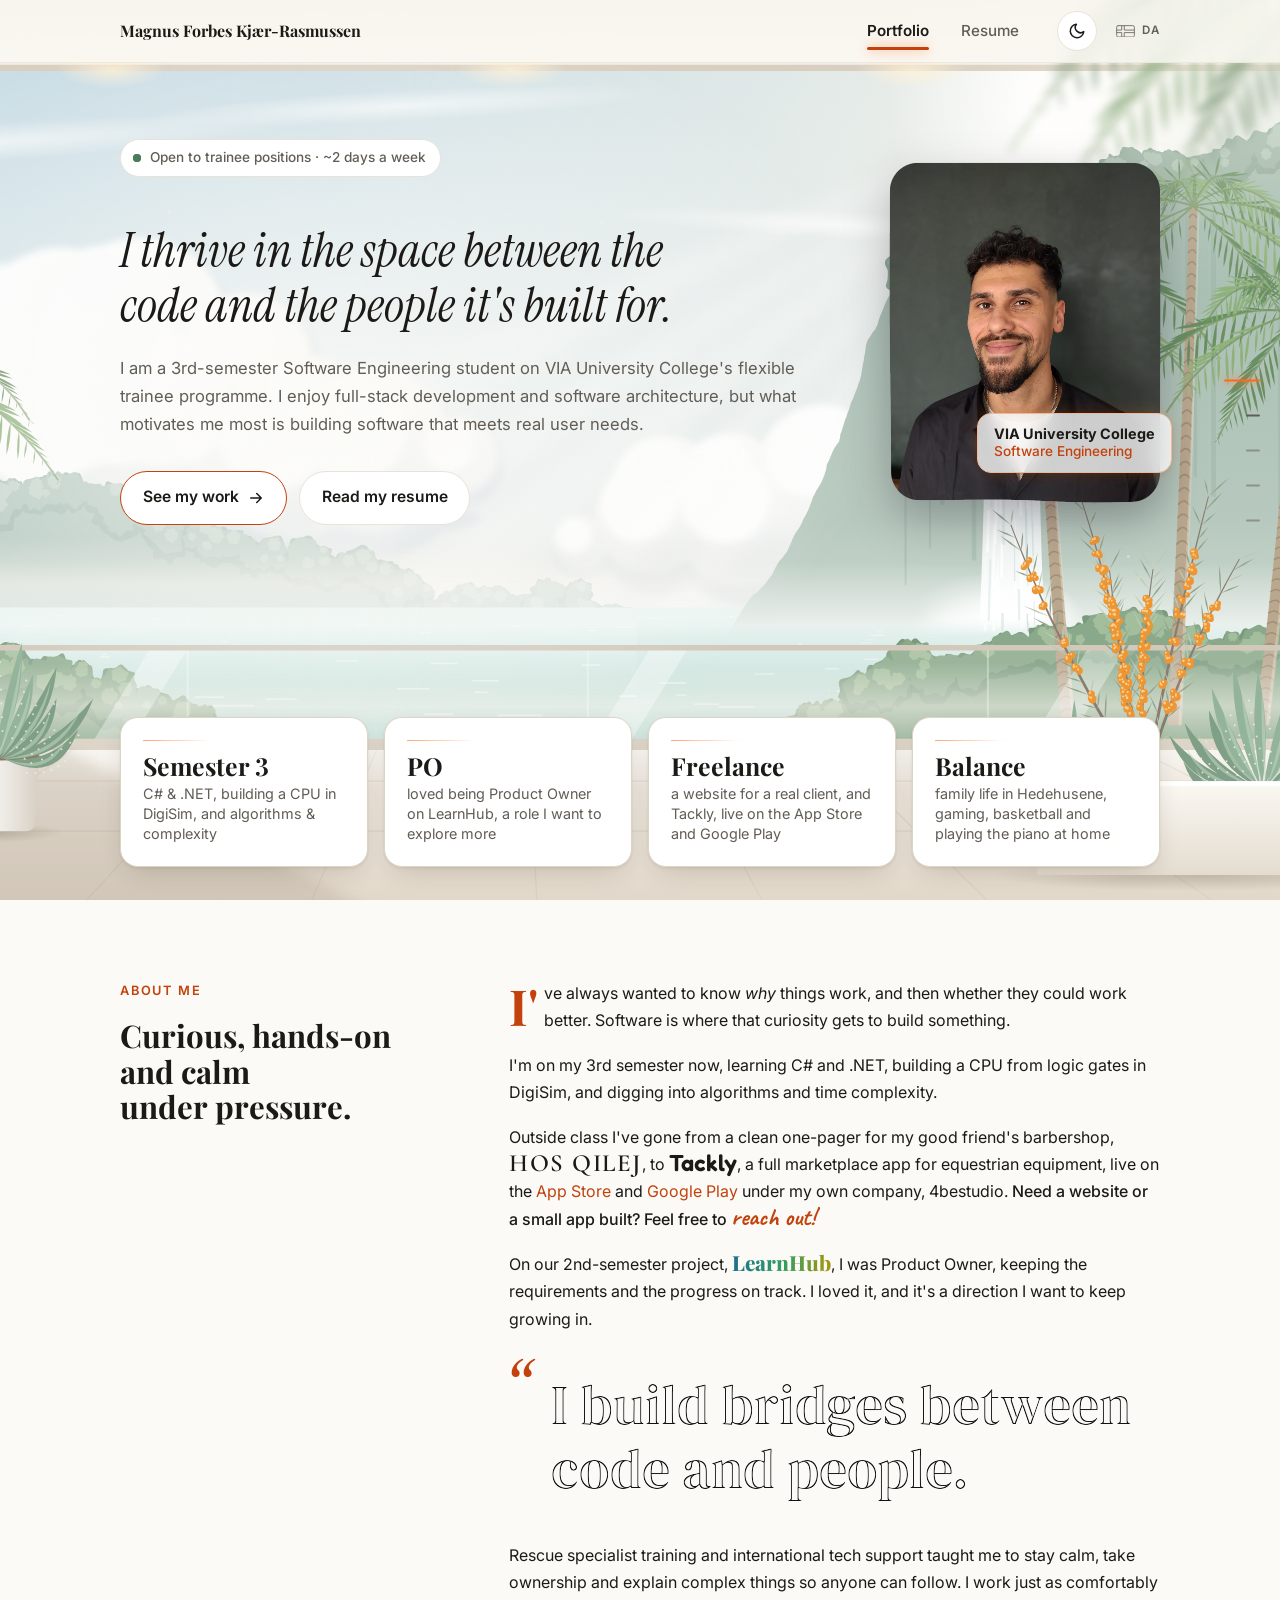
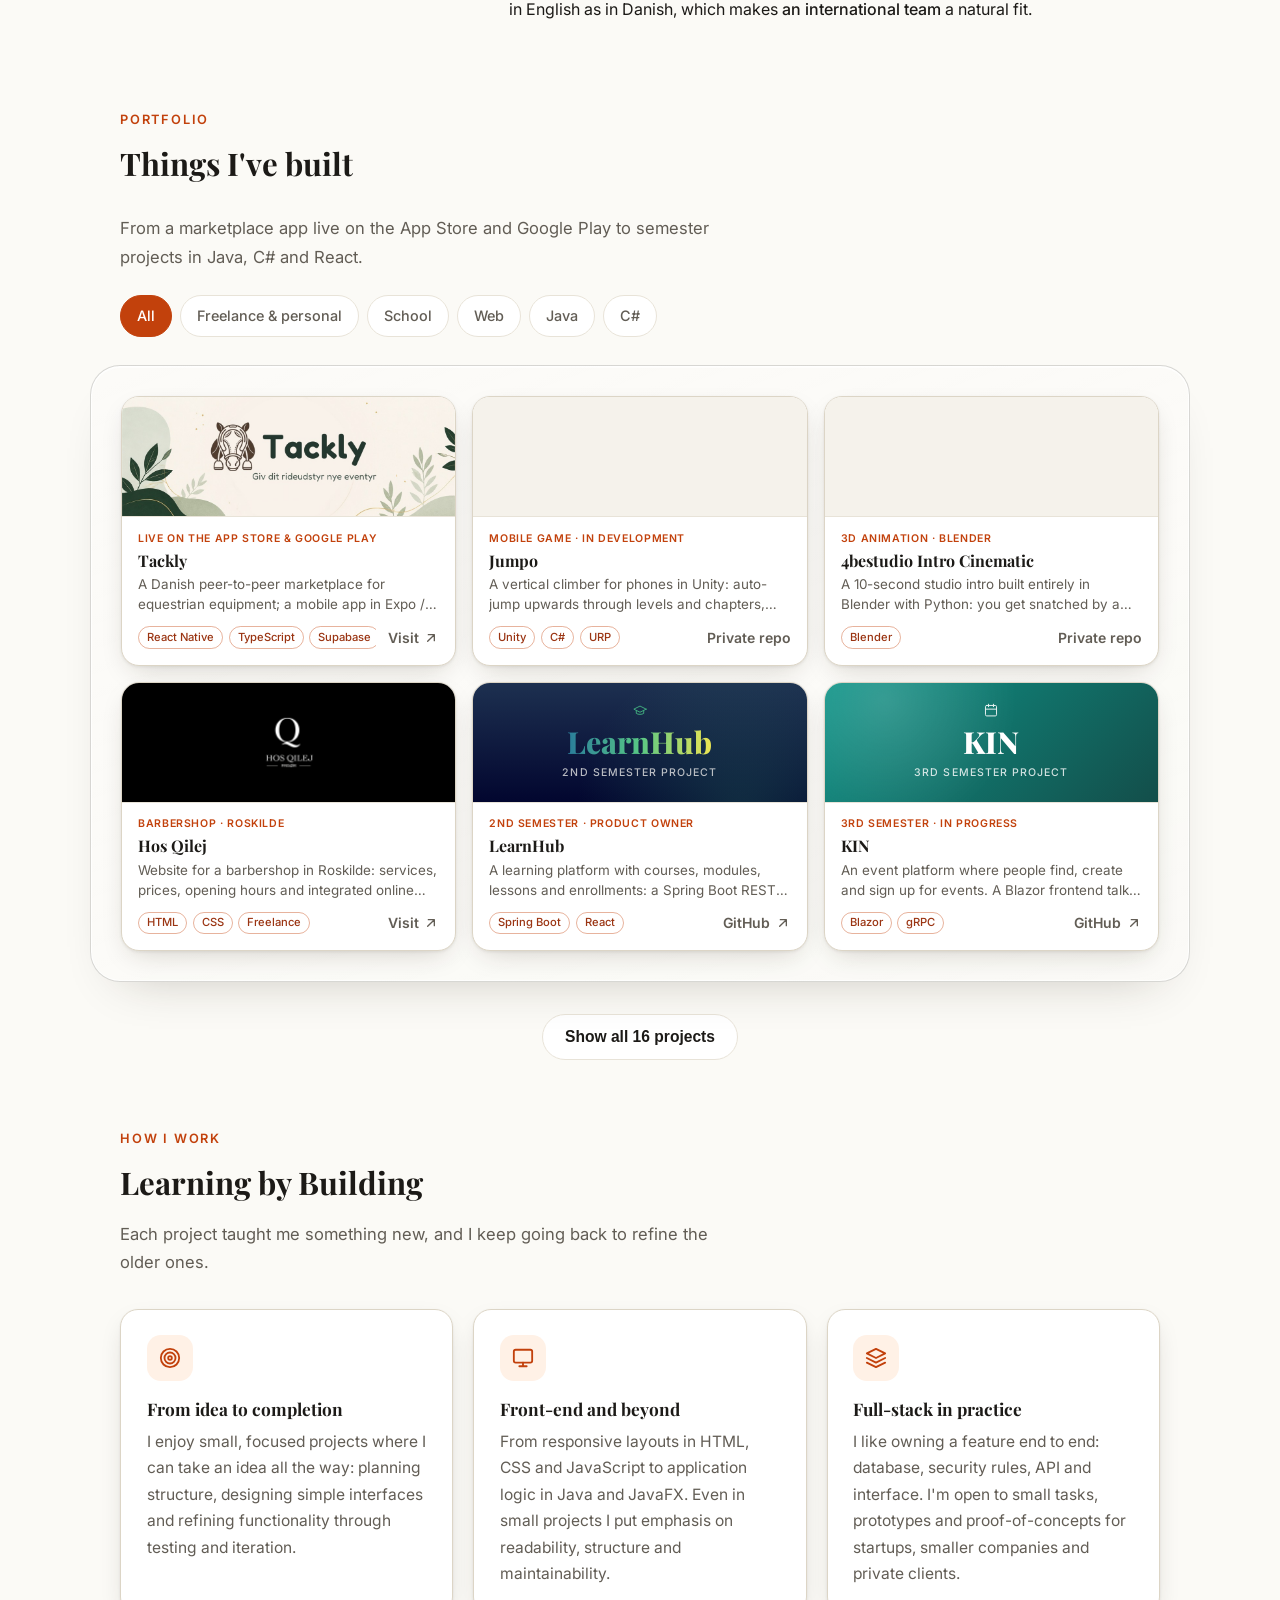
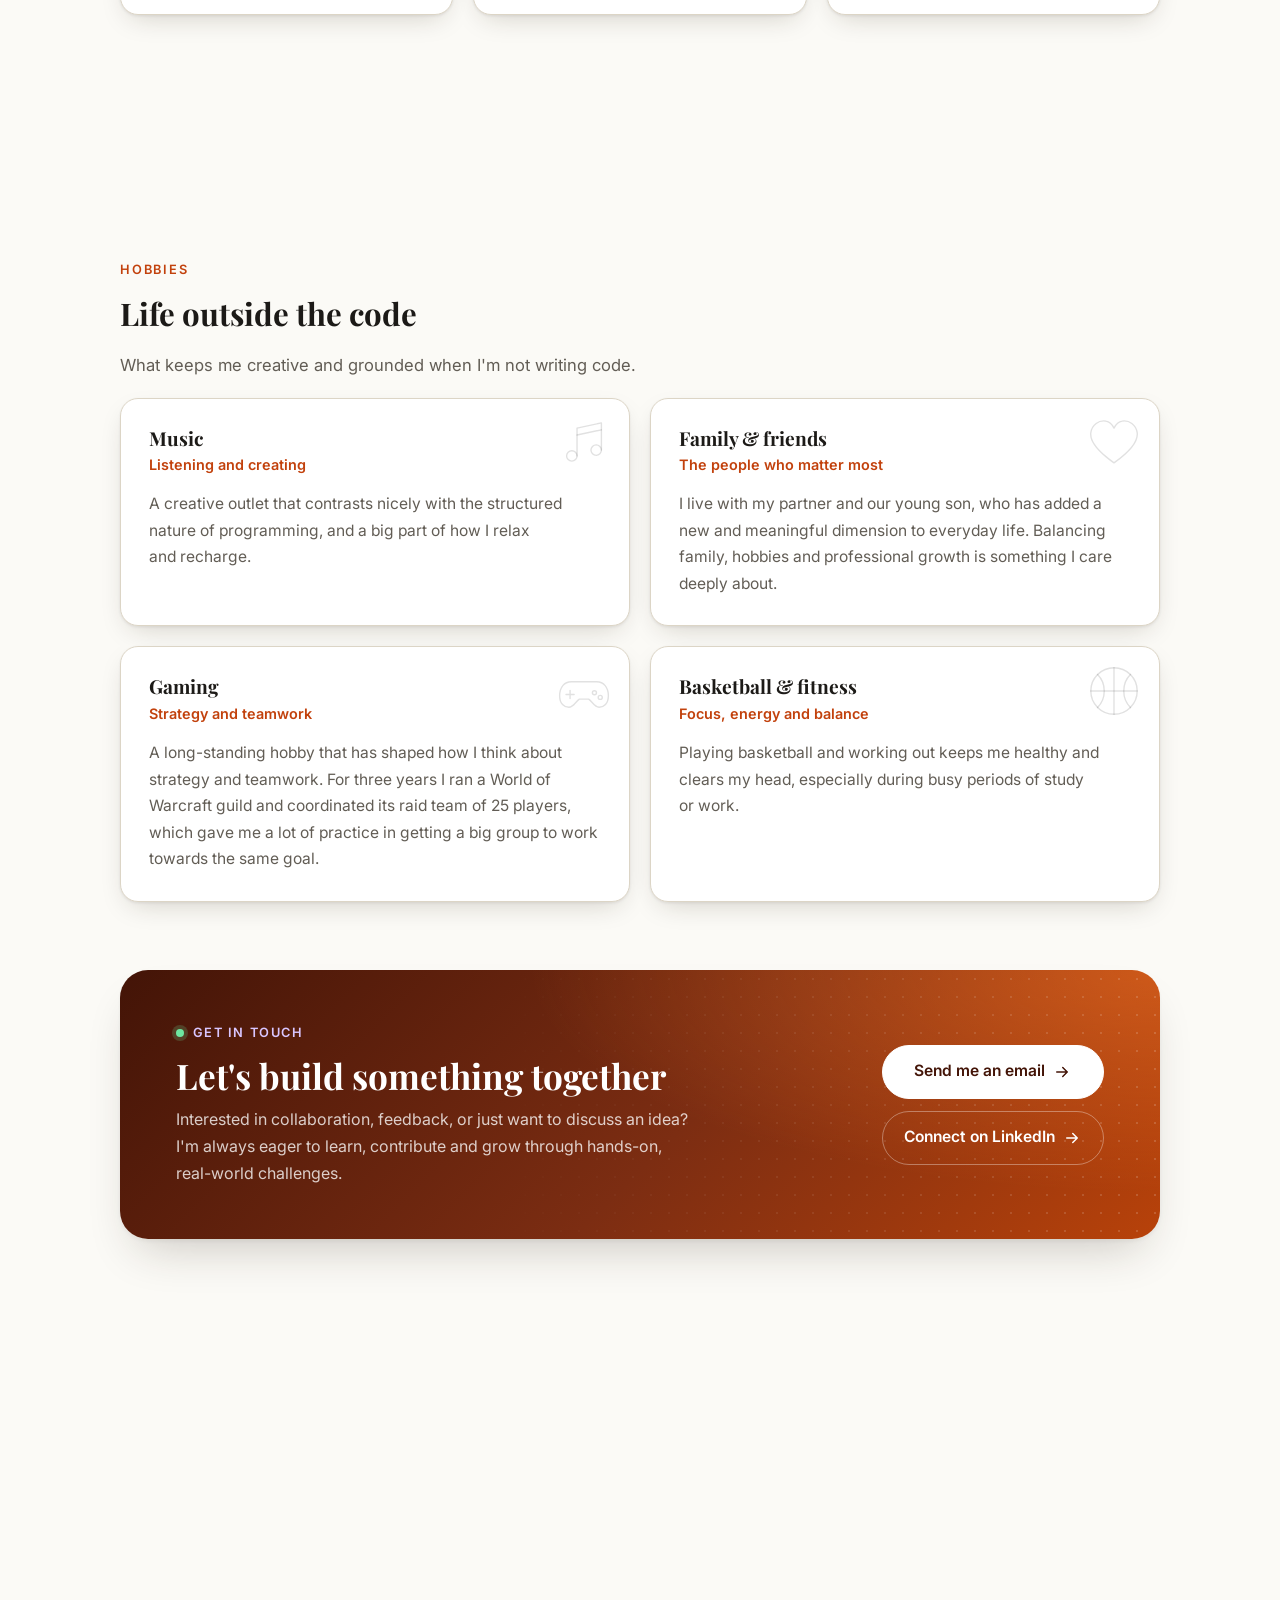
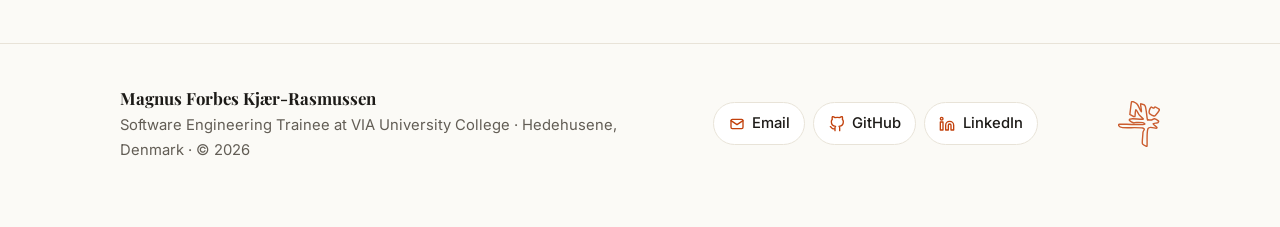
==== commit 7bf0fe78: "Plain cards" ====
--- a/index.html
+++ b/index.html
@@ -41,7 +41,7 @@
             rel="stylesheet"
             href="https://fonts.googleapis.com/css2?family=DM+Serif+Display&text=IJabcdegiklmnoprstuwy.%20&display=swap"
     />
-    <link rel="stylesheet" href="style.css?v=84"/>
+    <link rel="stylesheet" href="style.css?v=83"/>
     <link rel="expect" href="#page-end" blocking="render"/>
     <script src="lang.js?v=15"></script>
     <script src="content.js?v=24"></script>
--- a/style.css
+++ b/style.css
@@ -2936,7 +2936,7 @@
 
 /* Clear glass: a light fill that lifts the cards, the scenery shows through, and a crisp outline */
 #work .project-grid {
-  background: linear-gradient(160deg, rgb(255 255 255 / 0.14), rgb(255 255 255 / 0.05));
+  background: linear-gradient(160deg, rgb(255 255 255 / 0.3), rgb(255 255 255 / 0.14));
   border: 1px solid rgb(28 26 23 / 0.16);
   box-shadow:
     inset 0 0 0 1px rgb(255 255 255 / 0.65),
@@ -2945,41 +2945,12 @@
 }
 
 :root[data-theme="dark"] #work .project-grid {
-  background: linear-gradient(160deg, rgb(255 255 255 / 0.03), rgb(255 255 255 / 0.008));
+  background: linear-gradient(160deg, rgb(255 255 255 / 0.06), rgb(255 255 255 / 0.02));
   border-color: rgb(225 215 255 / 0.26);
   box-shadow:
     inset 0 0 0 1px rgb(0 0 0 / 0.35),
     inset 0 1px 0 1px rgb(255 255 255 / 0.07),
     0 24px 50px -30px rgb(0 0 0 / 0.8);
-}
-
-/* Slim glass edge on each card: a 1px ring, bright where the light hits (top left), fading out,
-   with a faint tint at the far corner. It sits on top of the card's own border. */
-#work .project::after {
-  content: "";
-  position: absolute;
-  inset: 0;
-  padding: 1px;
-  border-radius: inherit;
-  background: linear-gradient(135deg, rgb(255 255 255 / 0.95), rgb(255 255 255 / 0.2) 30%, transparent 55%, rgb(194 65 12 / 0.16));
-  -webkit-mask: linear-gradient(#000 0 0) content-box, linear-gradient(#000 0 0);
-  -webkit-mask-composite: xor;
-  mask: linear-gradient(#000 0 0) content-box exclude, linear-gradient(#000 0 0);
-  pointer-events: none;
-}
-
-:root[data-theme="dark"] #work .project::after {
-  background: linear-gradient(135deg, rgb(255 255 255 / 0.4), rgb(255 255 255 / 0.08) 30%, transparent 55%, rgb(181 102 255 / 0.35));
-}
-
-/* Dark hover: a soft violet edge and inner glow, the counterpart of the orange edge in light mode */
-:root[data-theme="dark"] #work .project:hover {
-  border-color: color-mix(in srgb, var(--neon) 55%, transparent);
-  box-shadow:
-    var(--glass-edge),
-    0 6px 10px -8px rgb(0 0 0 / 0.9),
-    inset 0 0 0 1px color-mix(in srgb, var(--neon) 22%, transparent),
-    inset 0 0 26px -8px color-mix(in srgb, var(--neon) 60%, transparent);
 }
 
 /* ---------- Portfolio: mixed card sizes (--span / data-span / data-fill come from script.js layoutProjects) ---------- */
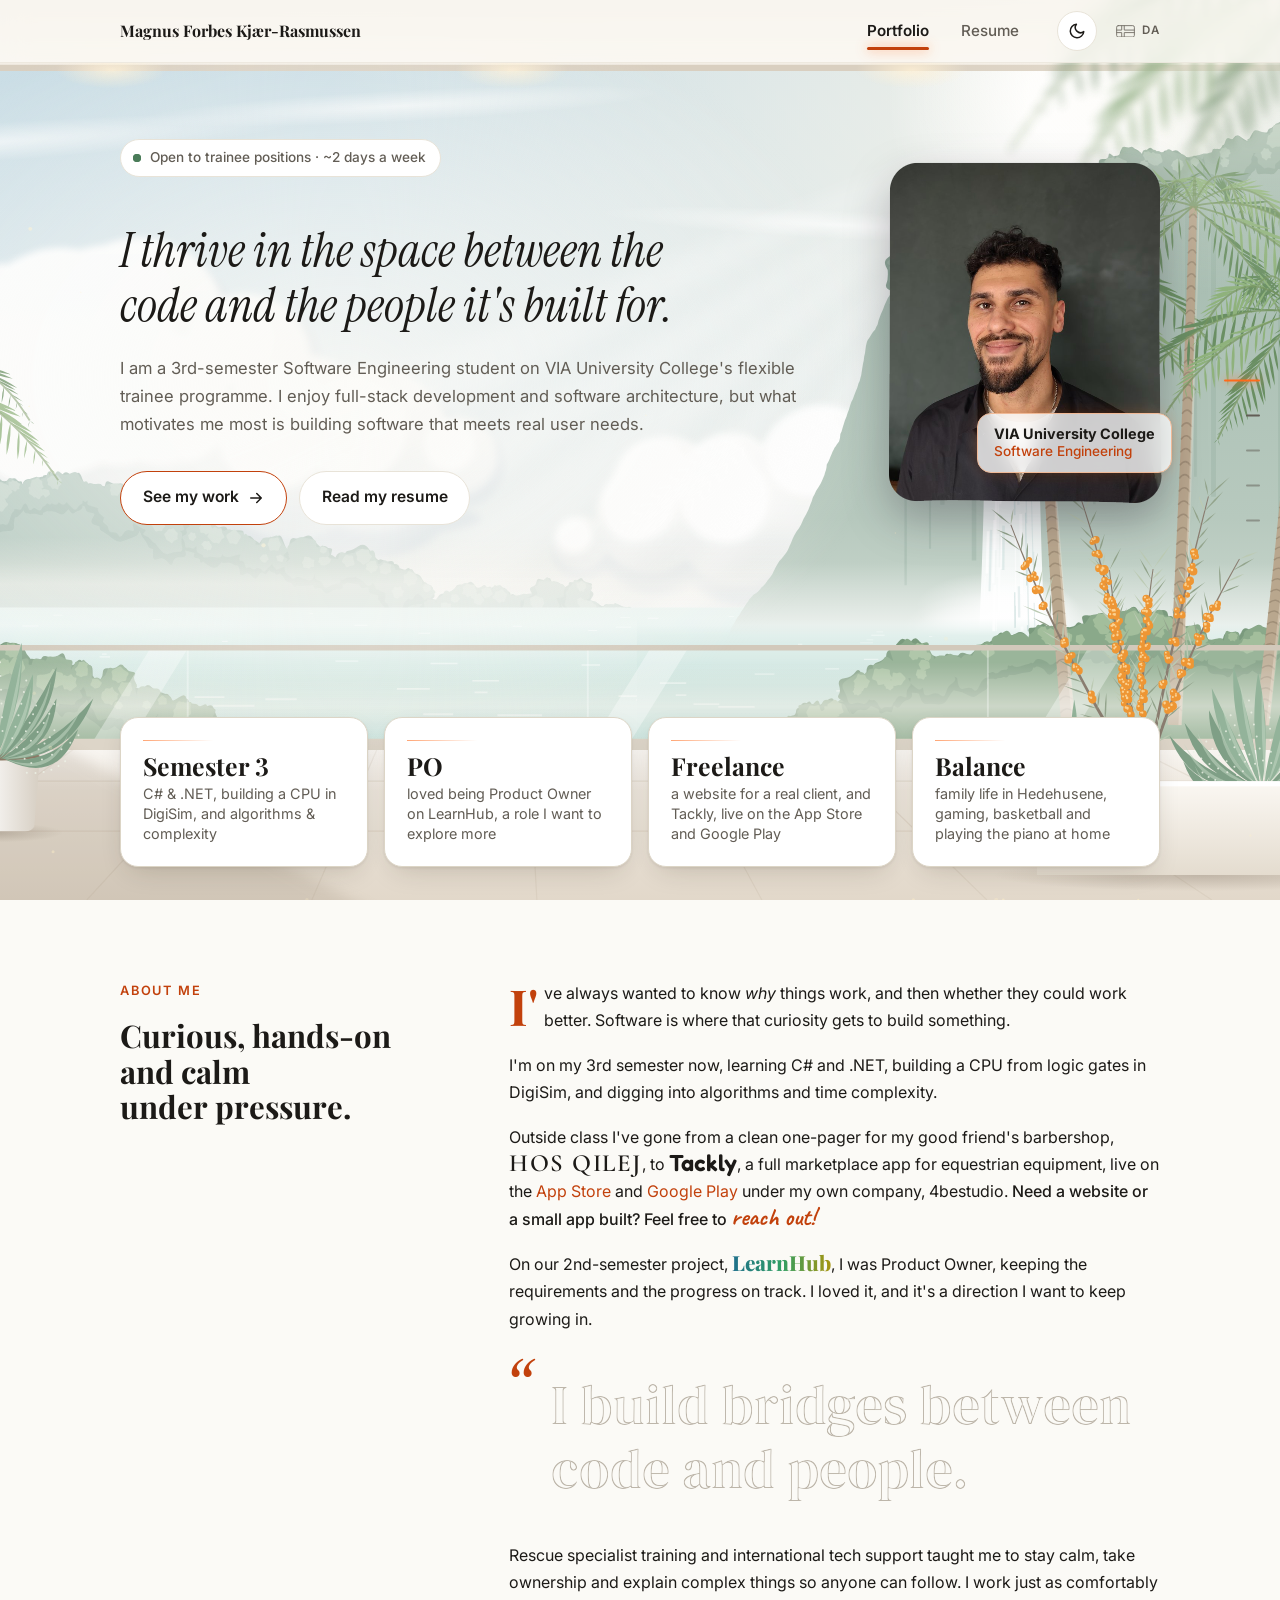
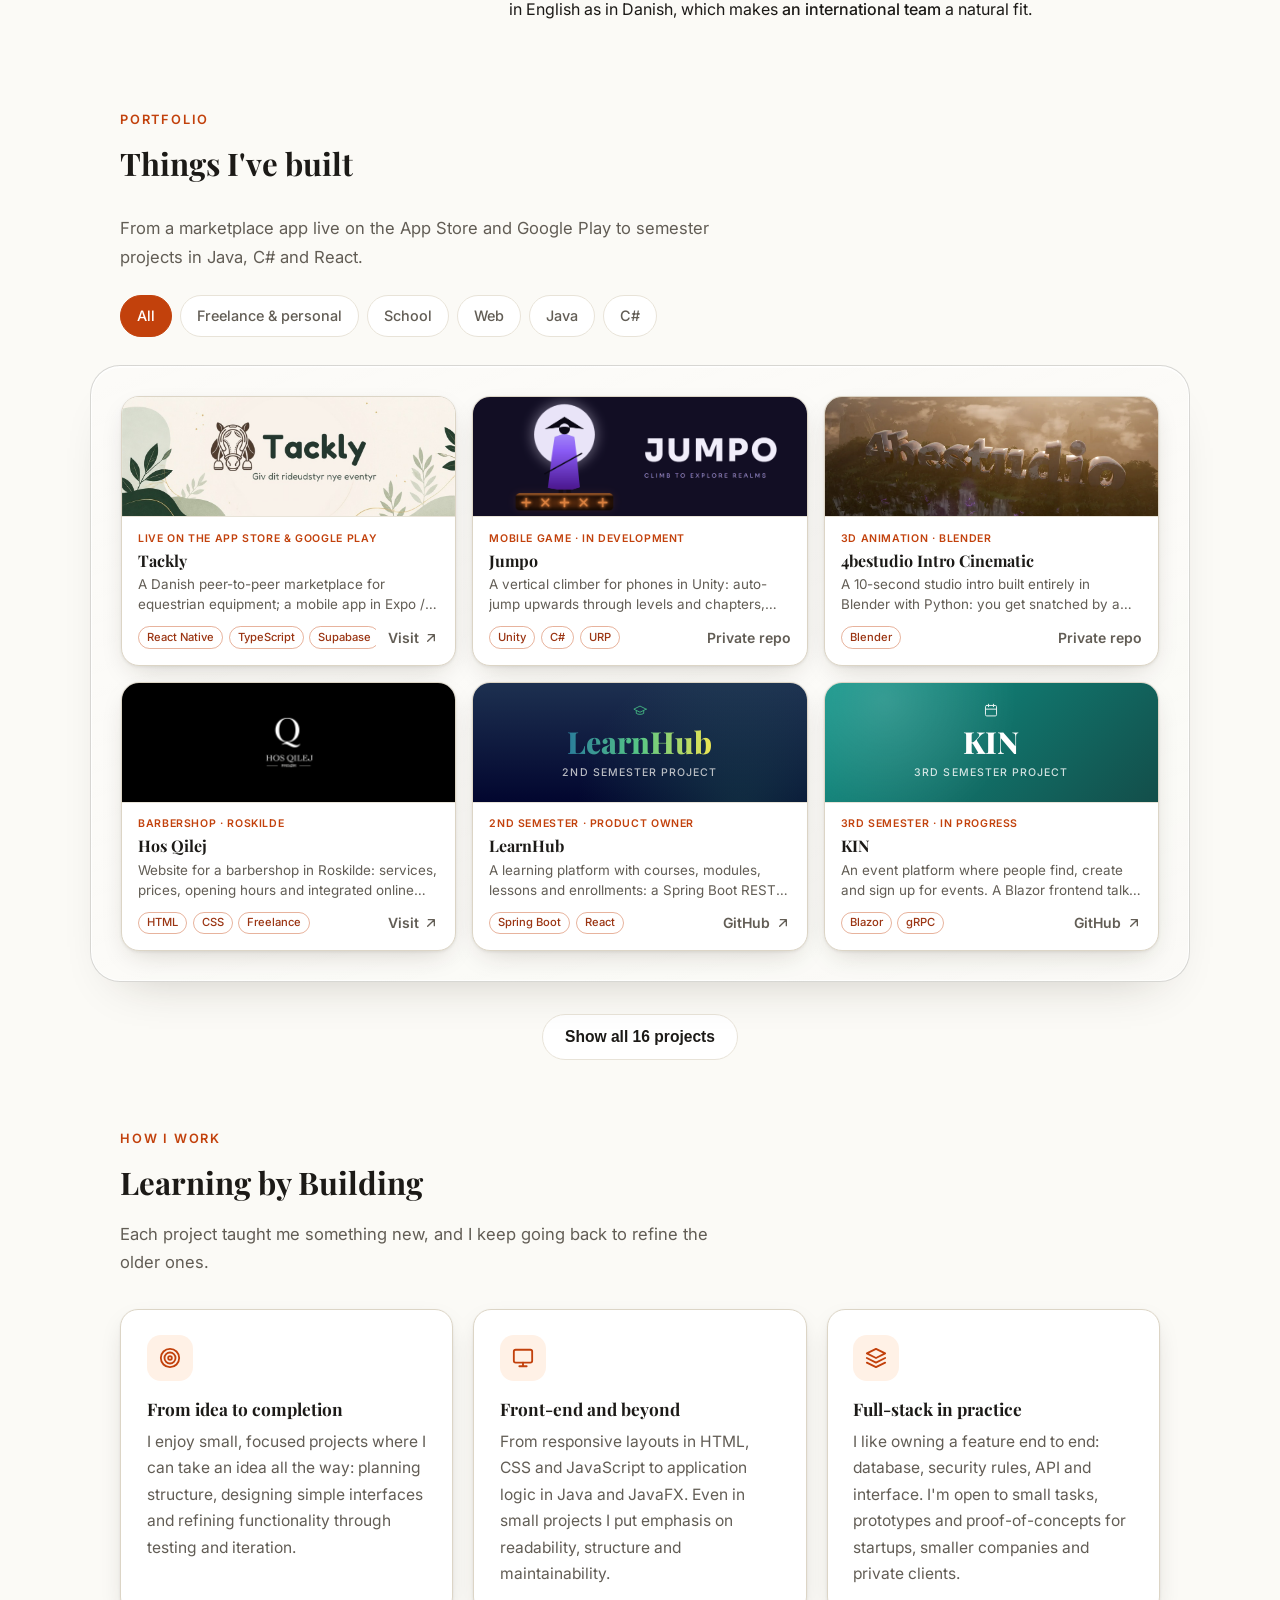
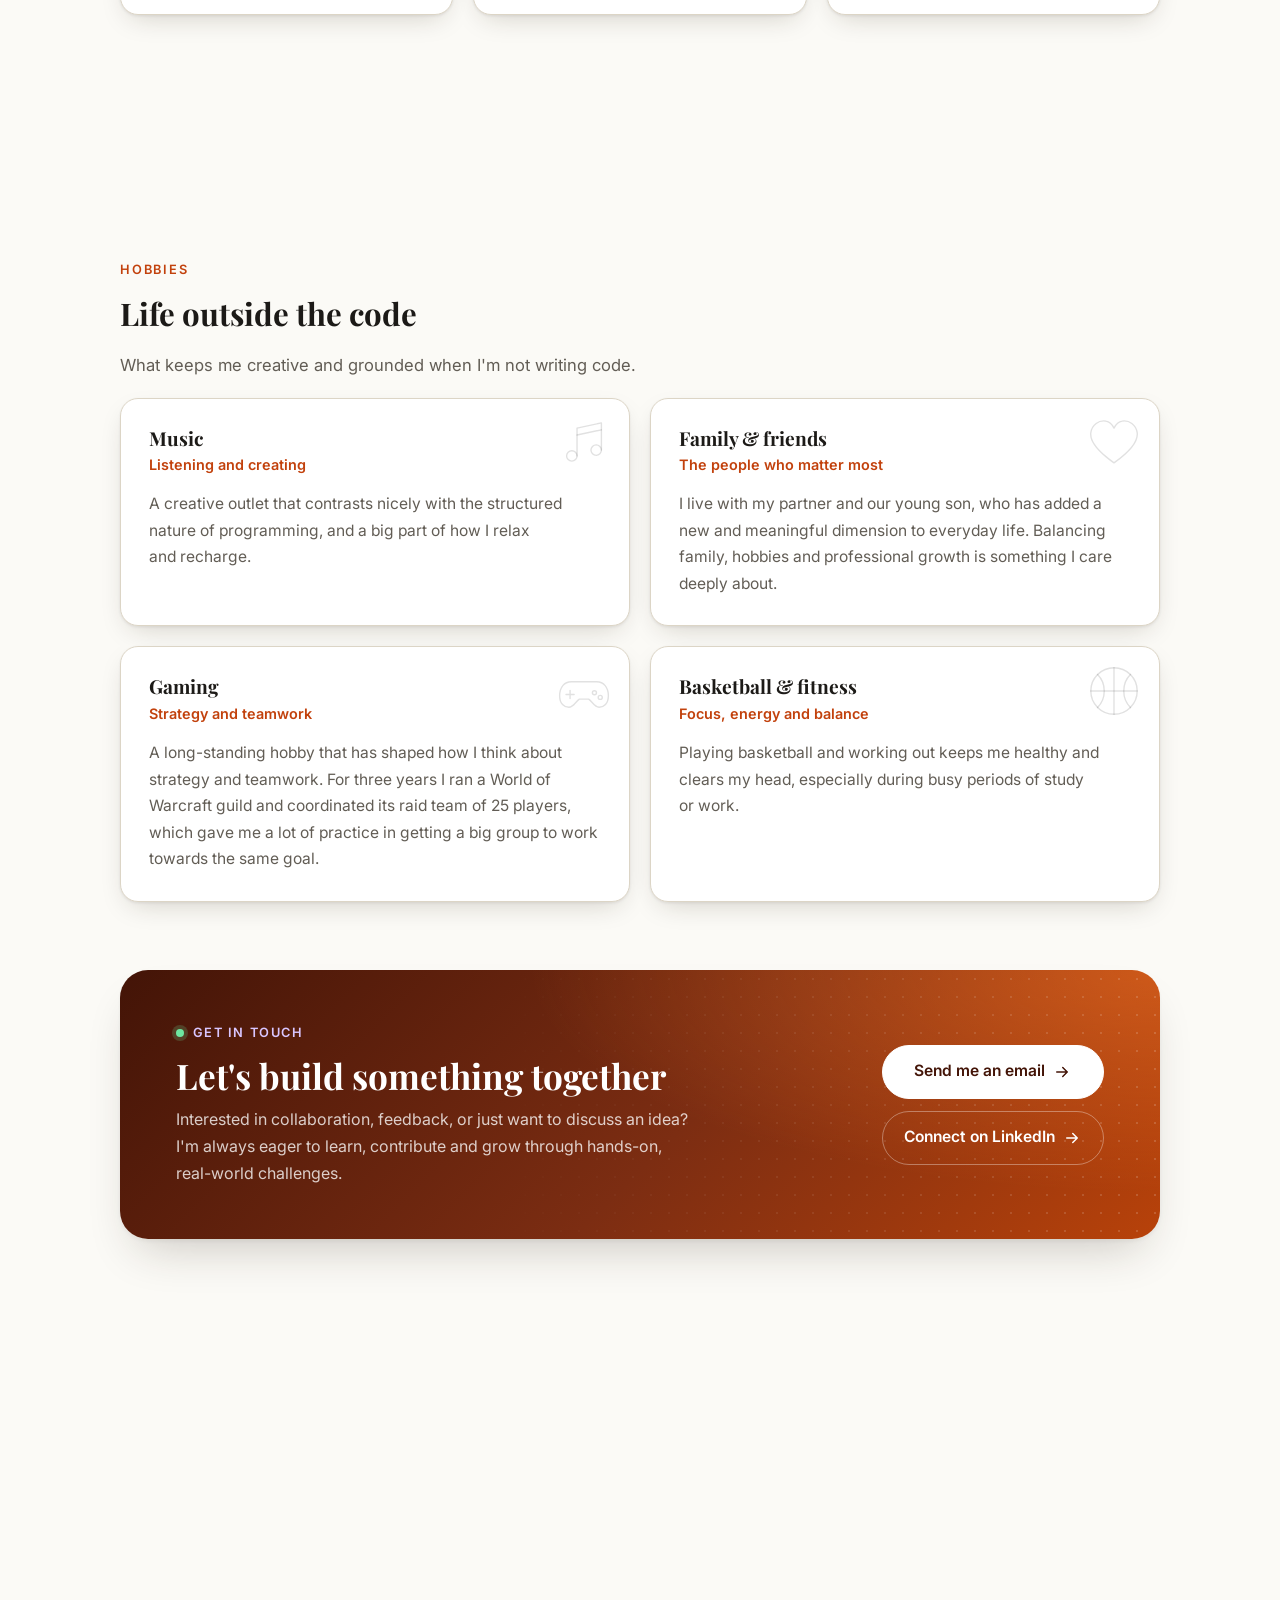
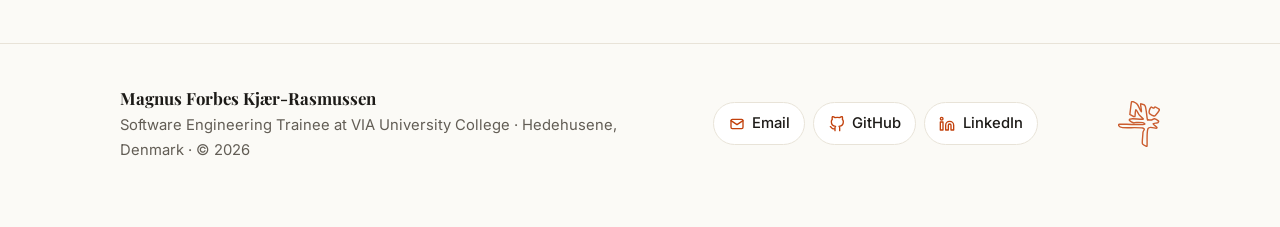
==== commit 649733f9: "Asset versions" ====
--- a/index.html
+++ b/index.html
@@ -41,15 +41,12 @@
             rel="stylesheet"
             href="https://fonts.googleapis.com/css2?family=DM+Serif+Display&text=IJabcdegiklmnoprstuwy.%20&display=swap"
     />
-    <link rel="stylesheet" href="style.css?v=83"/>
     <link rel="expect" href="#page-end" blocking="render"/>
-    <script src="lang.js?v=15"></script>
-    <script src="content.js?v=24"></script>
-    <script src="script.js?v=26"></script>
-    <script src="scene.js?v=15" defer></script>
-    <script src="rail.js?v=9" defer></script>
-    <script src="cloth.js?v=8" defer></script>
-    <script src="story.js?v=8" defer></script>
+    <script src="assets.js"></script>
+    <script>
+        loadAssets("style.css", "lang.js", "content.js", "script.js");
+        loadAssets.defer("scene.js", "rail.js", "cloth.js", "story.js");
+    </script>
 </head>
 <body>
 <!-- Double hairline outline for the pull quote (style.css: .pull-quote p) -->
@@ -704,7 +701,7 @@
                                                 height="44"/></span>
         </div>
     </footer>
-    <script src="render.js?v=16"></script>
+    <script>loadAssets("render.js");</script>
     <span id="page-end"></span>
 </div>
 </body>
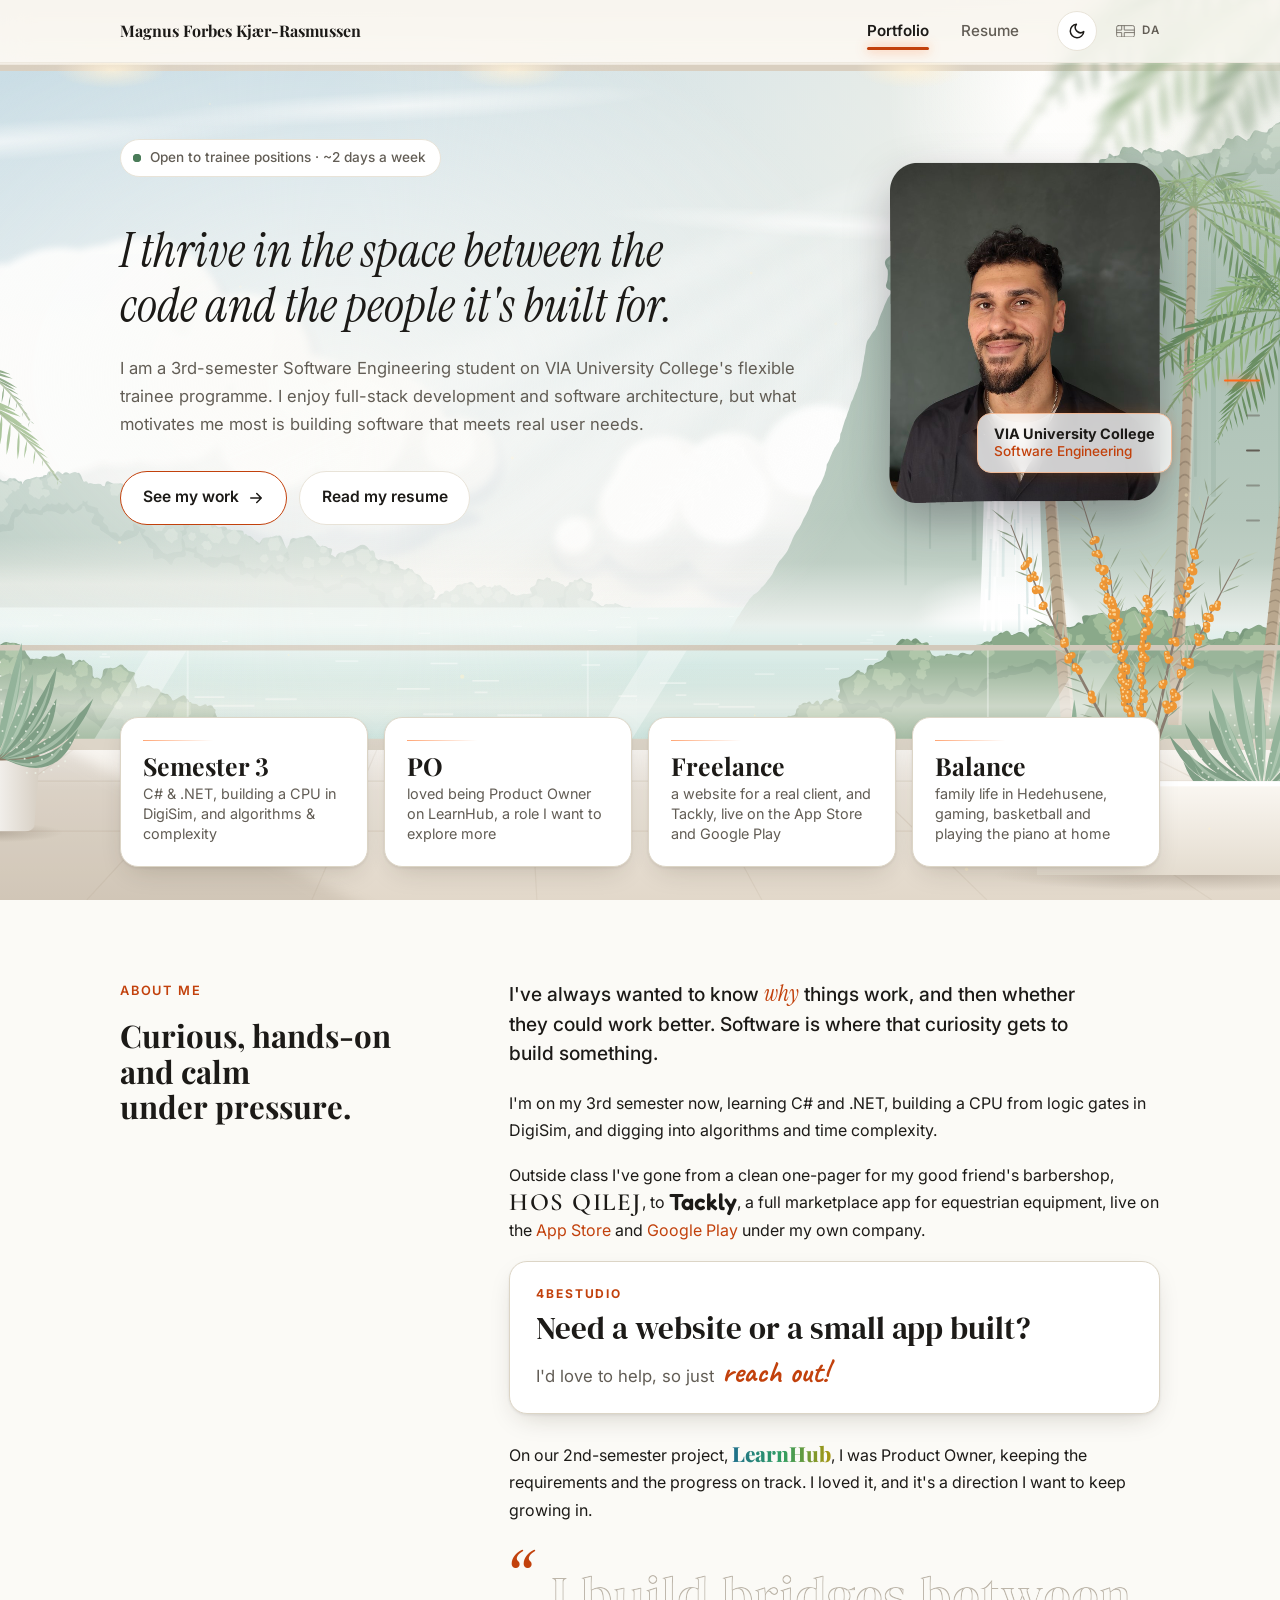
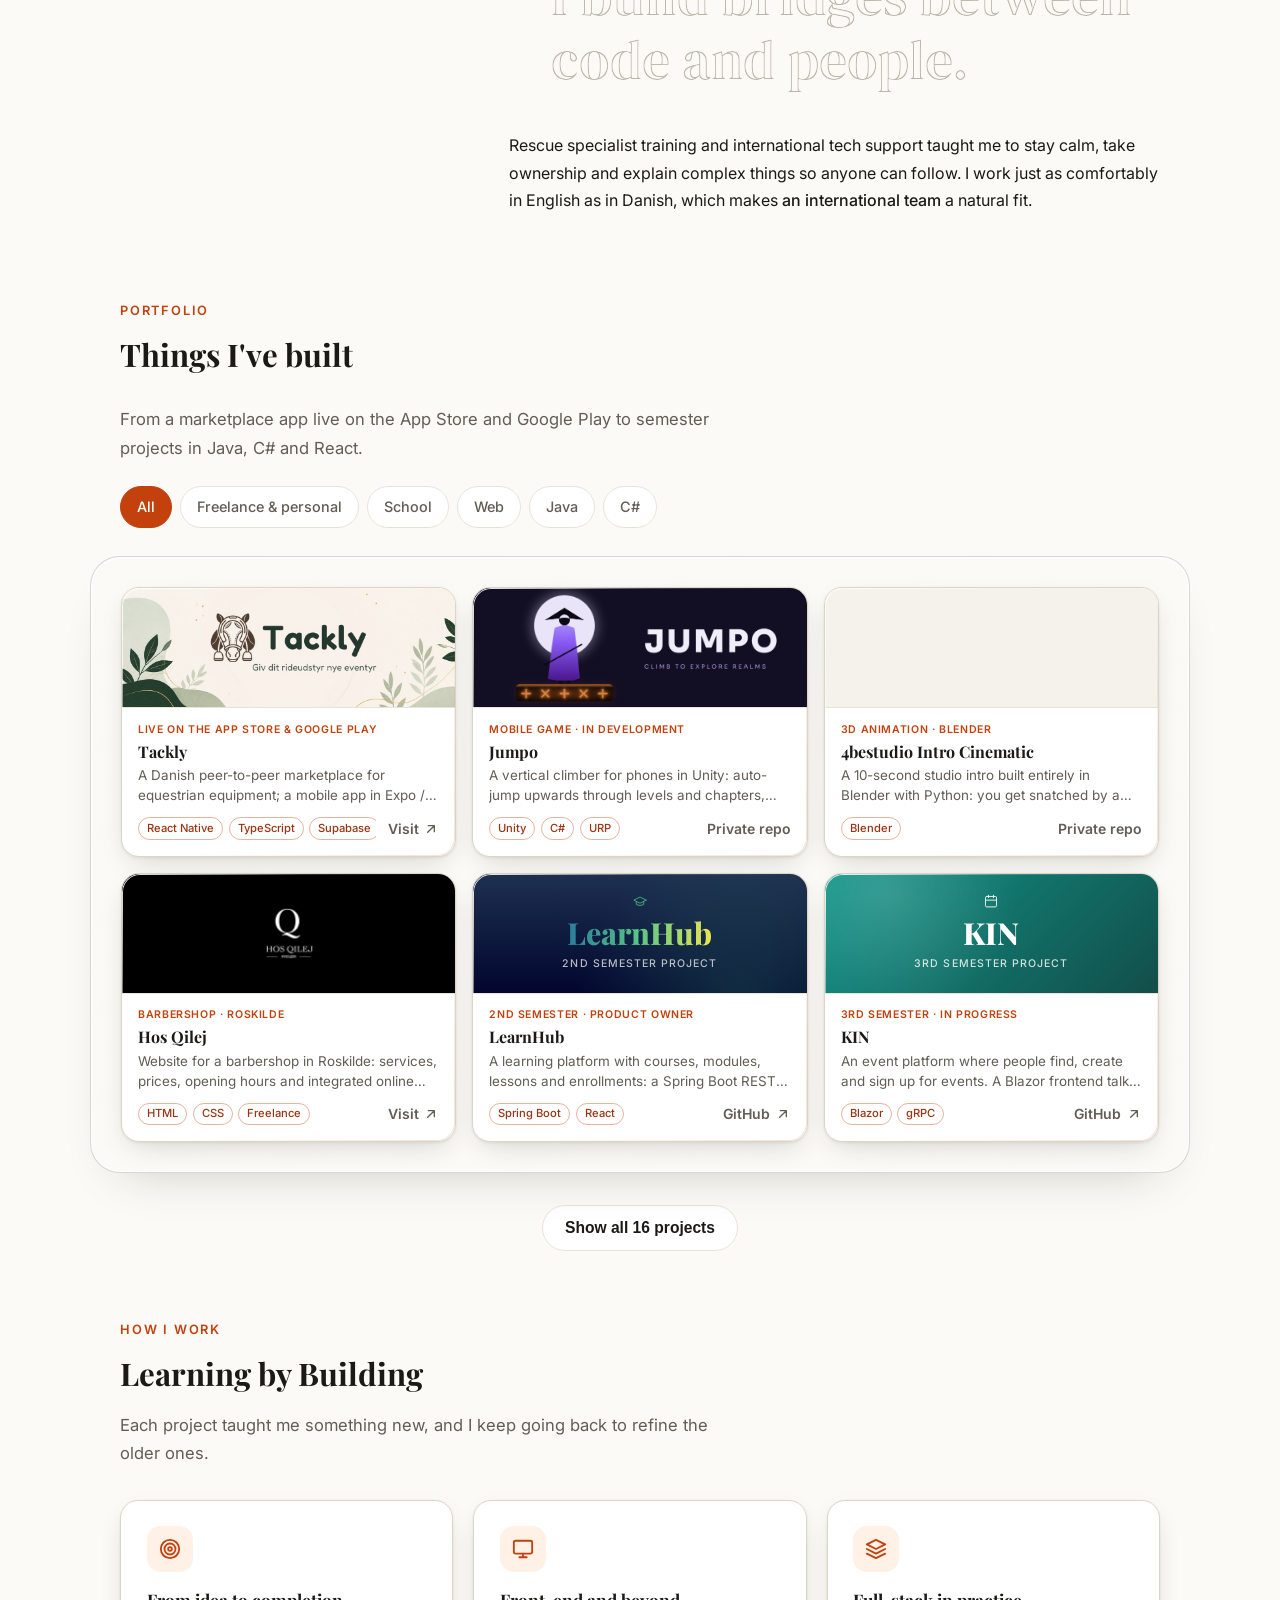
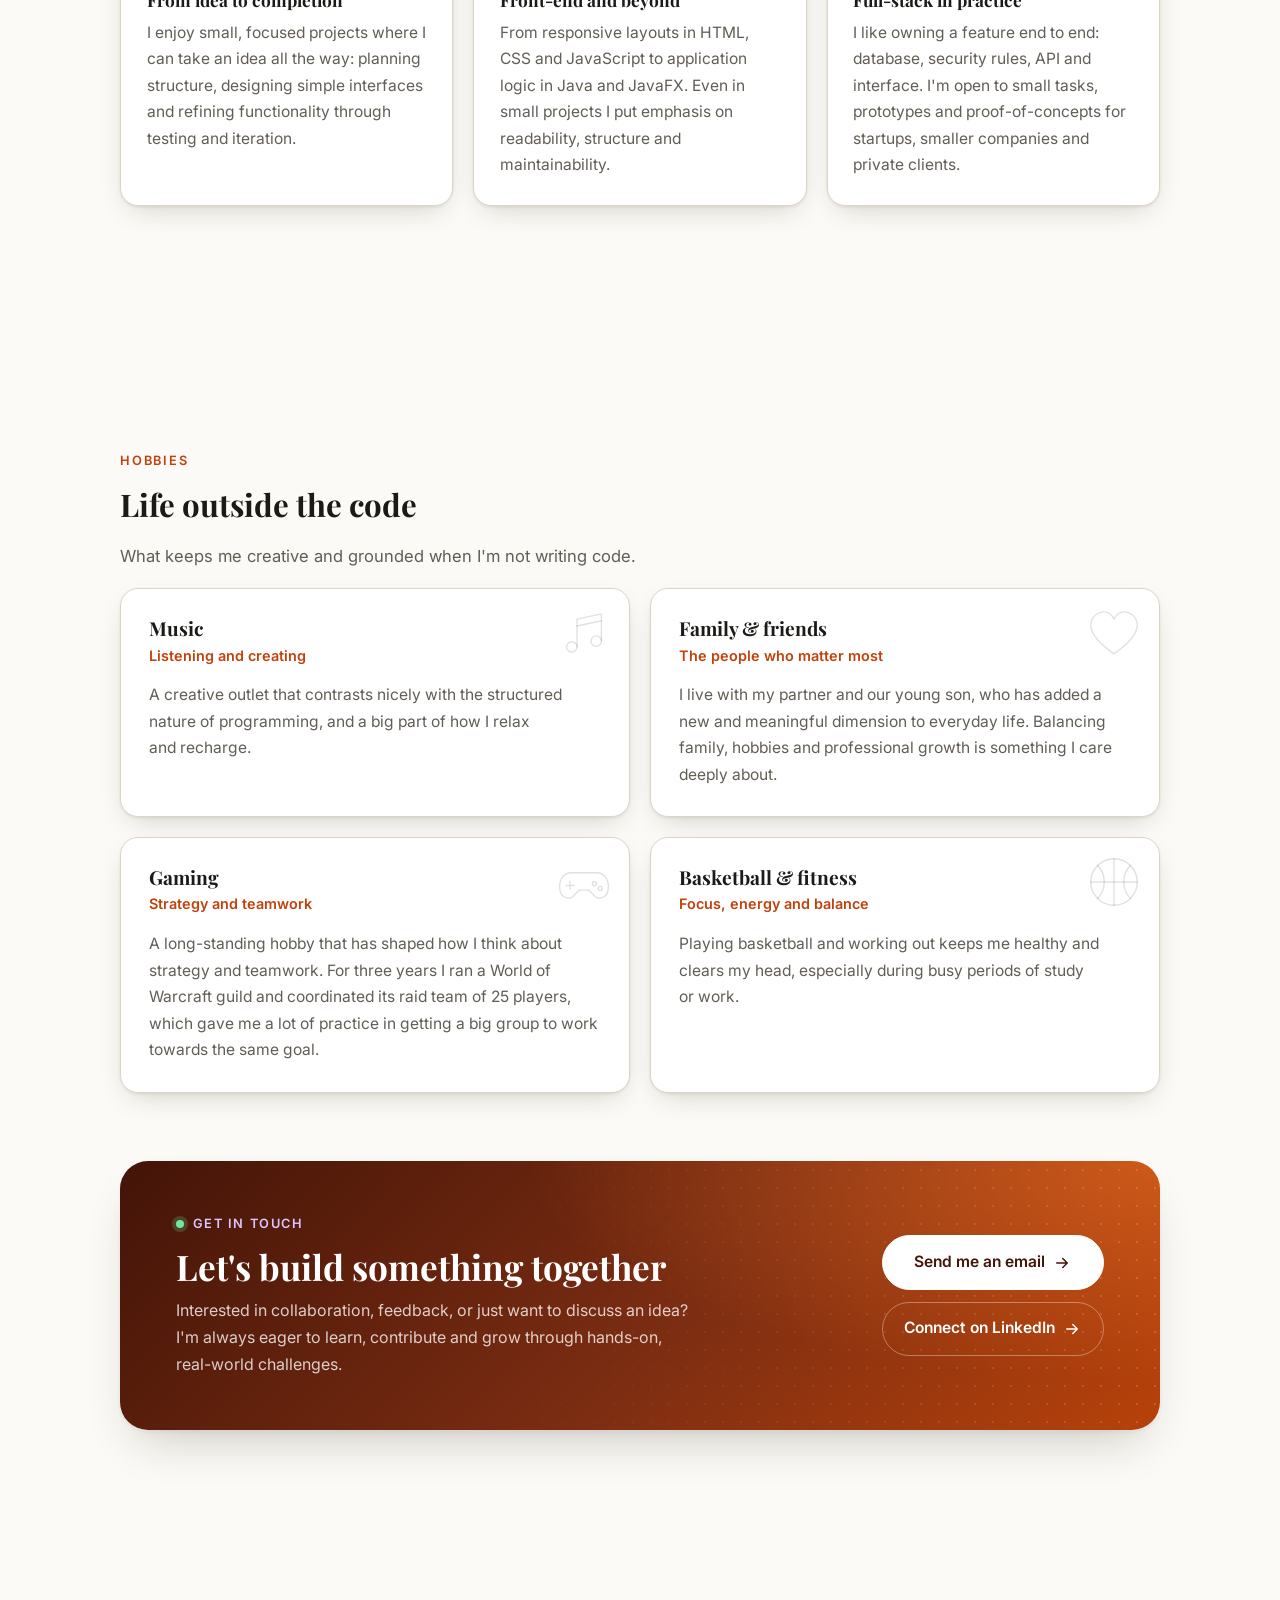
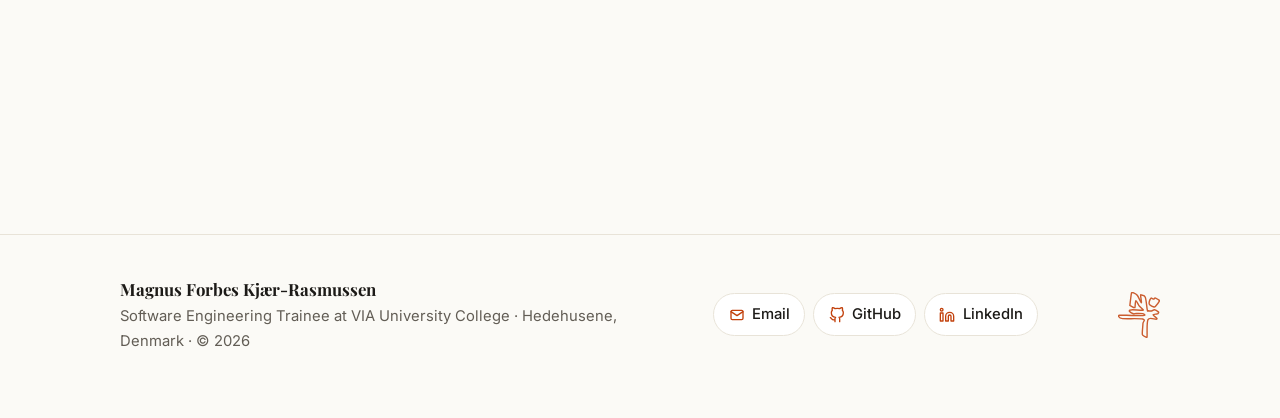
==== commit 29c74036: "About callout" ====
--- a/index.html
+++ b/index.html
@@ -39,7 +39,7 @@
     />
     <link
             rel="stylesheet"
-            href="https://fonts.googleapis.com/css2?family=DM+Serif+Display&text=IJabcdegiklmnoprstuwy.%20&display=swap"
+            href="https://fonts.googleapis.com/css2?family=DM+Serif+Display&text=%20.%3FHIJNabcdefghijklmnoprstuwy&display=swap"
     />
     <link rel="expect" href="#page-end" blocking="render"/>
     <script src="assets.js"></script>
@@ -413,10 +413,14 @@
                             href="https://apps.apple.com/dk/app/id6827721554" target="_blank" rel="noopener">App Store</a> and <a
                             href="https://play.google.com/store/apps/developer?id=4bestudio" target="_blank"
                             rel="noopener">Google Play</a>
-                        under my own company, 4bestudio.
-                        <mark class="callout">Need a website or a small app built? Feel free
-                            to <a class="reach-out" href="mailto:mforbeskr@outlook.dk">reach out!</a></mark>
-                    </p>
+                        under my own company.
+                    </p>
+                    <div class="about-cta card" data-i18n="about.cta">
+                        <p class="about-cta-brand">4bestudio</p>
+                        <p class="about-cta-ask">Need a website or a small app built?</p>
+                        <p class="about-cta-go">I'd love to help, so just
+                            <a class="reach-out" href="mailto:mforbeskr@outlook.dk">reach out!</a></p>
+                    </div>
                     <p id="about-po" data-i18n="about.po">
                         On our 2nd-semester project,
                         <a class="brand-word brand-learnhub" href="https://github.com/mforbeskr/SEP2-Project-LearnHub"
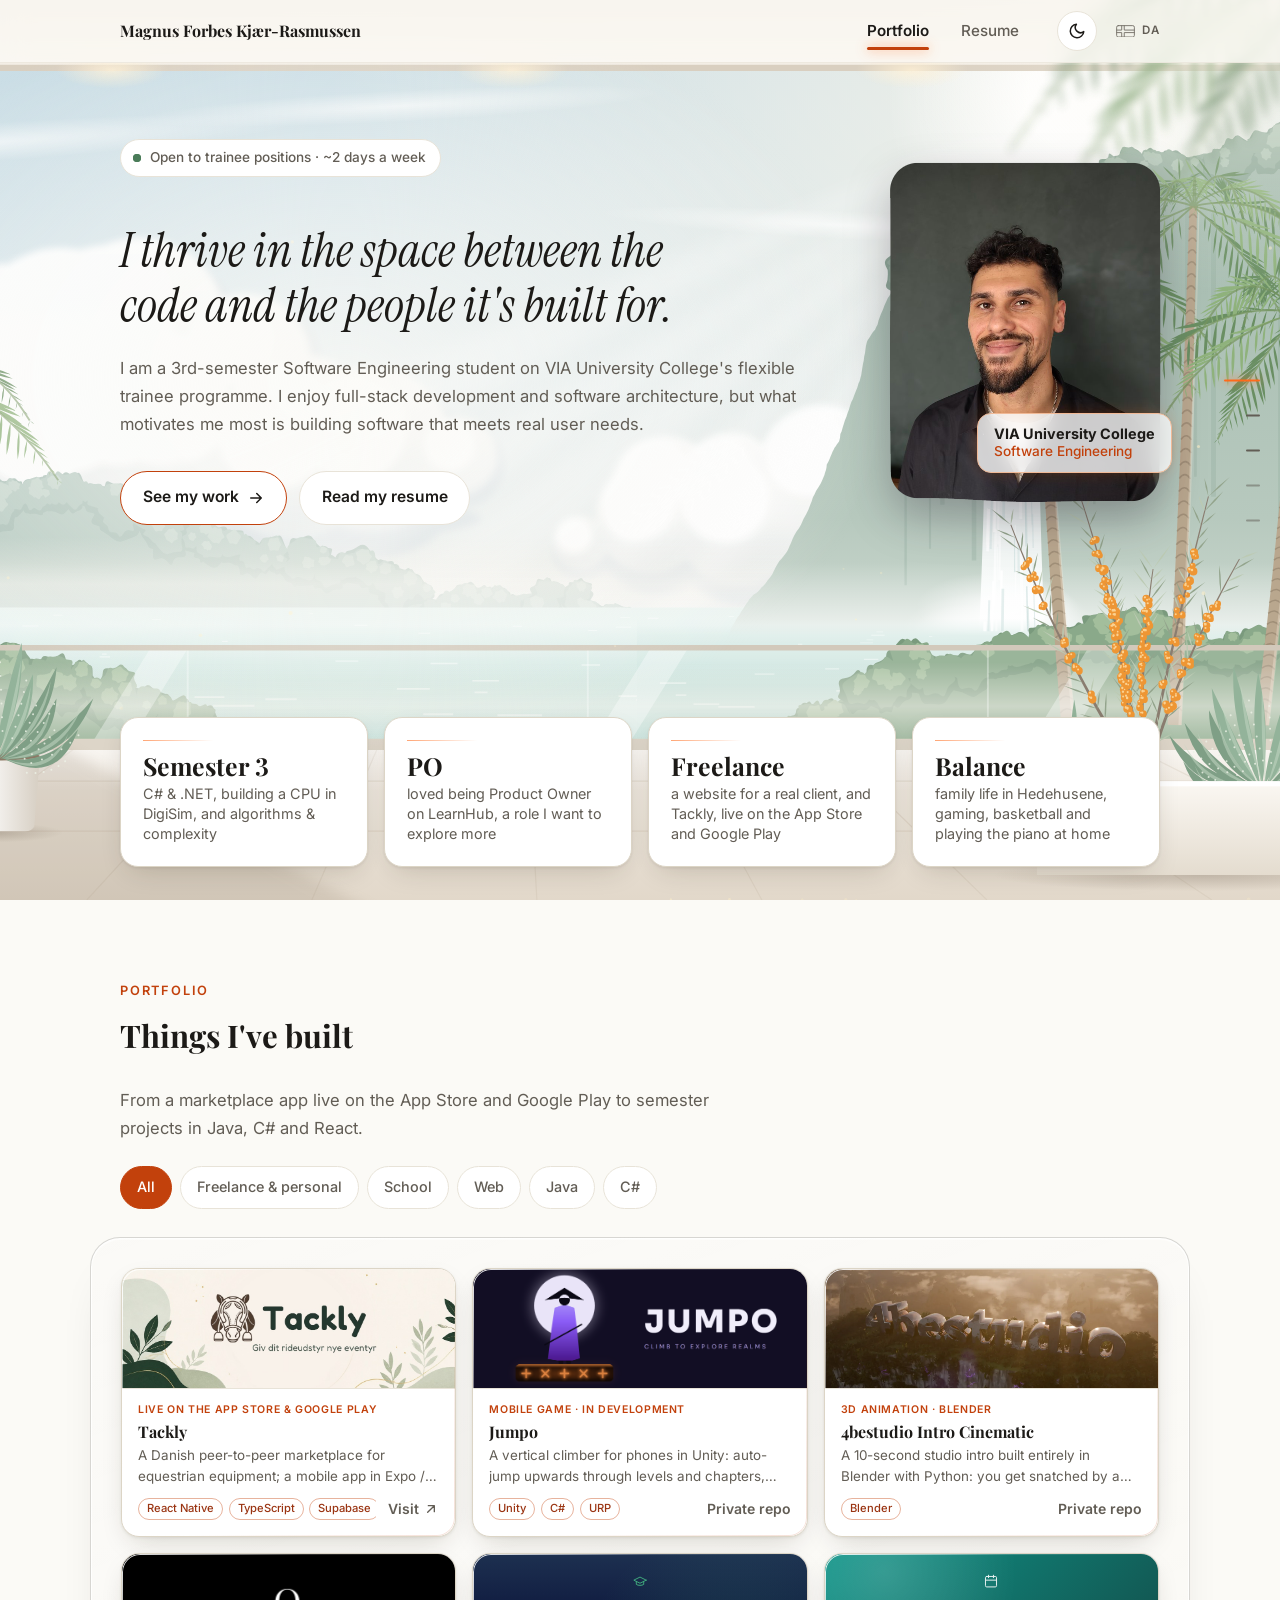
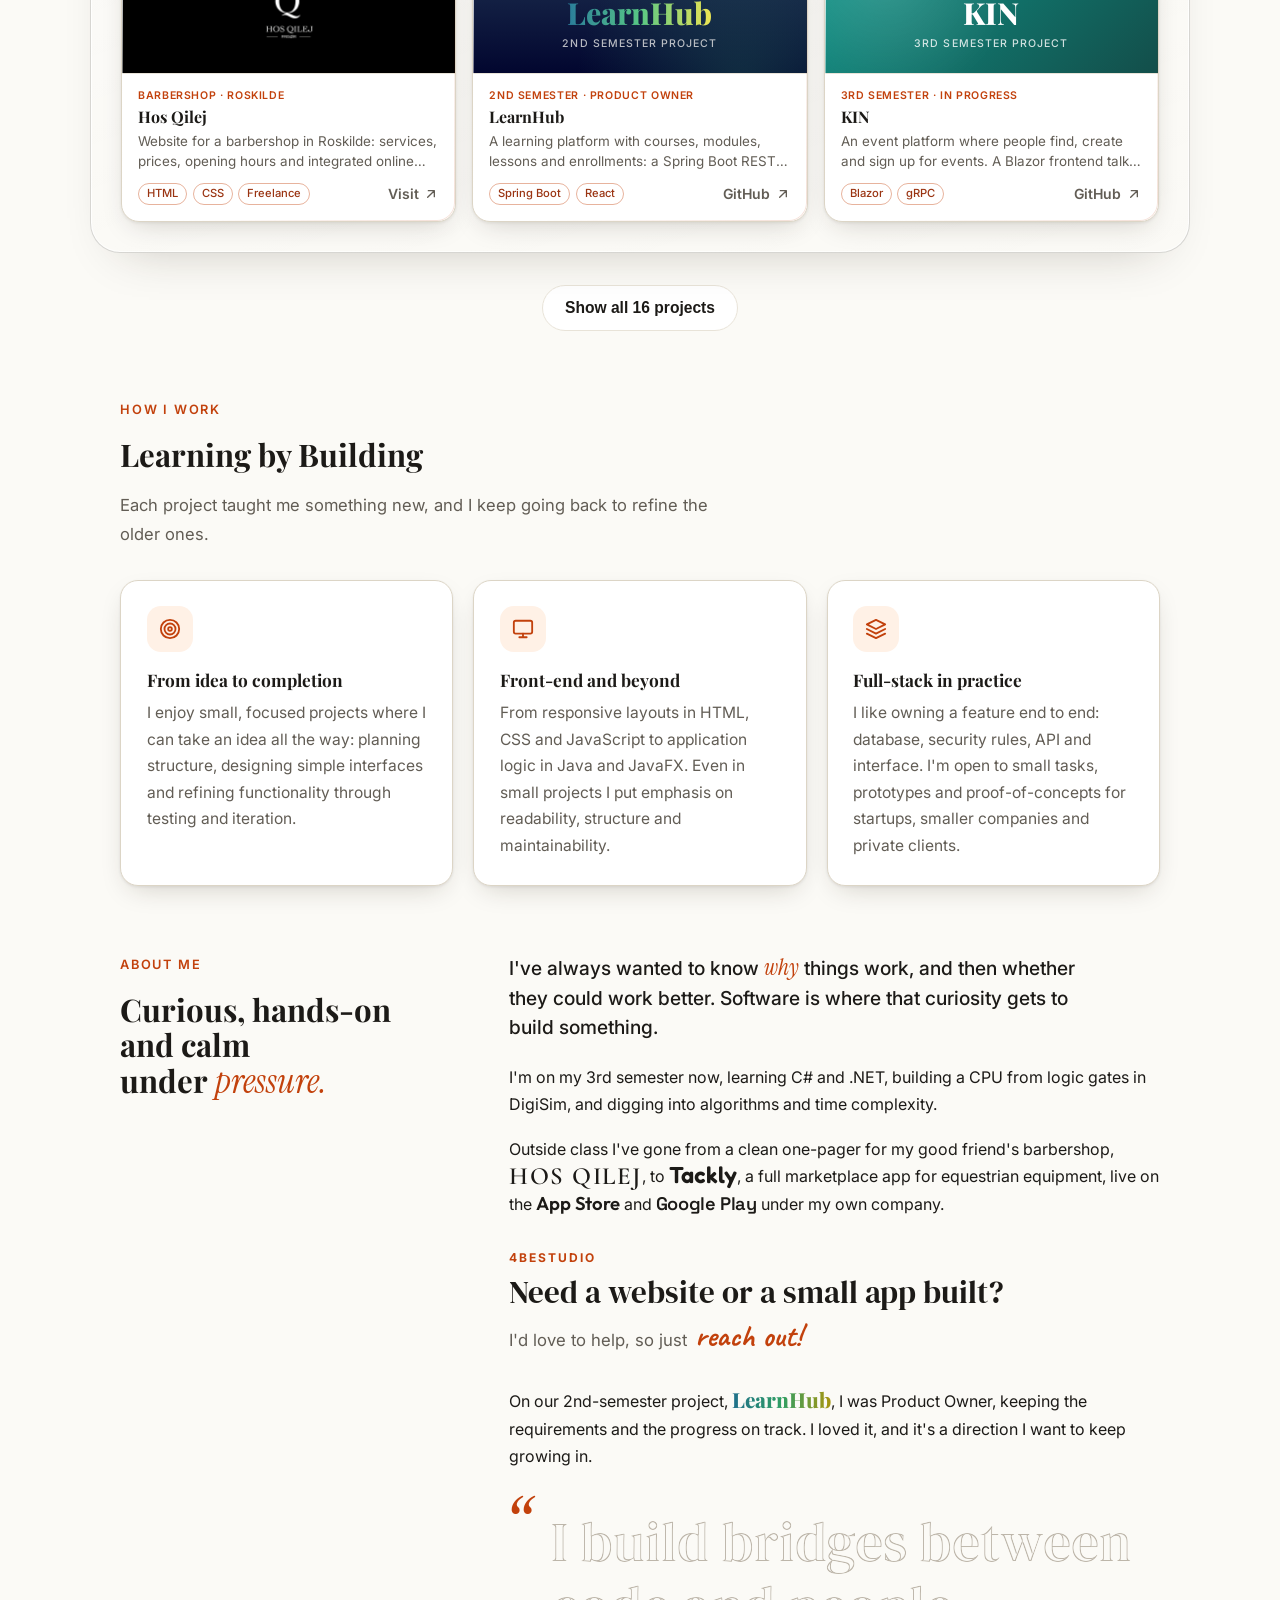
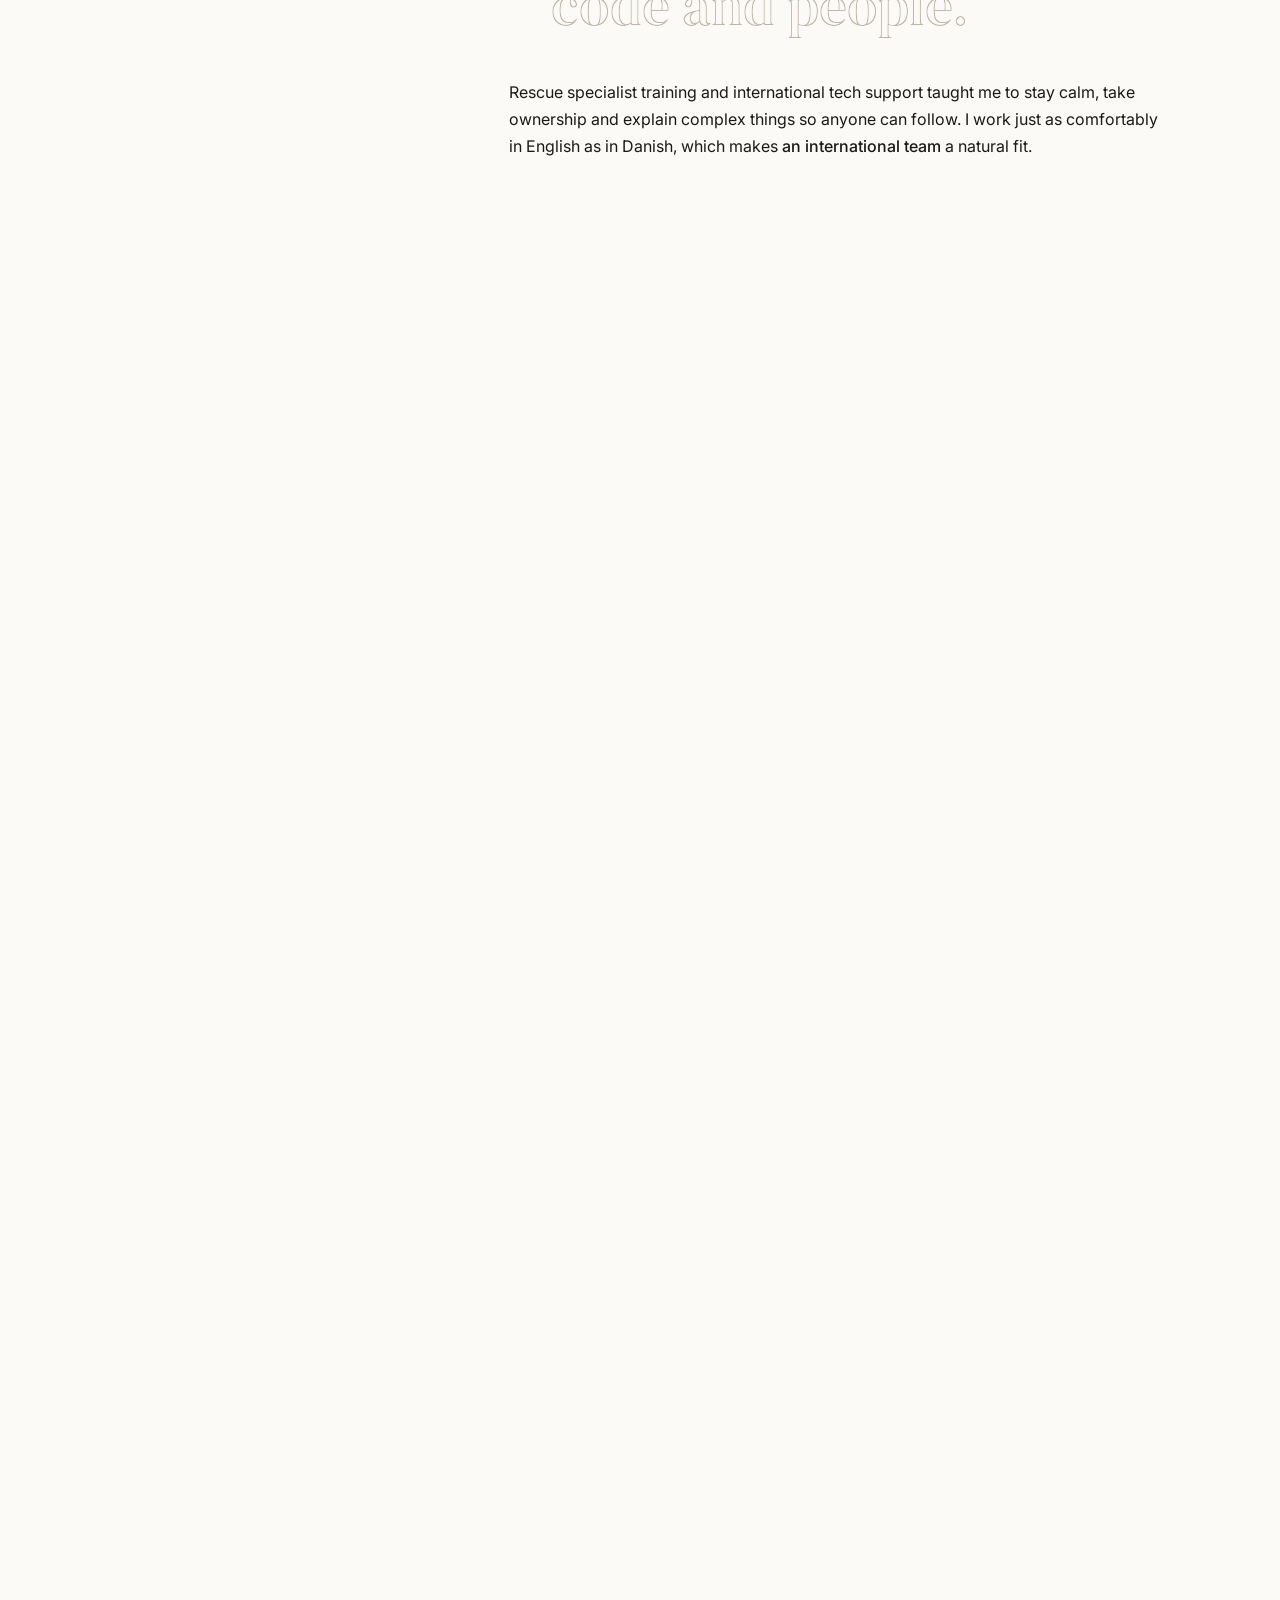
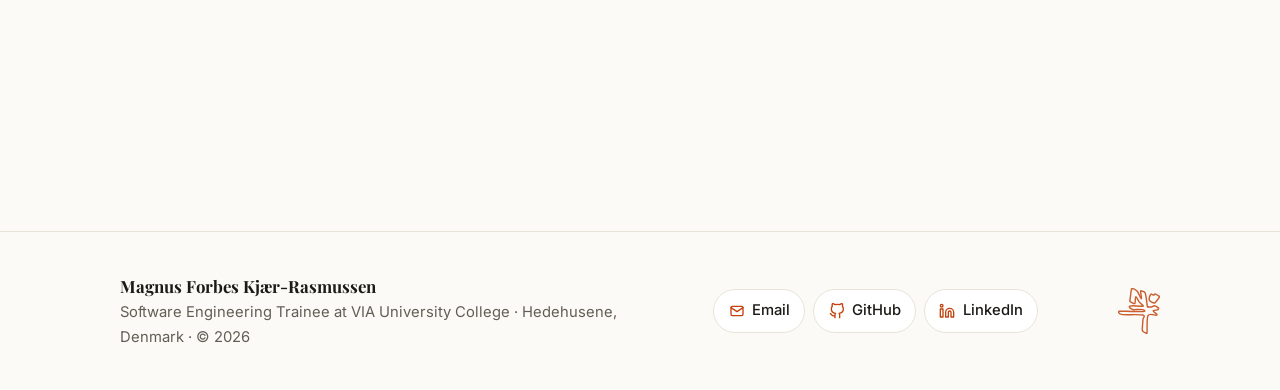
==== commit 15cdd719: "About polish" ====
--- a/index.html
+++ b/index.html
@@ -39,6 +39,10 @@
     />
     <link
             rel="stylesheet"
+            href="https://fonts.googleapis.com/css2?family=Outfit:wght@600&family=Space+Grotesk:wght@600&text=%20AGPSaegloprty&display=swap"
+    />
+    <link
+            rel="stylesheet"
             href="https://fonts.googleapis.com/css2?family=DM+Serif+Display&text=%20.%3FHIJNabcdefghijklmnoprstuwy&display=swap"
     />
     <link rel="expect" href="#page-end" blocking="render"/>
@@ -383,64 +387,6 @@
 
         <div class="scene-break" data-scene="2" aria-hidden="true"></div>
 
-        <section class="container section" id="about" data-rail="About" data-i18n-attr="data-rail:rail.about">
-            <div class="split">
-                <div class="split-aside reveal">
-                    <p class="eyebrow" data-i18n="about.eyebrow">About me</p>
-                    <h2 class="section-title" data-split data-i18n="about.title">Curious, hands-on and calm under
-                        pressure.</h2>
-                </div>
-
-                <div class="prose reveal">
-                    <p data-i18n="about.p1">
-                        I've always wanted to know <em>why</em> things work, and then whether
-                        they could work better. Software is where that curiosity gets to build
-                        something.
-                    </p>
-                    <p id="about-semester" data-i18n="about.semester">
-                        I'm on my <span data-semester="ordinal">3rd</span> semester now,
-                        <span data-studying="long">learning C# and .NET, building a CPU from
-                logic gates in DigiSim, and digging into algorithms and time
-                complexity</span>.
-                    </p>
-                    <p id="about-projects" data-i18n="about.projects">
-                        Outside class I've gone from a clean one-pager for my good friend's barbershop,
-                        <a class="brand-word brand-qilej" href="https://www.hosqilej.dk/" target="_blank"
-                           rel="noopener">Hos Qilej</a>,
-                        to
-                        <a class="brand-word brand-tackly" href="https://tackly.dk/" target="_blank" rel="noopener">Tackly</a>,
-                        a full marketplace app for equestrian equipment, live on the <a
-                            href="https://apps.apple.com/dk/app/id6827721554" target="_blank" rel="noopener">App Store</a> and <a
-                            href="https://play.google.com/store/apps/developer?id=4bestudio" target="_blank"
-                            rel="noopener">Google Play</a>
-                        under my own company.
-                    </p>
-                    <div class="about-cta card" data-i18n="about.cta">
-                        <p class="about-cta-brand">4bestudio</p>
-                        <p class="about-cta-ask">Need a website or a small app built?</p>
-                        <p class="about-cta-go">I'd love to help, so just
-                            <a class="reach-out" href="mailto:mforbeskr@outlook.dk">reach out!</a></p>
-                    </div>
-                    <p id="about-po" data-i18n="about.po">
-                        On our 2nd-semester project,
-                        <a class="brand-word brand-learnhub" href="https://github.com/mforbeskr/SEP2-Project-LearnHub"
-                           target="_blank" rel="noopener">LearnHub</a>, I was Product
-                        Owner, keeping the requirements and the progress on track. I loved
-                        it, and it's a direction I want to keep growing in.
-                    </p>
-                    <blockquote class="pull-quote" data-scrub>
-                        <p data-i18n="about.quote">I build bridges between code and people.</p>
-                    </blockquote>
-                    <p data-i18n="about.calm">
-                        Rescue specialist training and international tech support taught me
-                        to stay calm, take ownership and explain complex things so anyone
-                        can follow. I work just as comfortably in English as in Danish, which
-                        makes <strong class="callout">an international team</strong> a natural fit.
-                    </p>
-                </div>
-            </div>
-        </section>
-
         <section class="container section" id="work" data-rail="Portfolio" data-i18n-attr="data-rail:rail.portfolio">
             <div class="section-head reveal">
                 <div>
@@ -524,6 +470,64 @@
                         interface. I'm open to small tasks, prototypes and proof-of-concepts for startups, smaller
                         companies and private clients.</p>
                 </article>
+            </div>
+        </section>
+
+        <section class="container section" id="about" data-rail="About" data-i18n-attr="data-rail:rail.about">
+            <div class="split">
+                <div class="split-aside reveal">
+                    <p class="eyebrow" data-i18n="about.eyebrow">About me</p>
+                    <h2 class="section-title" data-split data-i18n="about.title">Curious, hands-on and calm under
+                        pressure.</h2>
+                </div>
+
+                <div class="prose reveal">
+                    <p data-i18n="about.p1">
+                        I've always wanted to know <em>why</em> things work, and then whether
+                        they could work better. Software is where that curiosity gets to build
+                        something.
+                    </p>
+                    <p id="about-semester" data-i18n="about.semester">
+                        I'm on my <span data-semester="ordinal">3rd</span> semester now,
+                        <span data-studying="long">learning C# and .NET, building a CPU from
+                logic gates in DigiSim, and digging into algorithms and time
+                complexity</span>.
+                    </p>
+                    <p id="about-projects" data-i18n="about.projects">
+                        Outside class I've gone from a clean one-pager for my good friend's barbershop,
+                        <a class="brand-word brand-qilej" href="https://www.hosqilej.dk/" target="_blank"
+                           rel="noopener">Hos Qilej</a>,
+                        to
+                        <a class="brand-word brand-tackly" href="https://tackly.dk/" target="_blank" rel="noopener">Tackly</a>,
+                        a full marketplace app for equestrian equipment, live on the <a
+                            href="https://apps.apple.com/dk/app/id6827721554" target="_blank" rel="noopener">App Store</a> and <a
+                            href="https://play.google.com/store/apps/developer?id=4bestudio" target="_blank"
+                            rel="noopener">Google Play</a>
+                        under my own company.
+                    </p>
+                    <div class="about-cta" data-i18n="about.cta">
+                        <p class="about-cta-brand">4bestudio</p>
+                        <p class="about-cta-ask">Need a website or a small app built?</p>
+                        <p class="about-cta-go">I'd love to help, so just
+                            <a class="reach-out" href="mailto:mforbeskr@outlook.dk">reach out!</a></p>
+                    </div>
+                    <p id="about-po" data-i18n="about.po">
+                        On our 2nd-semester project,
+                        <a class="brand-word brand-learnhub" href="https://github.com/mforbeskr/SEP2-Project-LearnHub"
+                           target="_blank" rel="noopener">LearnHub</a>, I was Product
+                        Owner, keeping the requirements and the progress on track. I loved
+                        it, and it's a direction I want to keep growing in.
+                    </p>
+                    <blockquote class="pull-quote" data-scrub>
+                        <p data-i18n="about.quote">I build bridges between code and people.</p>
+                    </blockquote>
+                    <p data-i18n="about.calm">
+                        Rescue specialist training and international tech support taught me
+                        to stay calm, take ownership and explain complex things so anyone
+                        can follow. I work just as comfortably in English as in Danish, which
+                        makes <strong class="callout">an international team</strong> a natural fit.
+                    </p>
+                </div>
             </div>
         </section>
 
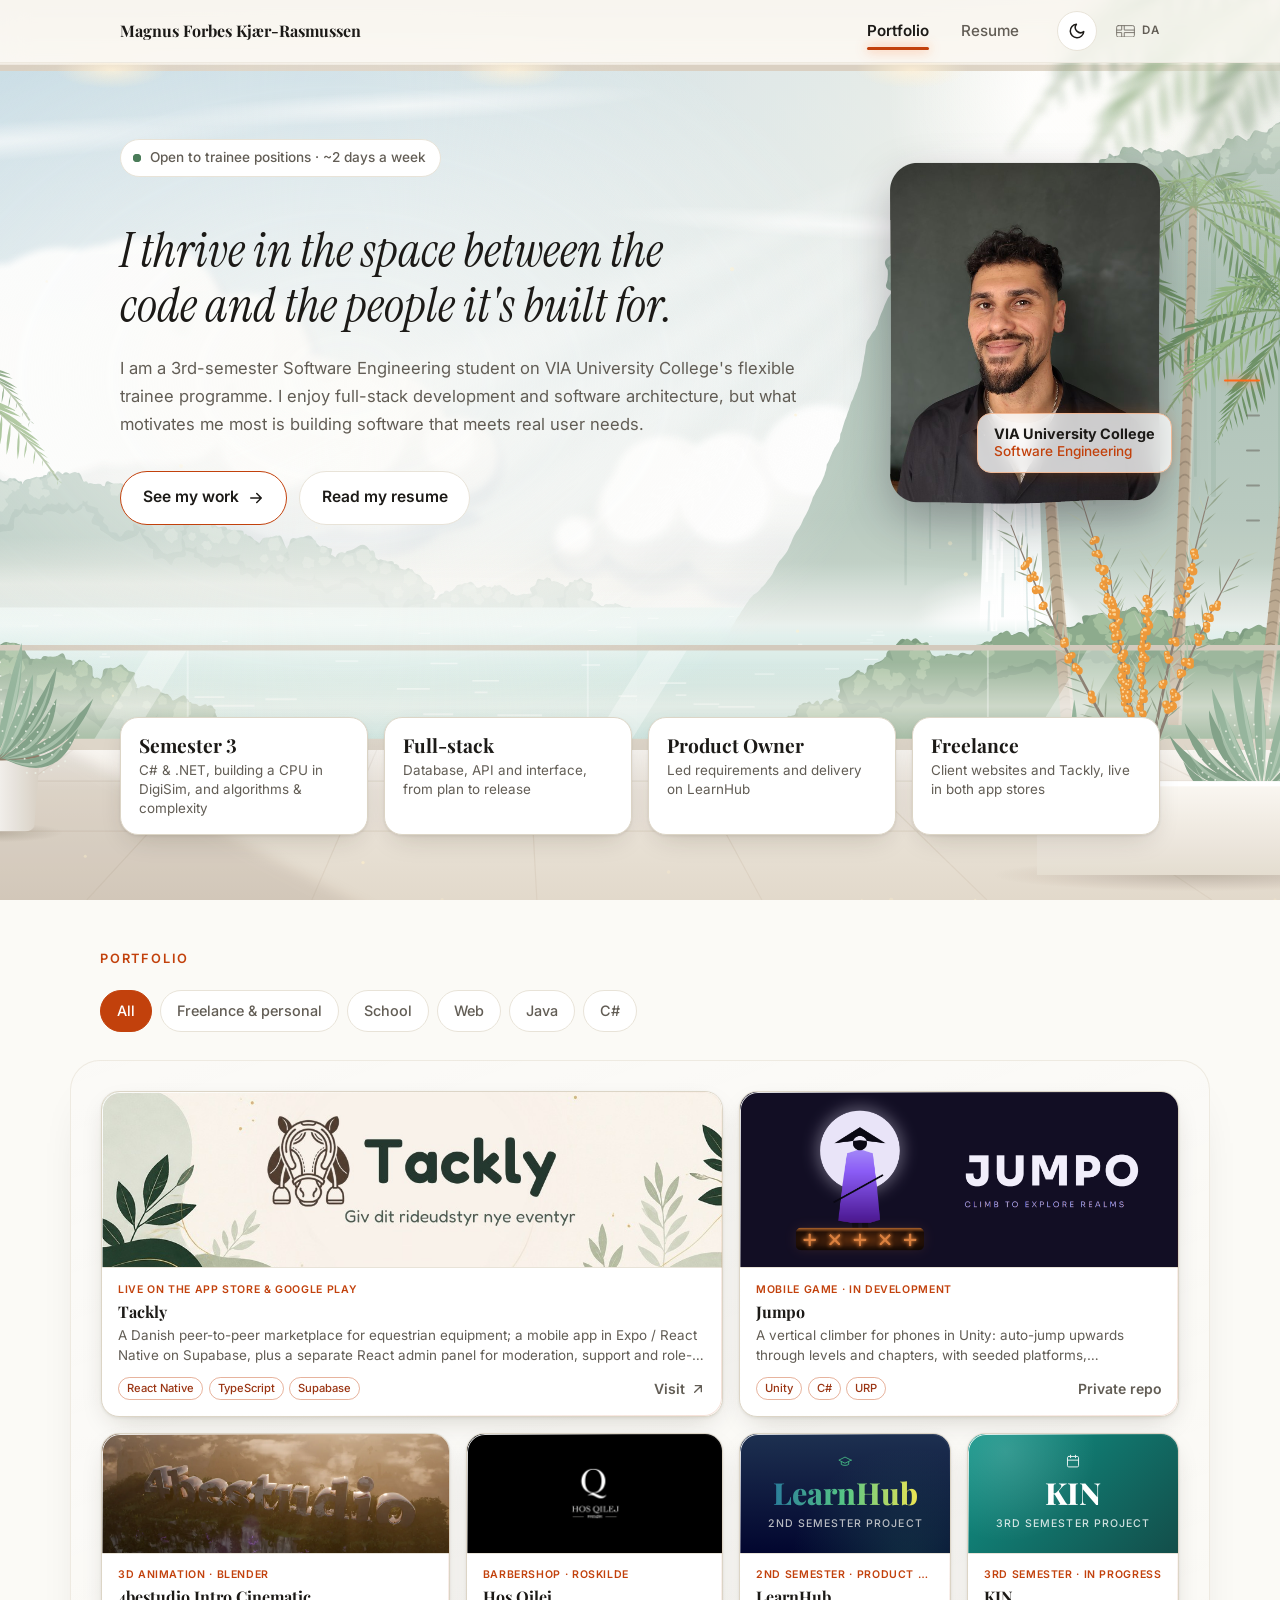
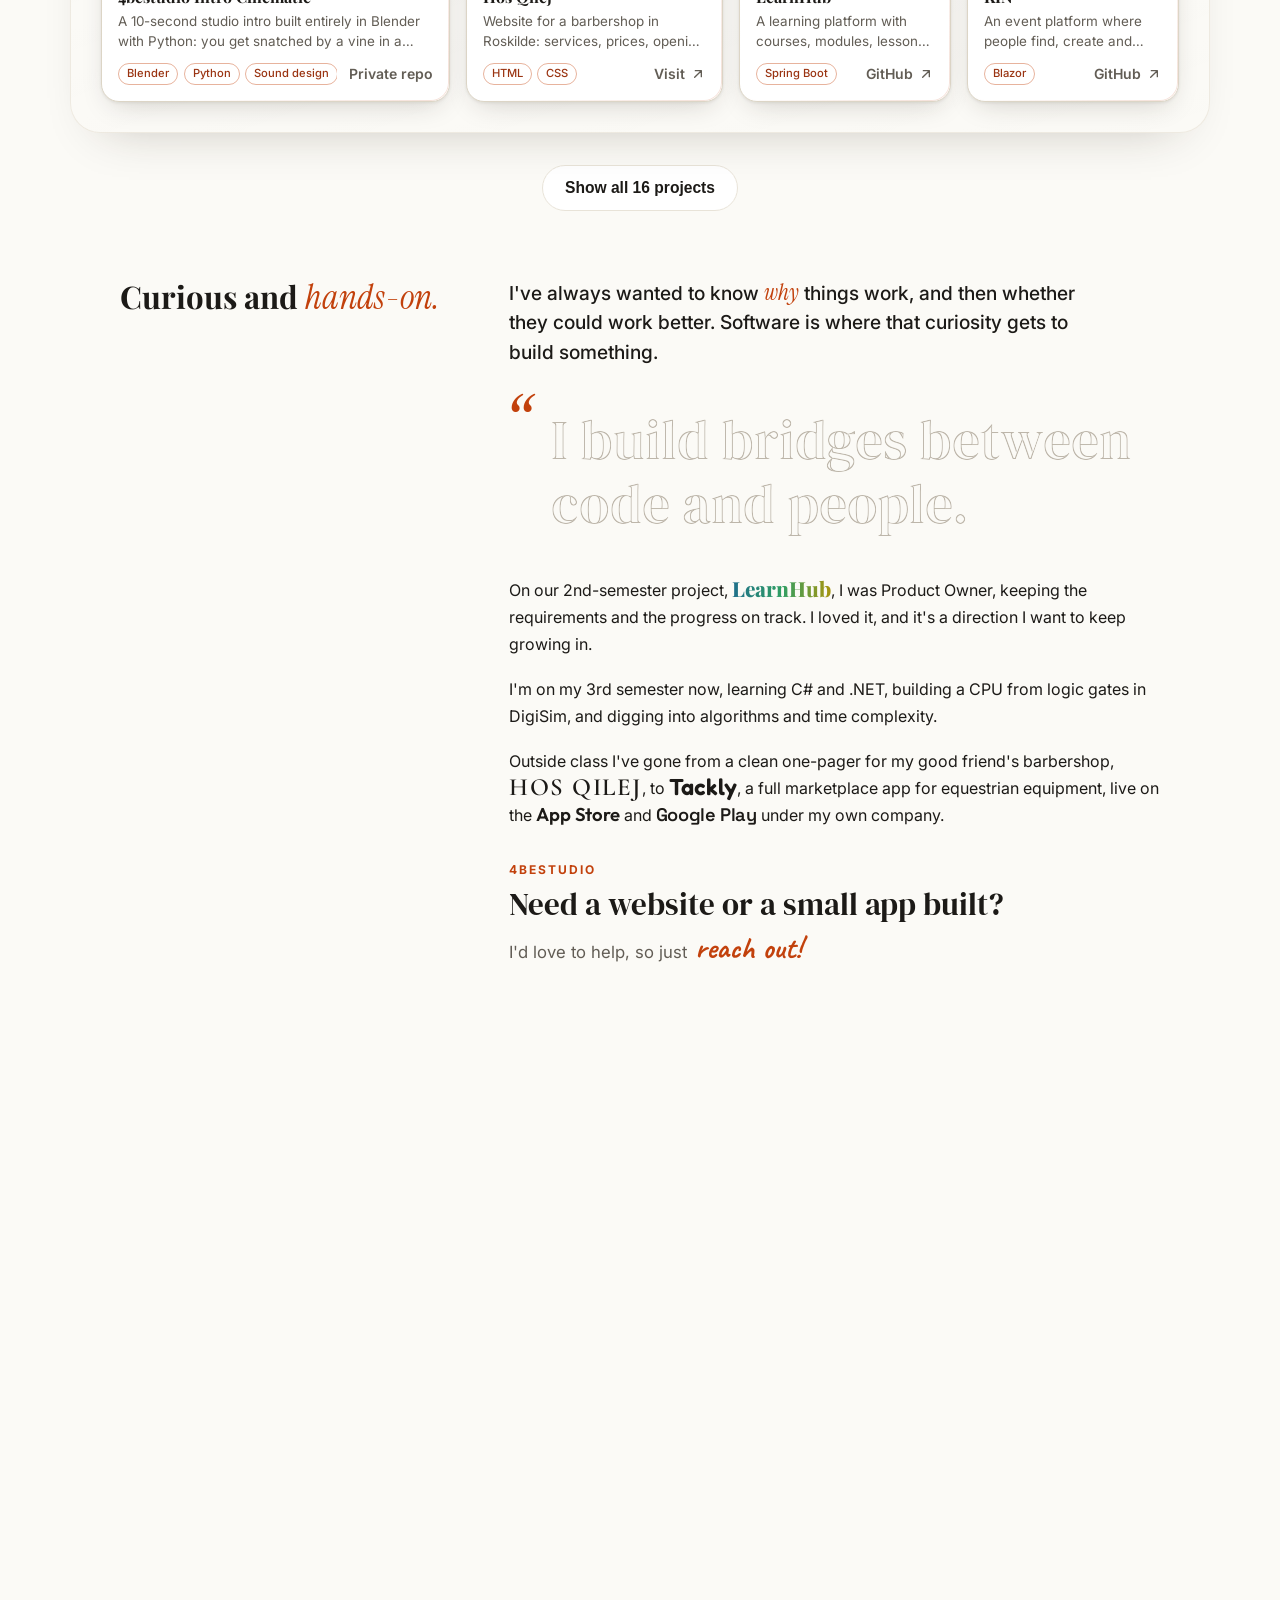
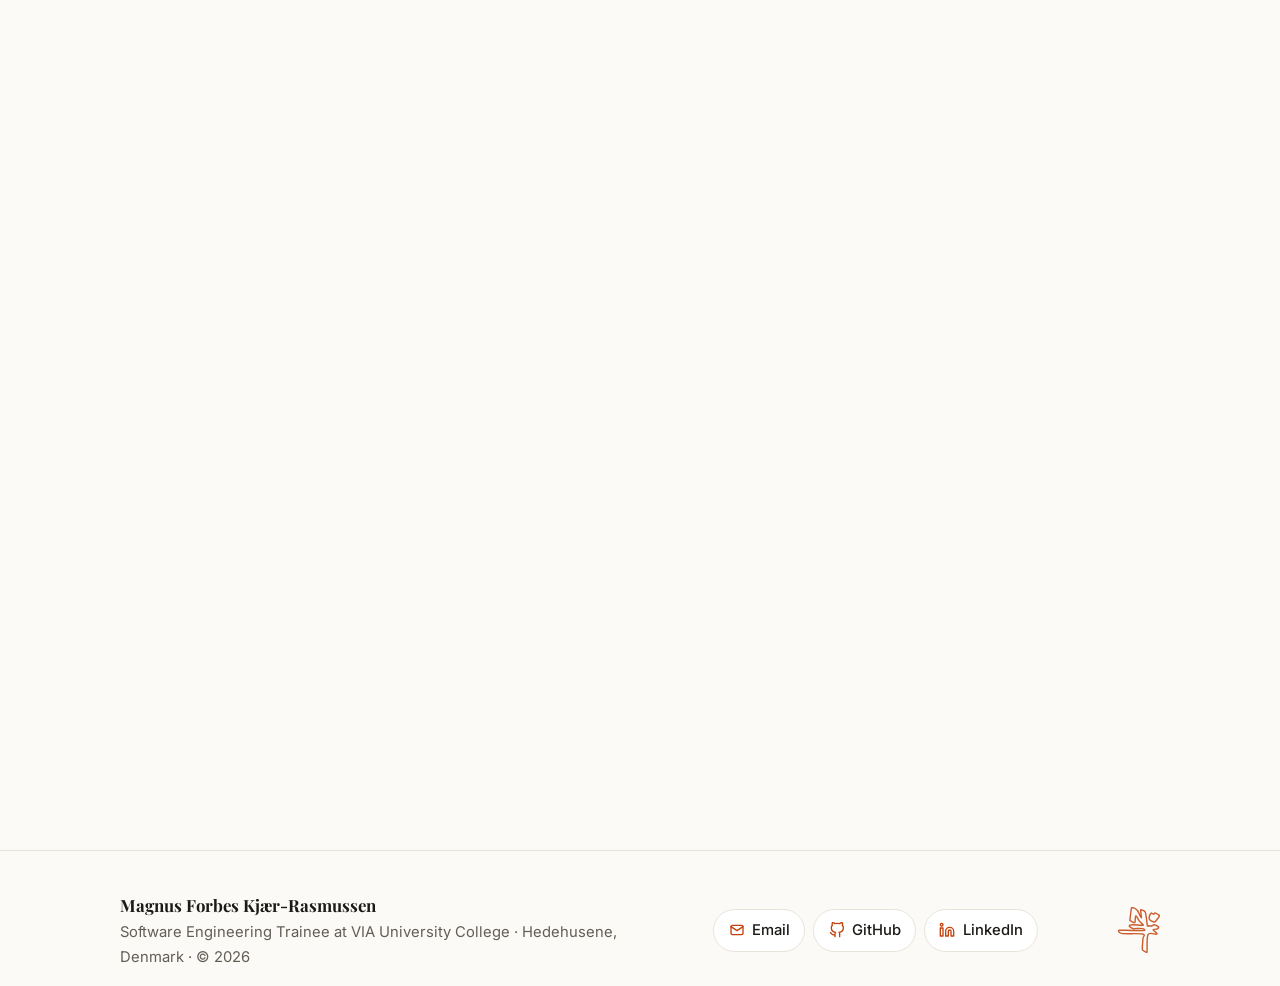
==== commit 0f97dfc6: "About reshuffle" ====
--- a/index.html
+++ b/index.html
@@ -356,30 +356,26 @@
             <ul class="stats">
                 <li class="reveal">
                     <a class="card stat" href="resume.html#now-studying">
-                        <span class="stat-line" aria-hidden="true"></span>
                         <span class="stat-value">Semester <span data-semester="number">3</span></span>
                         <span class="stat-label" data-studying="short">C# &amp; .NET, building a CPU in DigiSim, and algorithms &amp; complexity</span>
                     </a>
                 </li>
                 <li class="reveal" style="--delay: 0.05s">
-                    <a class="card stat" href="#about-po">
-                        <span class="stat-line" aria-hidden="true"></span>
-                        <span class="stat-value">PO</span>
-                        <span class="stat-label" data-i18n="facts.po">loved being Product Owner on LearnHub, a role I want to explore more</span>
+                    <a class="card stat" href="#work">
+                        <span class="stat-value">Full-stack</span>
+                        <span class="stat-label" data-i18n="facts.fullstack">Database, API and interface, from plan to release</span>
                     </a>
                 </li>
                 <li class="reveal" style="--delay: 0.1s">
-                    <a class="card stat" href="#work" data-filter-link="personal">
-                        <span class="stat-line" aria-hidden="true"></span>
-                        <span class="stat-value">Freelance</span>
-                        <span class="stat-label" data-i18n="facts.freelance">a website for a real client, and Tackly, live on the App Store and Google Play</span>
+                    <a class="card stat" href="#about-po">
+                        <span class="stat-value">Product Owner</span>
+                        <span class="stat-label" data-i18n="facts.po">Led requirements and delivery on LearnHub</span>
                     </a>
                 </li>
                 <li class="reveal" style="--delay: 0.15s">
-                    <a class="card stat" href="#hobbies">
-                        <span class="stat-line" aria-hidden="true"></span>
-                        <span class="stat-value">Balance</span>
-                        <span class="stat-label" data-i18n="facts.balance">family life in Hedehusene, gaming, basketball and playing the piano at home</span>
+                    <a class="card stat" href="#work" data-filter-link="personal">
+                        <span class="stat-value">Freelance</span>
+                        <span class="stat-label" data-i18n="facts.freelance">Client websites and Tackly, live in both app stores</span>
                     </a>
                 </li>
             </ul>
@@ -388,16 +384,7 @@
         <div class="scene-break" data-scene="2" aria-hidden="true"></div>
 
         <section class="container section" id="work" data-rail="Portfolio" data-i18n-attr="data-rail:rail.portfolio">
-            <div class="section-head reveal">
-                <div>
-                    <p class="eyebrow">Portfolio</p>
-                    <h2 class="section-title" data-split data-i18n="work.title">Things I've built</h2>
-                </div>
-            </div>
-            <p class="lead reveal work-lead" data-i18n="work.lead">
-                From a marketplace app live on the App Store and Google Play to semester
-                projects in Java, C# and React.
-            </p>
+            <p class="eyebrow reveal work-eyebrow">Portfolio</p>
             <div class="filters" role="group" aria-label="Filter projects" data-i18n-attr="aria-label:filter.aria">
                 <button class="filter" type="button" data-filter="all" aria-pressed="true" data-i18n="filter.all">All
                 </button>
@@ -419,66 +406,10 @@
             </div>
         </section>
 
-        <section class="container section" aria-labelledby="approach-heading">
-            <div class="reveal">
-                <p class="eyebrow" data-i18n="approach.eyebrow">How I work</p>
-                <h2 id="approach-heading" class="section-title" data-i18n="approach.title">Learning by Building</h2>
-                <p class="lead" style="margin-bottom: 2rem" data-i18n="approach.lead">
-                    Each project taught me something new, and I keep going back to refine
-                    the older ones.
-                </p>
-            </div>
-
-            <div class="feature-grid">
-                <article class="card feature spotlight reveal">
-                    <div class="feature-icon">
-                        <svg viewBox="0 0 24 24" fill="none" stroke="currentColor" stroke-width="2"
-                             stroke-linecap="round" stroke-linejoin="round" aria-hidden="true">
-                            <circle cx="12" cy="12" r="10"/>
-                            <circle cx="12" cy="12" r="6"/>
-                            <circle cx="12" cy="12" r="2"/>
-                        </svg>
-                    </div>
-                    <h3 data-i18n="approach.f1Title">From idea to completion</h3>
-                    <p data-i18n="approach.f1">I enjoy small, focused projects where I can take an idea all the way:
-                        planning structure, designing simple interfaces and refining functionality through testing and
-                        iteration.</p>
-                </article>
-                <article class="card feature spotlight reveal" style="--delay: 0.05s">
-                    <div class="feature-icon">
-                        <svg viewBox="0 0 24 24" fill="none" stroke="currentColor" stroke-width="2"
-                             stroke-linecap="round" stroke-linejoin="round" aria-hidden="true">
-                            <rect x="2" y="3" width="20" height="14" rx="2"/>
-                            <path d="M8 21h8M12 17v4"/>
-                        </svg>
-                    </div>
-                    <h3 data-i18n="approach.f2Title">Front-end and beyond</h3>
-                    <p data-i18n="approach.f2">From responsive layouts in HTML, CSS and JavaScript to application logic
-                        in Java and JavaFX. Even in small projects I put emphasis on readability, structure and
-                        maintainability.</p>
-                </article>
-                <article class="card feature spotlight reveal" style="--delay: 0.1s">
-                    <div class="feature-icon">
-                        <svg viewBox="0 0 24 24" fill="none" stroke="currentColor" stroke-width="2"
-                             stroke-linecap="round" stroke-linejoin="round" aria-hidden="true">
-                            <path d="m12 2 10 5-10 5L2 7z"/>
-                            <path d="m2 17 10 5 10-5M2 12l10 5 10-5"/>
-                        </svg>
-                    </div>
-                    <h3 data-i18n="approach.f3Title">Full-stack in practice</h3>
-                    <p data-i18n="approach.f3">I like owning a feature end to end: database, security rules, API and
-                        interface. I'm open to small tasks, prototypes and proof-of-concepts for startups, smaller
-                        companies and private clients.</p>
-                </article>
-            </div>
-        </section>
-
         <section class="container section" id="about" data-rail="About" data-i18n-attr="data-rail:rail.about">
             <div class="split">
                 <div class="split-aside reveal">
-                    <p class="eyebrow" data-i18n="about.eyebrow">About me</p>
-                    <h2 class="section-title" data-split data-i18n="about.title">Curious, hands-on and calm under
-                        pressure.</h2>
+                    <h2 class="section-title" data-split data-i18n="about.title">Curious and hands-on.</h2>
                 </div>
 
                 <div class="prose reveal">
@@ -486,6 +417,16 @@
                         I've always wanted to know <em>why</em> things work, and then whether
                         they could work better. Software is where that curiosity gets to build
                         something.
+                    </p>
+                    <blockquote class="pull-quote" data-scrub>
+                        <p data-i18n="about.quote">I build bridges between code and people.</p>
+                    </blockquote>
+                    <p id="about-po" data-i18n="about.po">
+                        On our 2nd-semester project,
+                        <a class="brand-word brand-learnhub" href="https://github.com/mforbeskr/SEP2-Project-LearnHub"
+                           target="_blank" rel="noopener">LearnHub</a>, I was Product
+                        Owner, keeping the requirements and the progress on track. I loved
+                        it, and it's a direction I want to keep growing in.
                     </p>
                     <p id="about-semester" data-i18n="about.semester">
                         I'm on my <span data-semester="ordinal">3rd</span> semester now,
@@ -500,8 +441,8 @@
                         to
                         <a class="brand-word brand-tackly" href="https://tackly.dk/" target="_blank" rel="noopener">Tackly</a>,
                         a full marketplace app for equestrian equipment, live on the <a
-                            href="https://apps.apple.com/dk/app/id6827721554" target="_blank" rel="noopener">App Store</a> and <a
-                            href="https://play.google.com/store/apps/developer?id=4bestudio" target="_blank"
+                            href="https://apps.apple.com/dk/app/tackly-k%C3%B8b-s%C3%A6lg-rideudstyr/id6827721554?l=da" target="_blank" rel="noopener">App Store</a> and <a
+                            href="https://play.google.com/store/apps/details?id=dk.equilo.app" target="_blank"
                             rel="noopener">Google Play</a>
                         under my own company.
                     </p>
@@ -511,22 +452,6 @@
                         <p class="about-cta-go">I'd love to help, so just
                             <a class="reach-out" href="mailto:mforbeskr@outlook.dk">reach out!</a></p>
                     </div>
-                    <p id="about-po" data-i18n="about.po">
-                        On our 2nd-semester project,
-                        <a class="brand-word brand-learnhub" href="https://github.com/mforbeskr/SEP2-Project-LearnHub"
-                           target="_blank" rel="noopener">LearnHub</a>, I was Product
-                        Owner, keeping the requirements and the progress on track. I loved
-                        it, and it's a direction I want to keep growing in.
-                    </p>
-                    <blockquote class="pull-quote" data-scrub>
-                        <p data-i18n="about.quote">I build bridges between code and people.</p>
-                    </blockquote>
-                    <p data-i18n="about.calm">
-                        Rescue specialist training and international tech support taught me
-                        to stay calm, take ownership and explain complex things so anyone
-                        can follow. I work just as comfortably in English as in Danish, which
-                        makes <strong class="callout">an international team</strong> a natural fit.
-                    </p>
                 </div>
             </div>
         </section>
@@ -536,10 +461,6 @@
         <section class="container section" id="hobbies" data-rail="Hobbies" data-i18n-attr="data-rail:rail.hobbies">
             <div class="reveal">
                 <p class="eyebrow" data-i18n="hobbies.eyebrow">Hobbies</p>
-                <h2 class="section-title" data-split data-i18n="hobbies.title">Life outside the code</h2>
-                <p class="lead" data-i18n="hobbies.lead">
-                    What keeps me creative and grounded when I'm not writing code.
-                </p>
             </div>
             <div class="hobby-grid">
                 <article class="card hobby hobby-music reveal">
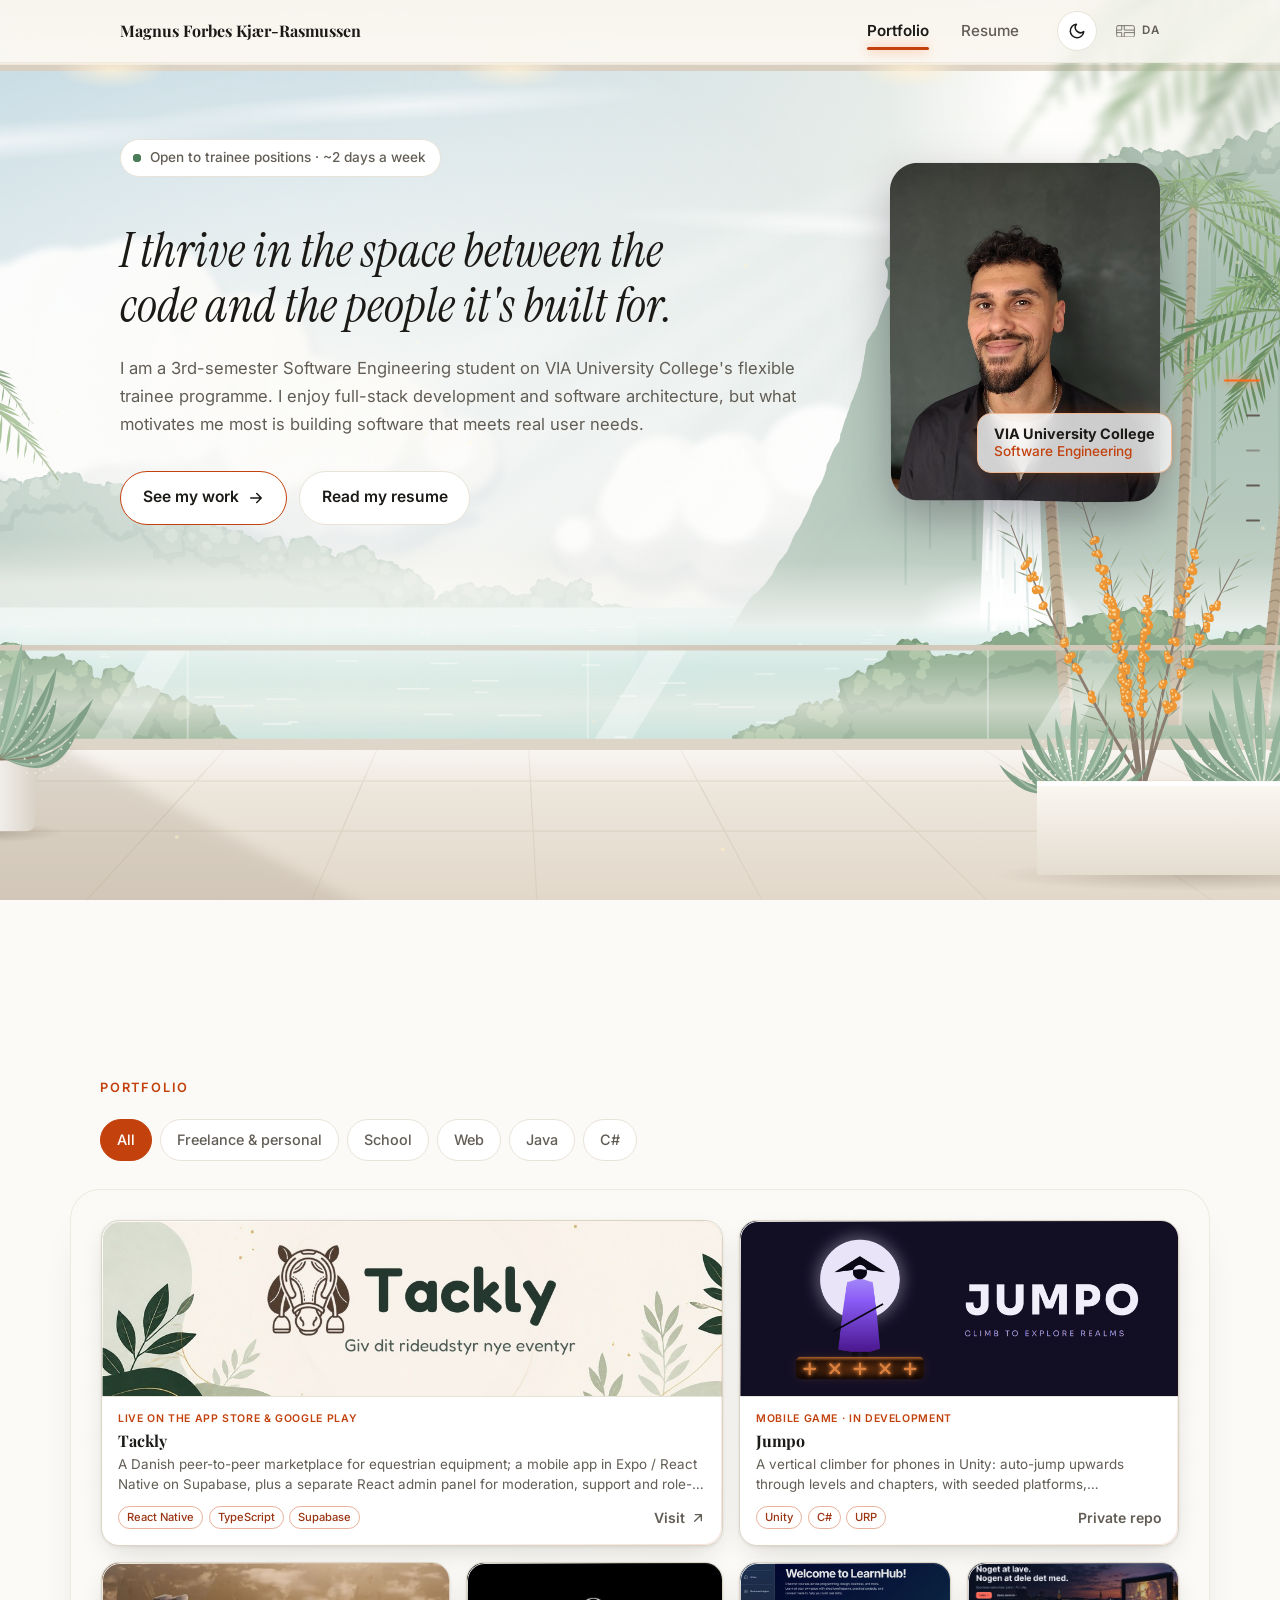
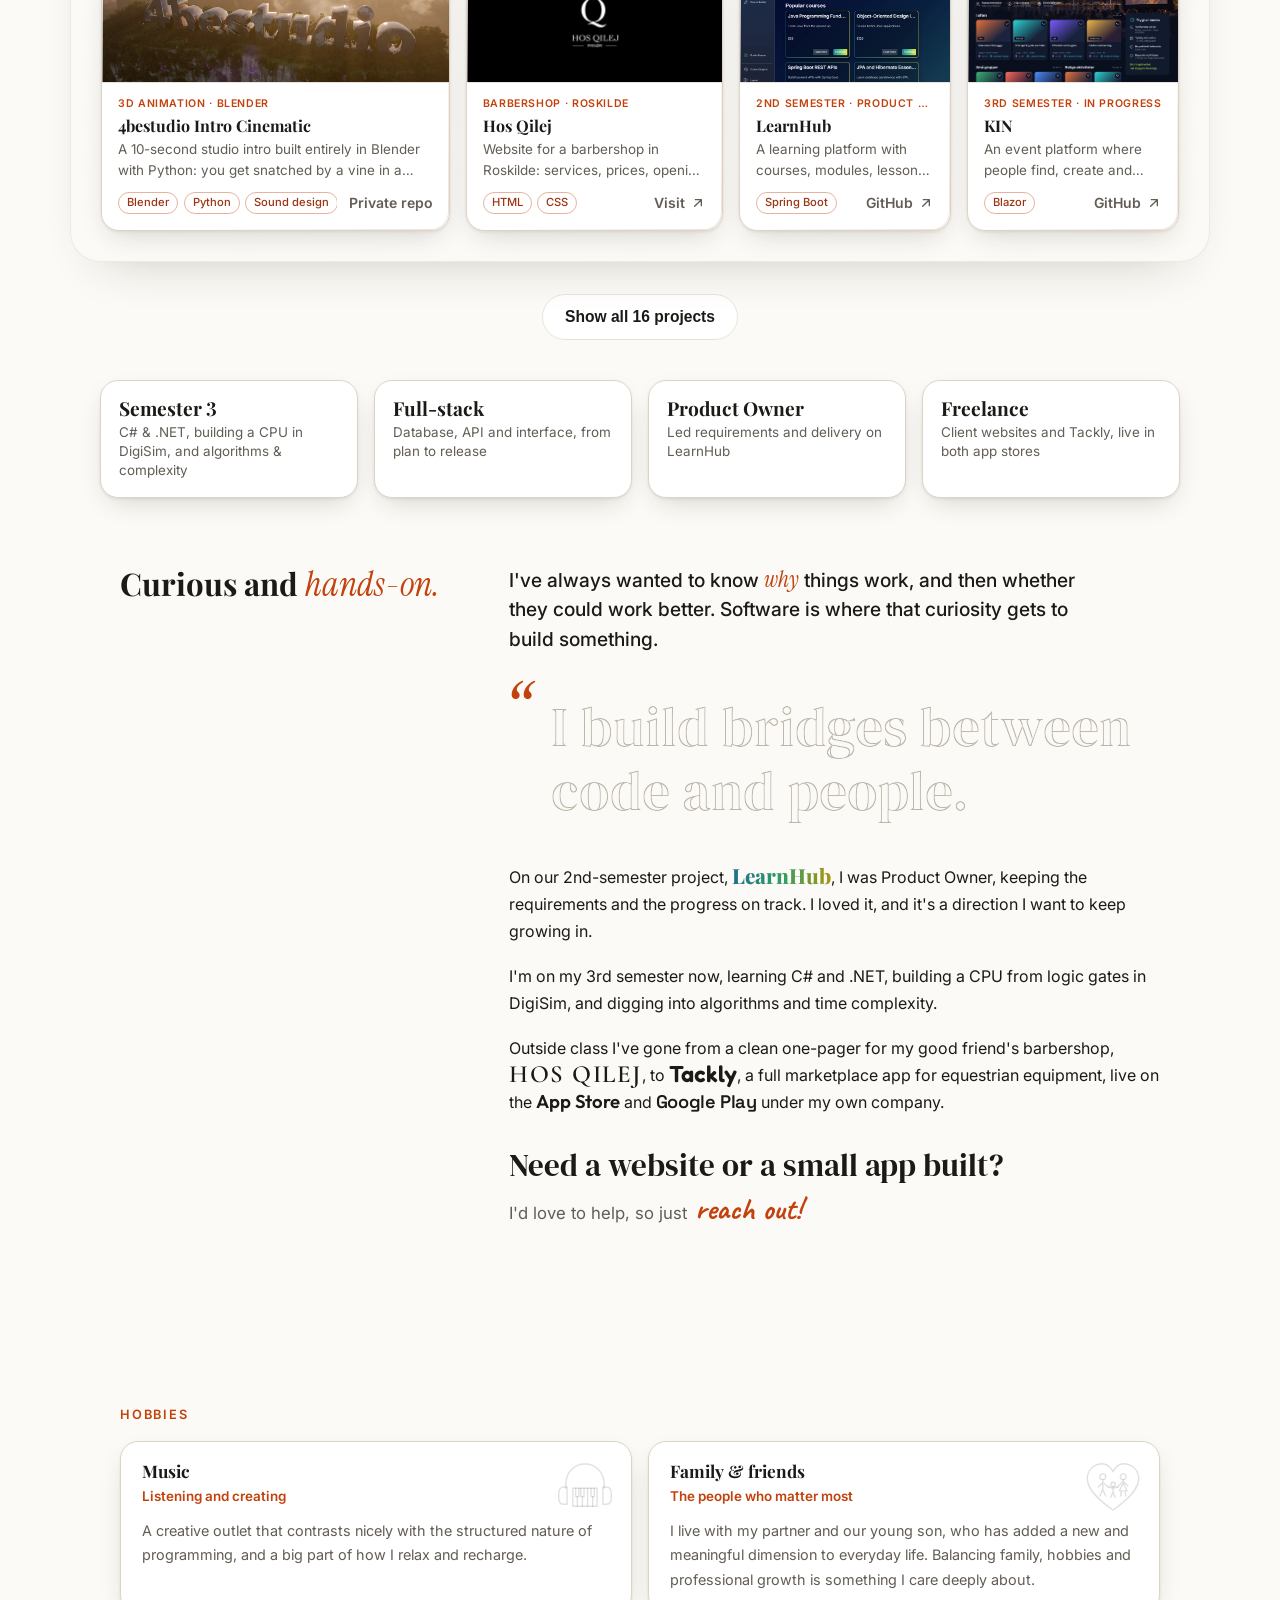
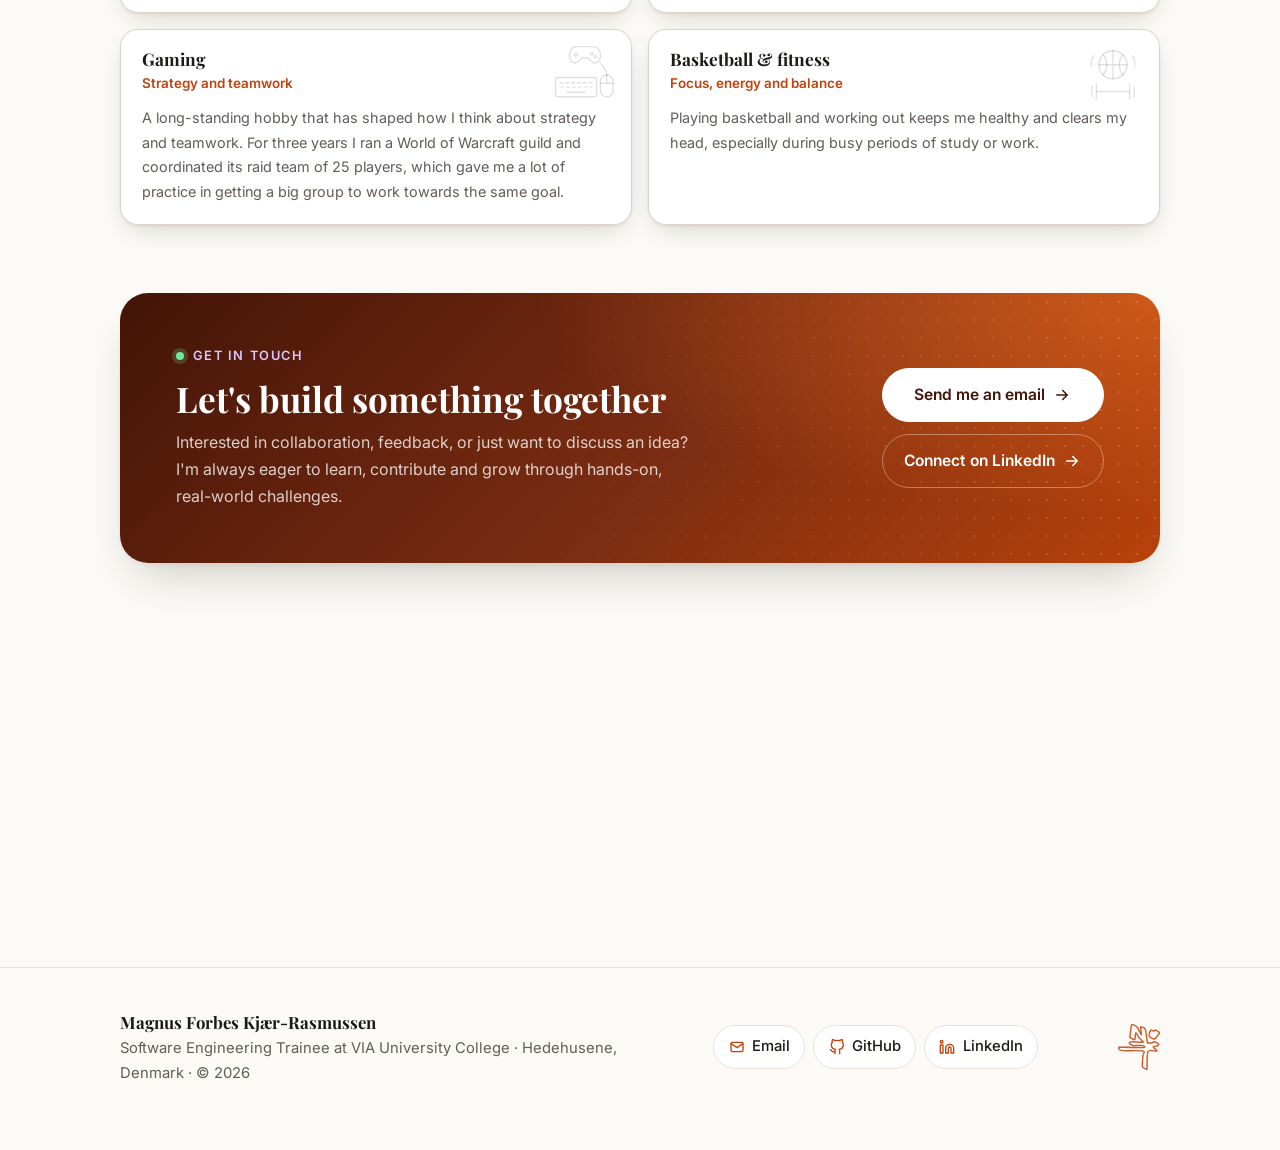
==== commit aae71de0: "Hobby icons" ====
--- a/index.html
+++ b/index.html
@@ -352,35 +352,6 @@
 
         </div>
 
-        <section class="container facts" aria-label="Quick facts" data-i18n-attr="aria-label:facts.aria">
-            <ul class="stats">
-                <li class="reveal">
-                    <a class="card stat" href="resume.html#now-studying">
-                        <span class="stat-value">Semester <span data-semester="number">3</span></span>
-                        <span class="stat-label" data-studying="short">C# &amp; .NET, building a CPU in DigiSim, and algorithms &amp; complexity</span>
-                    </a>
-                </li>
-                <li class="reveal" style="--delay: 0.05s">
-                    <a class="card stat" href="#work">
-                        <span class="stat-value">Full-stack</span>
-                        <span class="stat-label" data-i18n="facts.fullstack">Database, API and interface, from plan to release</span>
-                    </a>
-                </li>
-                <li class="reveal" style="--delay: 0.1s">
-                    <a class="card stat" href="#about-po">
-                        <span class="stat-value">Product Owner</span>
-                        <span class="stat-label" data-i18n="facts.po">Led requirements and delivery on LearnHub</span>
-                    </a>
-                </li>
-                <li class="reveal" style="--delay: 0.15s">
-                    <a class="card stat" href="#work" data-filter-link="personal">
-                        <span class="stat-value">Freelance</span>
-                        <span class="stat-label" data-i18n="facts.freelance">Client websites and Tackly, live in both app stores</span>
-                    </a>
-                </li>
-            </ul>
-        </section>
-
         <div class="scene-break" data-scene="2" aria-hidden="true"></div>
 
         <section class="container section" id="work" data-rail="Portfolio" data-i18n-attr="data-rail:rail.portfolio">
@@ -404,6 +375,34 @@
                         aria-expanded="false">Show all projects
                 </button>
             </div>
+            <div class="facts" role="group" aria-label="Quick facts" data-i18n-attr="aria-label:facts.aria">
+                <ul class="stats">
+                    <li class="reveal">
+                        <a class="card stat" href="resume.html#now-studying">
+                            <span class="stat-value">Semester <span data-semester="number">3</span></span>
+                            <span class="stat-label" data-studying="short">C# &amp; .NET, building a CPU in DigiSim, and algorithms &amp; complexity</span>
+                        </a>
+                    </li>
+                    <li class="reveal" style="--delay: 0.05s">
+                        <a class="card stat" href="#work">
+                            <span class="stat-value">Full-stack</span>
+                            <span class="stat-label" data-i18n="facts.fullstack">Database, API and interface, from plan to release</span>
+                        </a>
+                    </li>
+                    <li class="reveal" style="--delay: 0.1s">
+                        <a class="card stat" href="#about-po">
+                            <span class="stat-value">Product Owner</span>
+                            <span class="stat-label" data-i18n="facts.po">Led requirements and delivery on LearnHub</span>
+                        </a>
+                    </li>
+                    <li class="reveal" style="--delay: 0.15s">
+                        <a class="card stat" href="#work" data-filter-link="personal">
+                            <span class="stat-value">Freelance</span>
+                            <span class="stat-label" data-i18n="facts.freelance">Client websites and Tackly, live in both app stores</span>
+                        </a>
+                    </li>
+                </ul>
+            </div>
         </section>
 
         <section class="container section" id="about" data-rail="About" data-i18n-attr="data-rail:rail.about">
@@ -447,7 +446,6 @@
                         under my own company.
                     </p>
                     <div class="about-cta" data-i18n="about.cta">
-                        <p class="about-cta-brand">4bestudio</p>
                         <p class="about-cta-ask">Need a website or a small app built?</p>
                         <p class="about-cta-go">I'd love to help, so just
                             <a class="reach-out" href="mailto:mforbeskr@outlook.dk">reach out!</a></p>
@@ -466,16 +464,20 @@
                 <article class="card hobby hobby-music reveal">
                     <svg class="hobby-art" viewBox="0 0 100 100" aria-hidden="true">
                         <g class="art-base">
-                            <path pathLength="1" d="M38 74V26L80 17V64"/>
-                            <path pathLength="1" d="M38 38L80 29"/>
-                            <circle pathLength="1" cx="29" cy="74" r="9"/>
-                            <circle pathLength="1" cx="71" cy="64" r="9"/>
+                            <path pathLength="1" d="M20 52V46C20 26 34 14 50 14C66 14 80 26 80 46V52"/>
+                            <path pathLength="1" d="M22 50H17C12 50 9 54 9 60V67C9 73 12 77 17 77H22Z"/>
+                            <path pathLength="1" d="M78 50H83C88 50 91 54 91 60V67C91 73 88 77 83 77H78Z"/>
+                            <path pathLength="1" d="M31 52H69V80H31Z"/>
+                            <path pathLength="1" d="M35.5 52V65H40.5V52M43.5 52V65H48.5V52M59.5 52V65H64.5V52"/>
+                            <path pathLength="1" d="M38 65V80M46 65V80M54 52V80M62 65V80"/>
                         </g>
                         <g class="art-glow">
-                            <path pathLength="1" d="M38 74V26L80 17V64"/>
-                            <path pathLength="1" d="M38 38L80 29"/>
-                            <circle pathLength="1" cx="29" cy="74" r="9"/>
-                            <circle pathLength="1" cx="71" cy="64" r="9"/>
+                            <path pathLength="1" d="M20 52V46C20 26 34 14 50 14C66 14 80 26 80 46V52"/>
+                            <path pathLength="1" d="M22 50H17C12 50 9 54 9 60V67C9 73 12 77 17 77H22Z"/>
+                            <path pathLength="1" d="M78 50H83C88 50 91 54 91 60V67C91 73 88 77 83 77H78Z"/>
+                            <path pathLength="1" d="M31 52H69V80H31Z"/>
+                            <path pathLength="1" d="M35.5 52V65H40.5V52M43.5 52V65H48.5V52M59.5 52V65H64.5V52"/>
+                            <path pathLength="1" d="M38 65V80M46 65V80M54 52V80M62 65V80"/>
                         </g>
                     </svg>
                     <h2 data-i18n="hobby.musicTitle">Music</h2>
@@ -490,12 +492,22 @@
                 <article class="card hobby hobby-family reveal" style="--delay: 0.05s">
                     <svg class="hobby-art" viewBox="0 0 100 100" aria-hidden="true">
                         <g class="art-base">
-                            <path pathLength="1"
-                                  d="M50 86C22 66 8 50 10 34C12 20 24 12 36 14C43 15 47 20 50 26C53 20 57 15 64 14C76 12 88 20 90 34C92 50 78 66 50 86Z"/>
+                            <path pathLength="1" d="M50 86C22 66 8 50 10 34C12 20 24 12 36 14C43 15 47 20 50 26C53 20 57 15 64 14C76 12 88 20 90 34C92 50 78 66 50 86Z"/>
+                            <circle pathLength="1" cx="34" cy="34" r="4.5"/>
+                            <path pathLength="1" d="M34 38.5V54M34 54L29.5 64M34 54L38.5 64M34 43L27 50M34 43L43 50"/>
+                            <circle pathLength="1" cx="66" cy="34" r="4.5"/>
+                            <path pathLength="1" d="M66 38.5V44M66 41L57 50M66 41L73 48M66 44L60 56H72Z M63 56L62 64M69 56L70 64"/>
+                            <circle pathLength="1" cx="50" cy="46" r="3.5"/>
+                            <path pathLength="1" d="M50 49.5V58M50 58L46.5 66M50 58L53.5 66M50 52L43 50M50 52L57 50"/>
                         </g>
                         <g class="art-glow">
-                            <path pathLength="1"
-                                  d="M50 86C22 66 8 50 10 34C12 20 24 12 36 14C43 15 47 20 50 26C53 20 57 15 64 14C76 12 88 20 90 34C92 50 78 66 50 86Z"/>
+                            <path pathLength="1" d="M50 86C22 66 8 50 10 34C12 20 24 12 36 14C43 15 47 20 50 26C53 20 57 15 64 14C76 12 88 20 90 34C92 50 78 66 50 86Z"/>
+                            <circle pathLength="1" cx="34" cy="34" r="4.5"/>
+                            <path pathLength="1" d="M34 38.5V54M34 54L29.5 64M34 54L38.5 64M34 43L27 50M34 43L43 50"/>
+                            <circle pathLength="1" cx="66" cy="34" r="4.5"/>
+                            <path pathLength="1" d="M66 38.5V44M66 41L57 50M66 41L73 48M66 44L60 56H72Z M63 56L62 64M69 56L70 64"/>
+                            <circle pathLength="1" cx="50" cy="46" r="3.5"/>
+                            <path pathLength="1" d="M50 49.5V58M50 58L46.5 66M50 58L53.5 66M50 52L43 50M50 52L57 50"/>
                         </g>
                     </svg>
                     <h2 data-i18n="hobby.familyTitle">Family &amp; friends</h2>
@@ -511,18 +523,26 @@
                 <article class="card hobby hobby-gaming reveal">
                     <svg class="hobby-art" viewBox="0 0 100 100" aria-hidden="true">
                         <g class="art-base">
-                            <path pathLength="1"
-                                  d="M28 34H72C84 34 92 44 92 58C92 72 84 78 76 78C68 78 64 68 58 64H42C36 68 32 78 24 78C16 78 8 72 8 58C8 44 16 34 28 34Z"/>
-                            <path pathLength="1" d="M26 49V63M19 56H33"/>
-                            <circle pathLength="1" cx="68" cy="53" r="3.5"/>
-                            <circle pathLength="1" cx="78" cy="61" r="3.5"/>
+                            <path pathLength="1" d="M37.2 5.7H62.8C69.7 5.7 74.4 11.5 74.4 19.6C74.4 27.8 69.7 31.2 65.1 31.2C60.4 31.2 58.1 25.4 54.6 23.1H45.4C41.9 25.4 39.6 31.2 34.9 31.2C30.3 31.2 25.6 27.8 25.6 19.6C25.6 11.5 30.3 5.7 37.2 5.7Z"/>
+                            <path pathLength="1" d="M36 14.5V22.5M32 18.5H40"/>
+                            <circle pathLength="1" cx="60.4" cy="16.7" r="2"/>
+                            <circle pathLength="1" cx="66.2" cy="21.4" r="2"/>
+                            <path pathLength="1" d="M7 54H65C67 54 68 55 68 57V81C68 83 67 84 65 84H7C5 84 4 83 4 81V57C4 55 5 54 7 54Z"/>
+                            <path pathLength="1" d="M11 62H15M20 62H24M29 62H33M38 62H42M47 62H51M56 62H61M13 69H17M22 69H26M31 69H35M40 69H44M49 69H53M58 69H61M22 77H50"/>
+                            <path pathLength="1" d="M84 50C89.5 50 94 54.5 94 60V74C94 80 89.5 84 84 84C78.5 84 74 80 74 74V60C74 54.5 78.5 50 84 50Z"/>
+                            <path pathLength="1" d="M74 63H94M84 50V63"/>
+                            <path pathLength="1" d="M84 50C84 42 80 38 74 32"/>
                         </g>
                         <g class="art-glow">
-                            <path pathLength="1"
-                                  d="M28 34H72C84 34 92 44 92 58C92 72 84 78 76 78C68 78 64 68 58 64H42C36 68 32 78 24 78C16 78 8 72 8 58C8 44 16 34 28 34Z"/>
-                            <path pathLength="1" d="M26 49V63M19 56H33"/>
-                            <circle pathLength="1" cx="68" cy="53" r="3.5"/>
-                            <circle pathLength="1" cx="78" cy="61" r="3.5"/>
+                            <path pathLength="1" d="M37.2 5.7H62.8C69.7 5.7 74.4 11.5 74.4 19.6C74.4 27.8 69.7 31.2 65.1 31.2C60.4 31.2 58.1 25.4 54.6 23.1H45.4C41.9 25.4 39.6 31.2 34.9 31.2C30.3 31.2 25.6 27.8 25.6 19.6C25.6 11.5 30.3 5.7 37.2 5.7Z"/>
+                            <path pathLength="1" d="M36 14.5V22.5M32 18.5H40"/>
+                            <circle pathLength="1" cx="60.4" cy="16.7" r="2"/>
+                            <circle pathLength="1" cx="66.2" cy="21.4" r="2"/>
+                            <path pathLength="1" d="M7 54H65C67 54 68 55 68 57V81C68 83 67 84 65 84H7C5 84 4 83 4 81V57C4 55 5 54 7 54Z"/>
+                            <path pathLength="1" d="M11 62H15M20 62H24M29 62H33M38 62H42M47 62H51M56 62H61M13 69H17M22 69H26M31 69H35M40 69H44M49 69H53M58 69H61M22 77H50"/>
+                            <path pathLength="1" d="M84 50C89.5 50 94 54.5 94 60V74C94 80 89.5 84 84 84C78.5 84 74 80 74 74V60C74 54.5 78.5 50 84 50Z"/>
+                            <path pathLength="1" d="M74 63H94M84 50V63"/>
+                            <path pathLength="1" d="M84 50C84 42 80 38 74 32"/>
                         </g>
                     </svg>
                     <h2>Gaming</h2>
@@ -538,18 +558,20 @@
                 <article class="card hobby hobby-ball reveal" style="--delay: 0.05s">
                     <svg class="hobby-art" viewBox="0 0 100 100" aria-hidden="true">
                         <g class="art-base">
-                            <circle pathLength="1" cx="50" cy="50" r="40"/>
-                            <path pathLength="1" d="M50 10V90"/>
-                            <path pathLength="1" d="M10 50H90"/>
-                            <path pathLength="1" d="M21.7 21.7C37 37 37 63 21.7 78.3"/>
-                            <path pathLength="1" d="M78.3 21.7C63 37 63 63 78.3 78.3"/>
+                            <circle pathLength="1" cx="50" cy="34" r="22"/>
+                            <path pathLength="1" d="M50 12V56M28 34H72"/>
+                            <path pathLength="1" d="M34.4 18.4C42 26 42 42 34.4 49.6M65.6 18.4C58 26 58 42 65.6 49.6"/>
+                            <path pathLength="1" d="M20 20C16 25 15 31 16 37M80 20C84 25 85 31 84 37"/>
+                            <path pathLength="1" d="M24 76H76"/>
+                            <path pathLength="1" d="M24 64V88M76 64V88M17 68V84M83 68V84"/>
                         </g>
                         <g class="art-glow">
-                            <circle pathLength="1" cx="50" cy="50" r="40"/>
-                            <path pathLength="1" d="M50 10V90"/>
-                            <path pathLength="1" d="M10 50H90"/>
-                            <path pathLength="1" d="M21.7 21.7C37 37 37 63 21.7 78.3"/>
-                            <path pathLength="1" d="M78.3 21.7C63 37 63 63 78.3 78.3"/>
+                            <circle pathLength="1" cx="50" cy="34" r="22"/>
+                            <path pathLength="1" d="M50 12V56M28 34H72"/>
+                            <path pathLength="1" d="M34.4 18.4C42 26 42 42 34.4 49.6M65.6 18.4C58 26 58 42 65.6 49.6"/>
+                            <path pathLength="1" d="M20 20C16 25 15 31 16 37M80 20C84 25 85 31 84 37"/>
+                            <path pathLength="1" d="M24 76H76"/>
+                            <path pathLength="1" d="M24 64V88M76 64V88M17 68V84M83 68V84"/>
                         </g>
                     </svg>
                     <h2>Basketball &amp; fitness</h2>
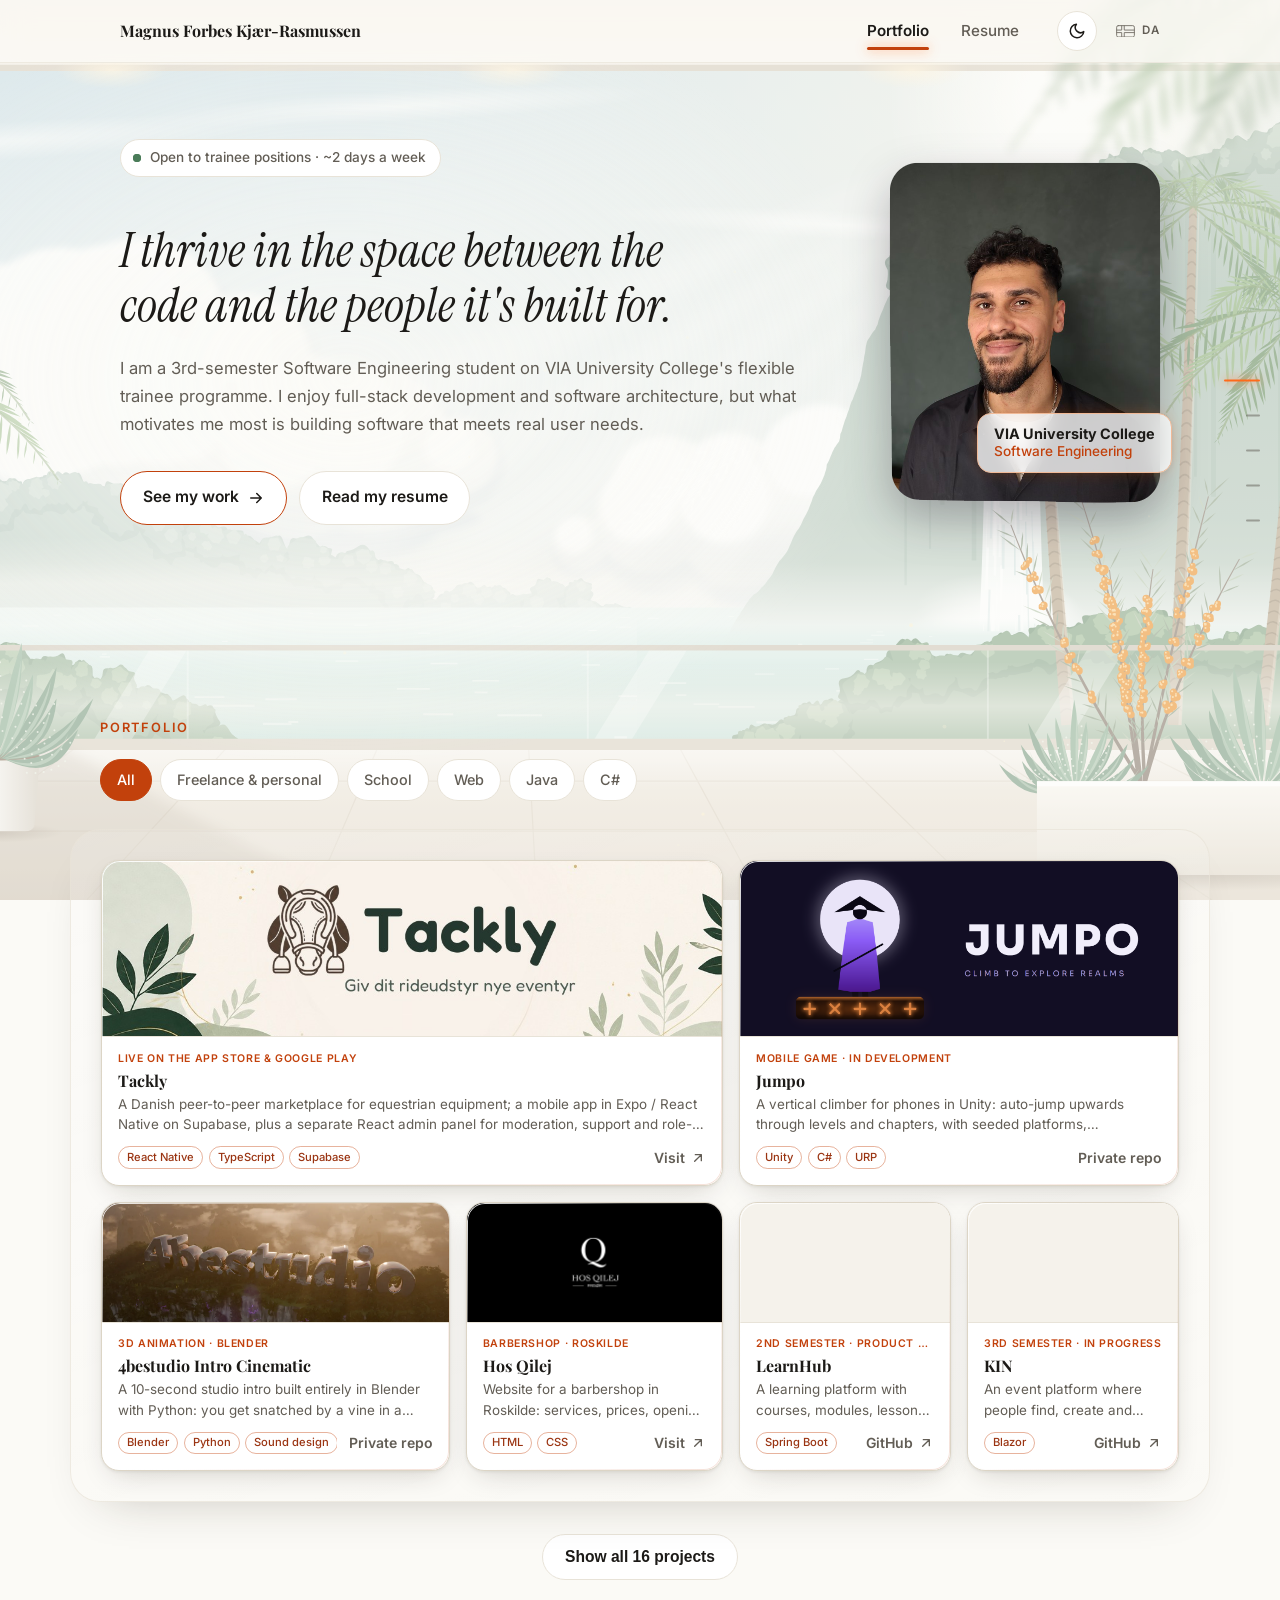
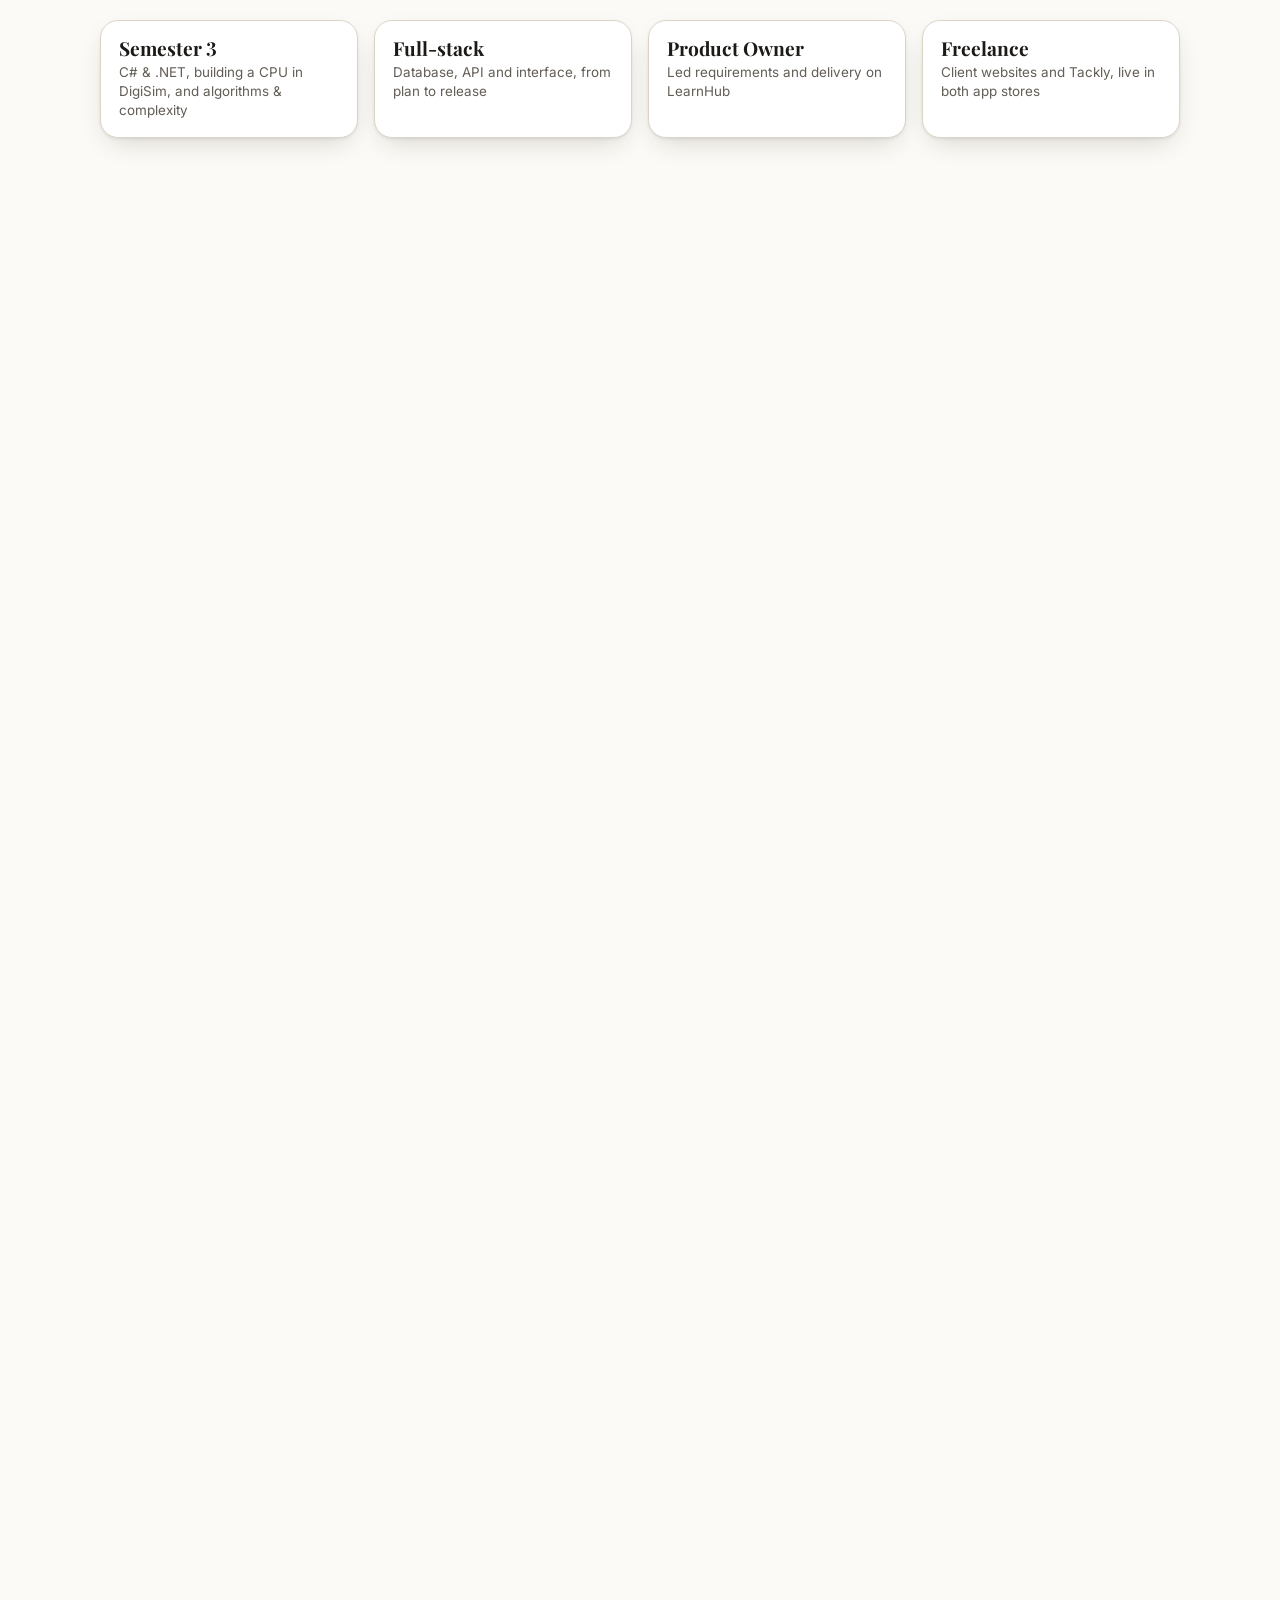
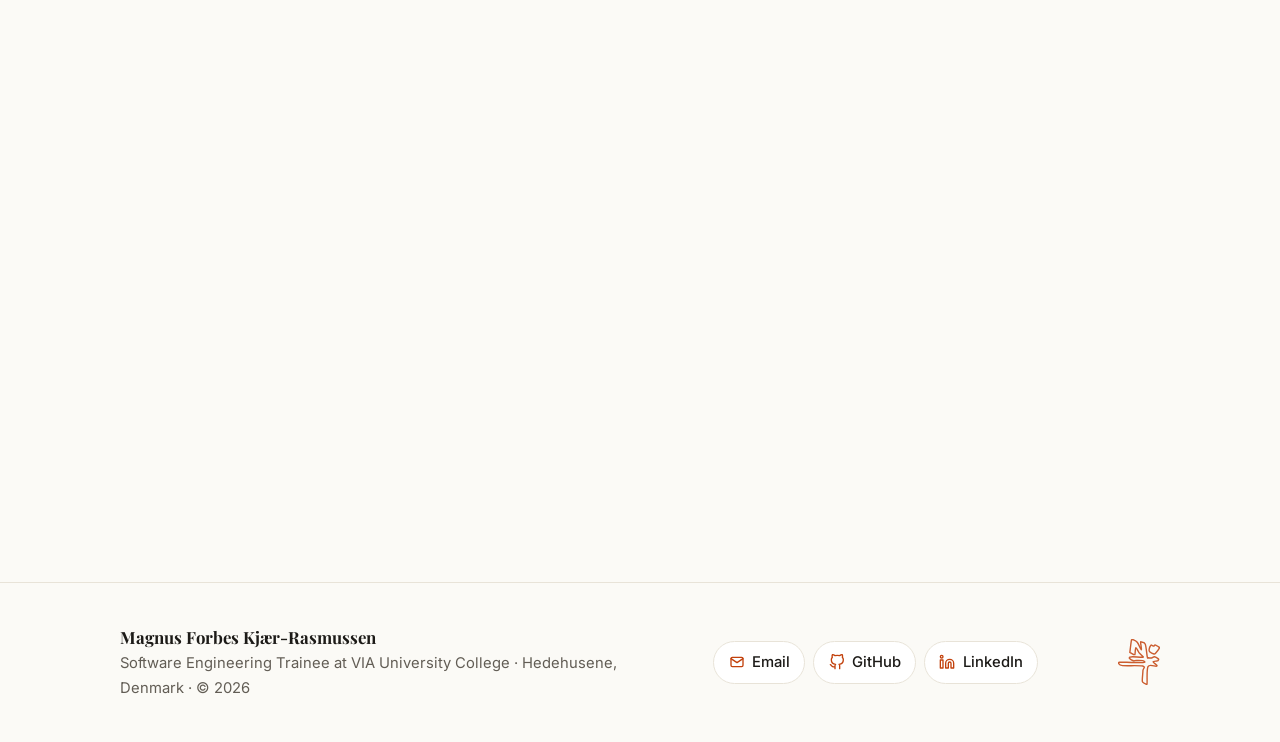
==== commit 7490800e: "Contact redesign" ====
--- a/index.html
+++ b/index.html
@@ -587,24 +587,20 @@
         <section class="container section reveal" id="contact" data-rail="Contact"
                  data-i18n-attr="data-rail:rail.contact">
             <div class="cta">
-                <div>
-                    <p class="cta-eyebrow" data-i18n="contact.eyebrow">Get in touch</p>
-                    <h2 data-i18n="contact.title">Let's build something together</h2>
-                    <p data-i18n="contact.text">
-                        Interested in collaboration, feedback, or just want to discuss an
-                        idea? I'm always eager to learn, contribute and grow through
-                        hands-on, real-world challenges.
-                    </p>
-                </div>
-                <div class="btn-row">
-                    <a class="btn btn-primary" href="mailto:mforbeskr@outlook.dk">
+                <p data-i18n="contact.text">
+                    Interested in collaboration, feedback, or just want to discuss an
+                    idea? I'm always eager to learn, contribute and grow through
+                    hands-on, real-world challenges.
+                </p>
+                <div class="cta-links">
+                    <a class="cta-link" href="mailto:mforbeskr@outlook.dk">
                         <span data-i18n="contact.email">Send me an email</span>
                         <svg viewBox="0 0 24 24" fill="none" stroke="currentColor" stroke-width="2"
                              stroke-linecap="round" stroke-linejoin="round" aria-hidden="true">
                             <path d="M5 12h14M13 6l6 6-6 6"/>
                         </svg>
                     </a>
-                    <a class="btn btn-ghost" href="https://www.linkedin.com/in/magnusforbes" target="_blank"
+                    <a class="cta-link" href="https://www.linkedin.com/in/magnusforbes" target="_blank"
                        rel="noopener">
                         <span data-i18n="contact.linkedin">Connect on LinkedIn</span>
                         <svg viewBox="0 0 24 24" fill="none" stroke="currentColor" stroke-width="2"
